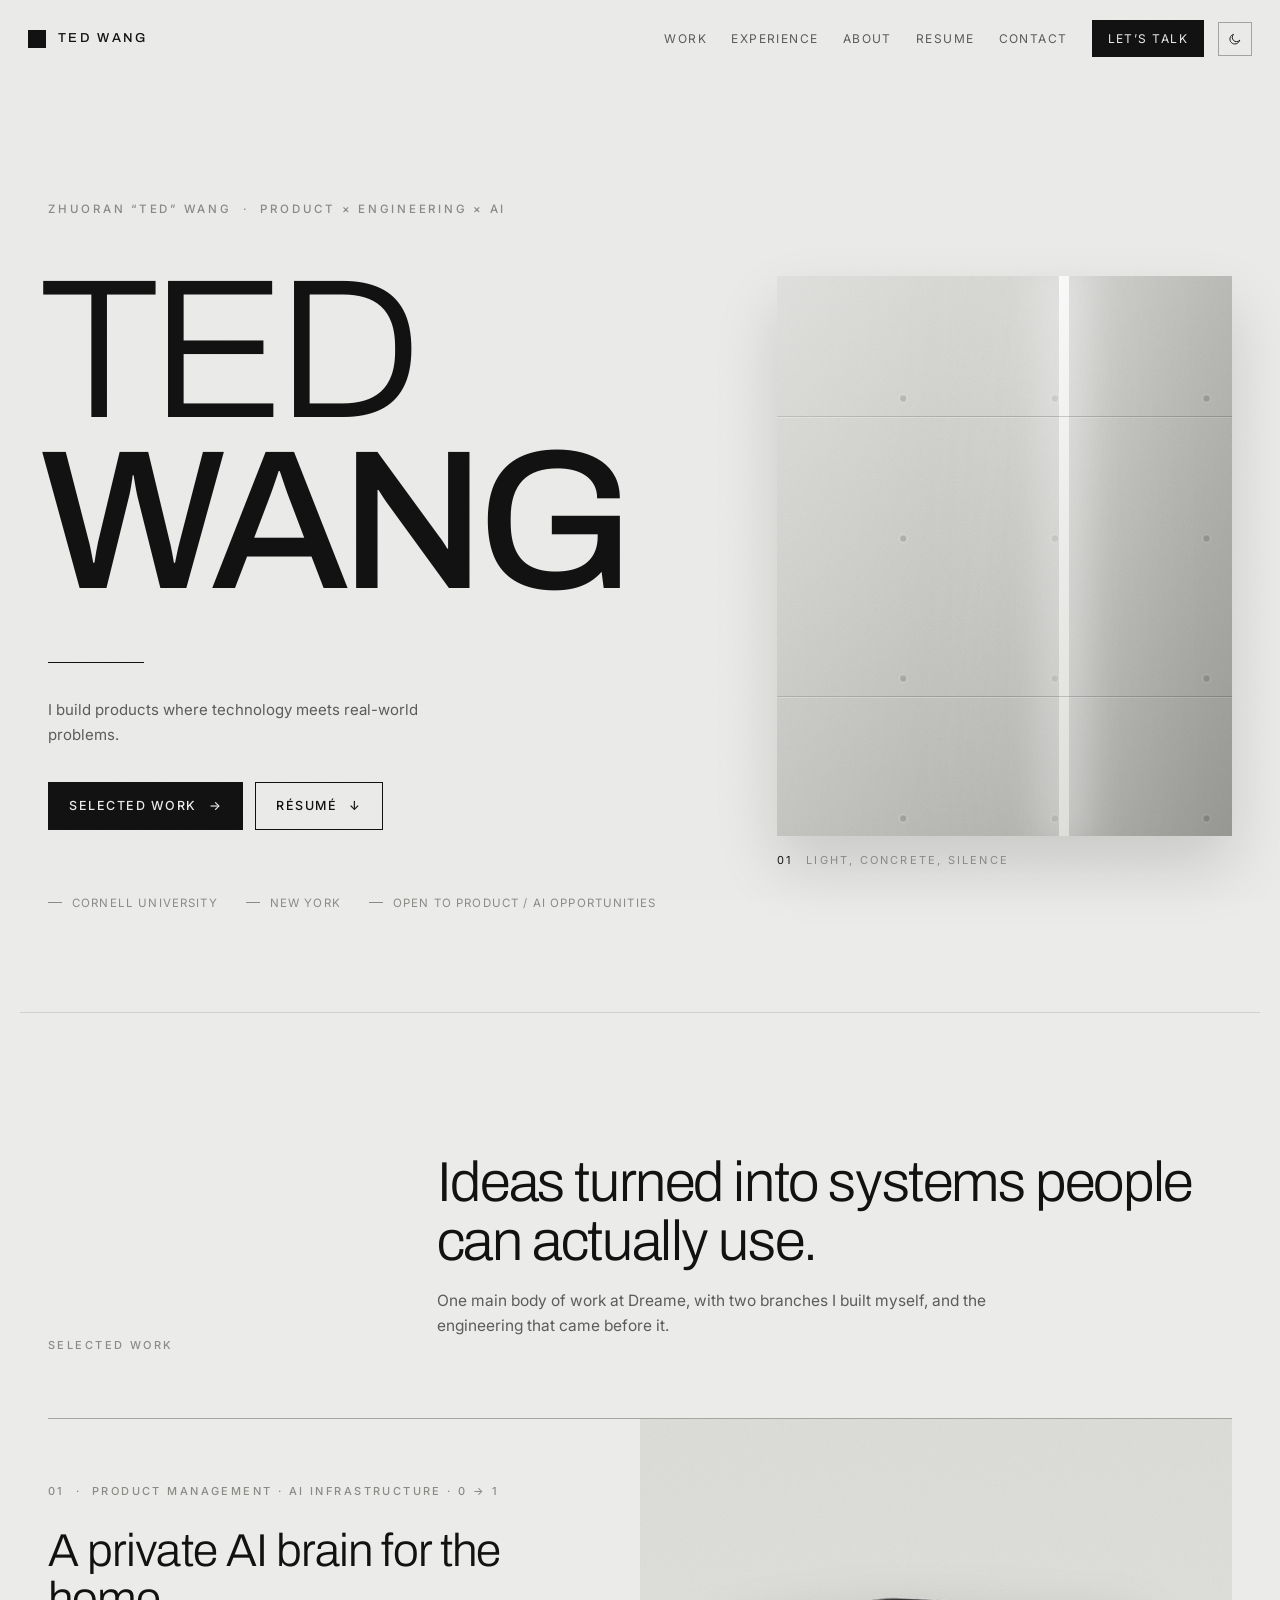
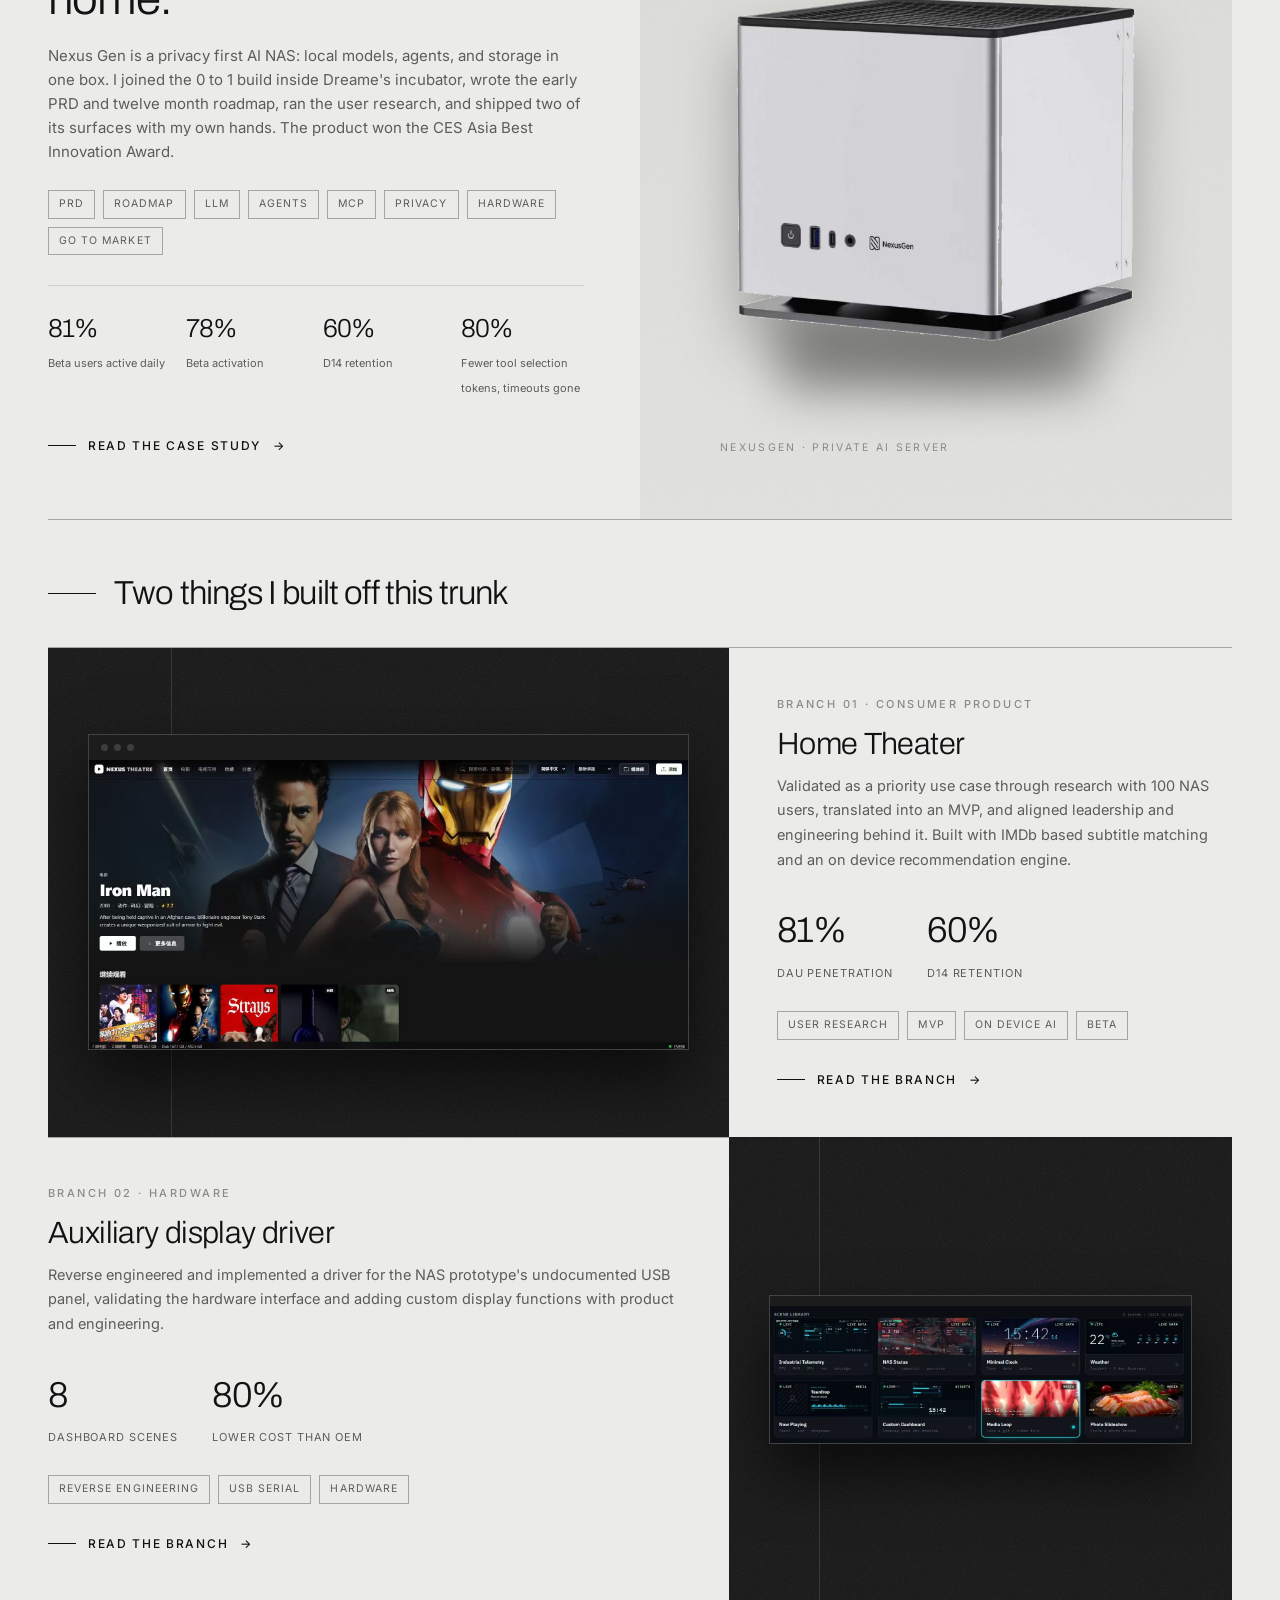
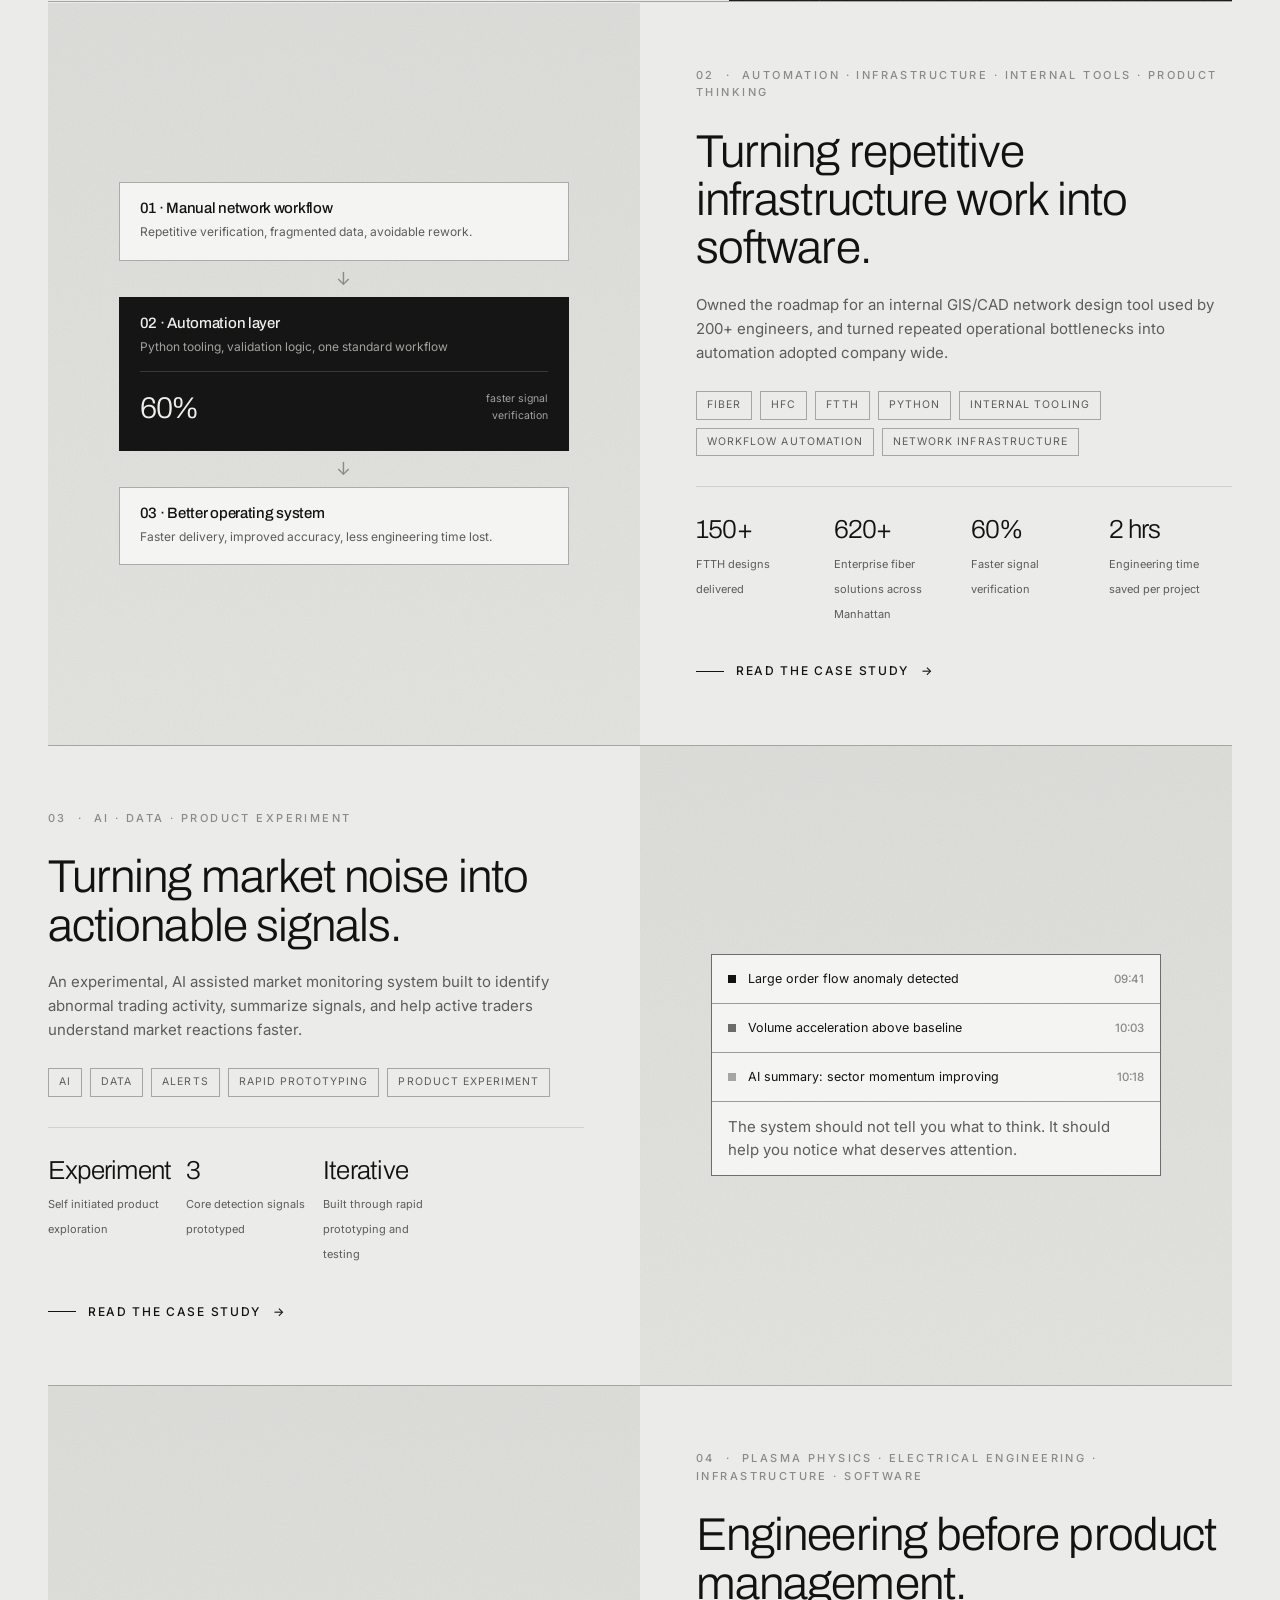
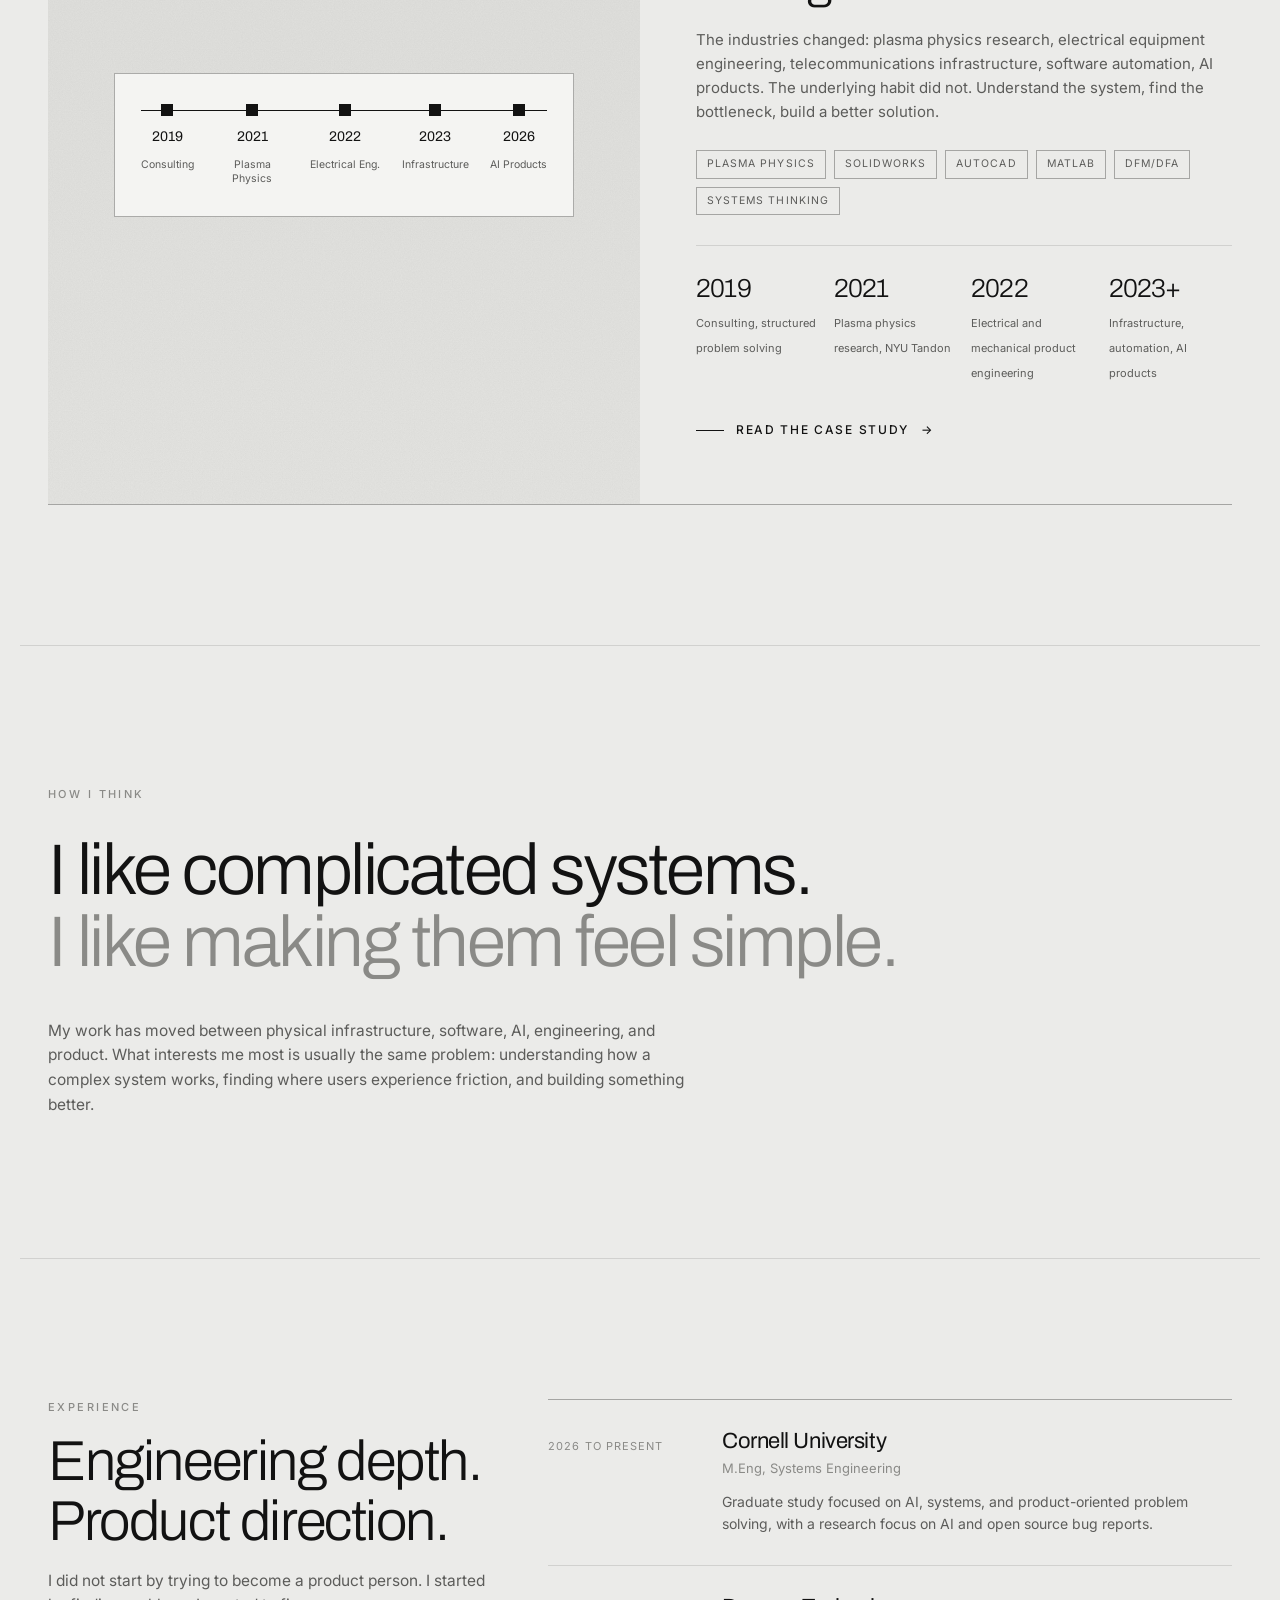
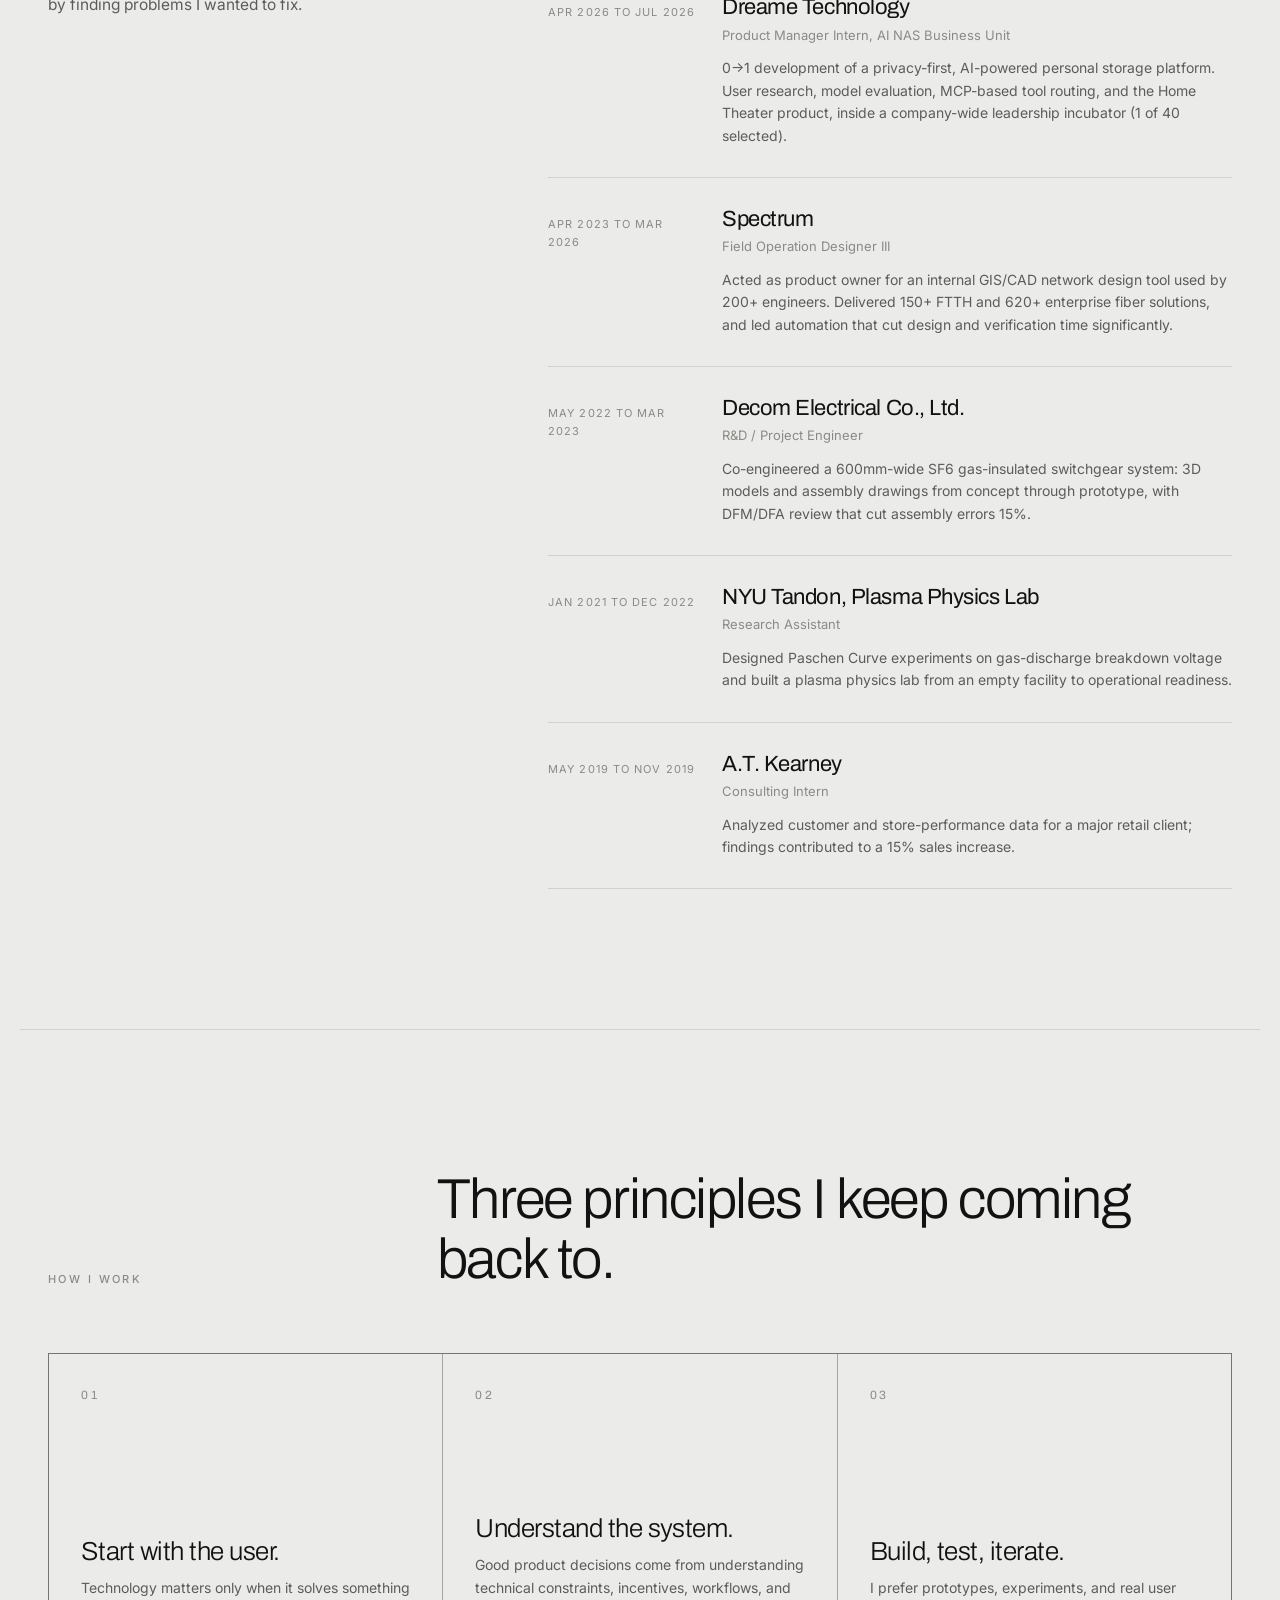
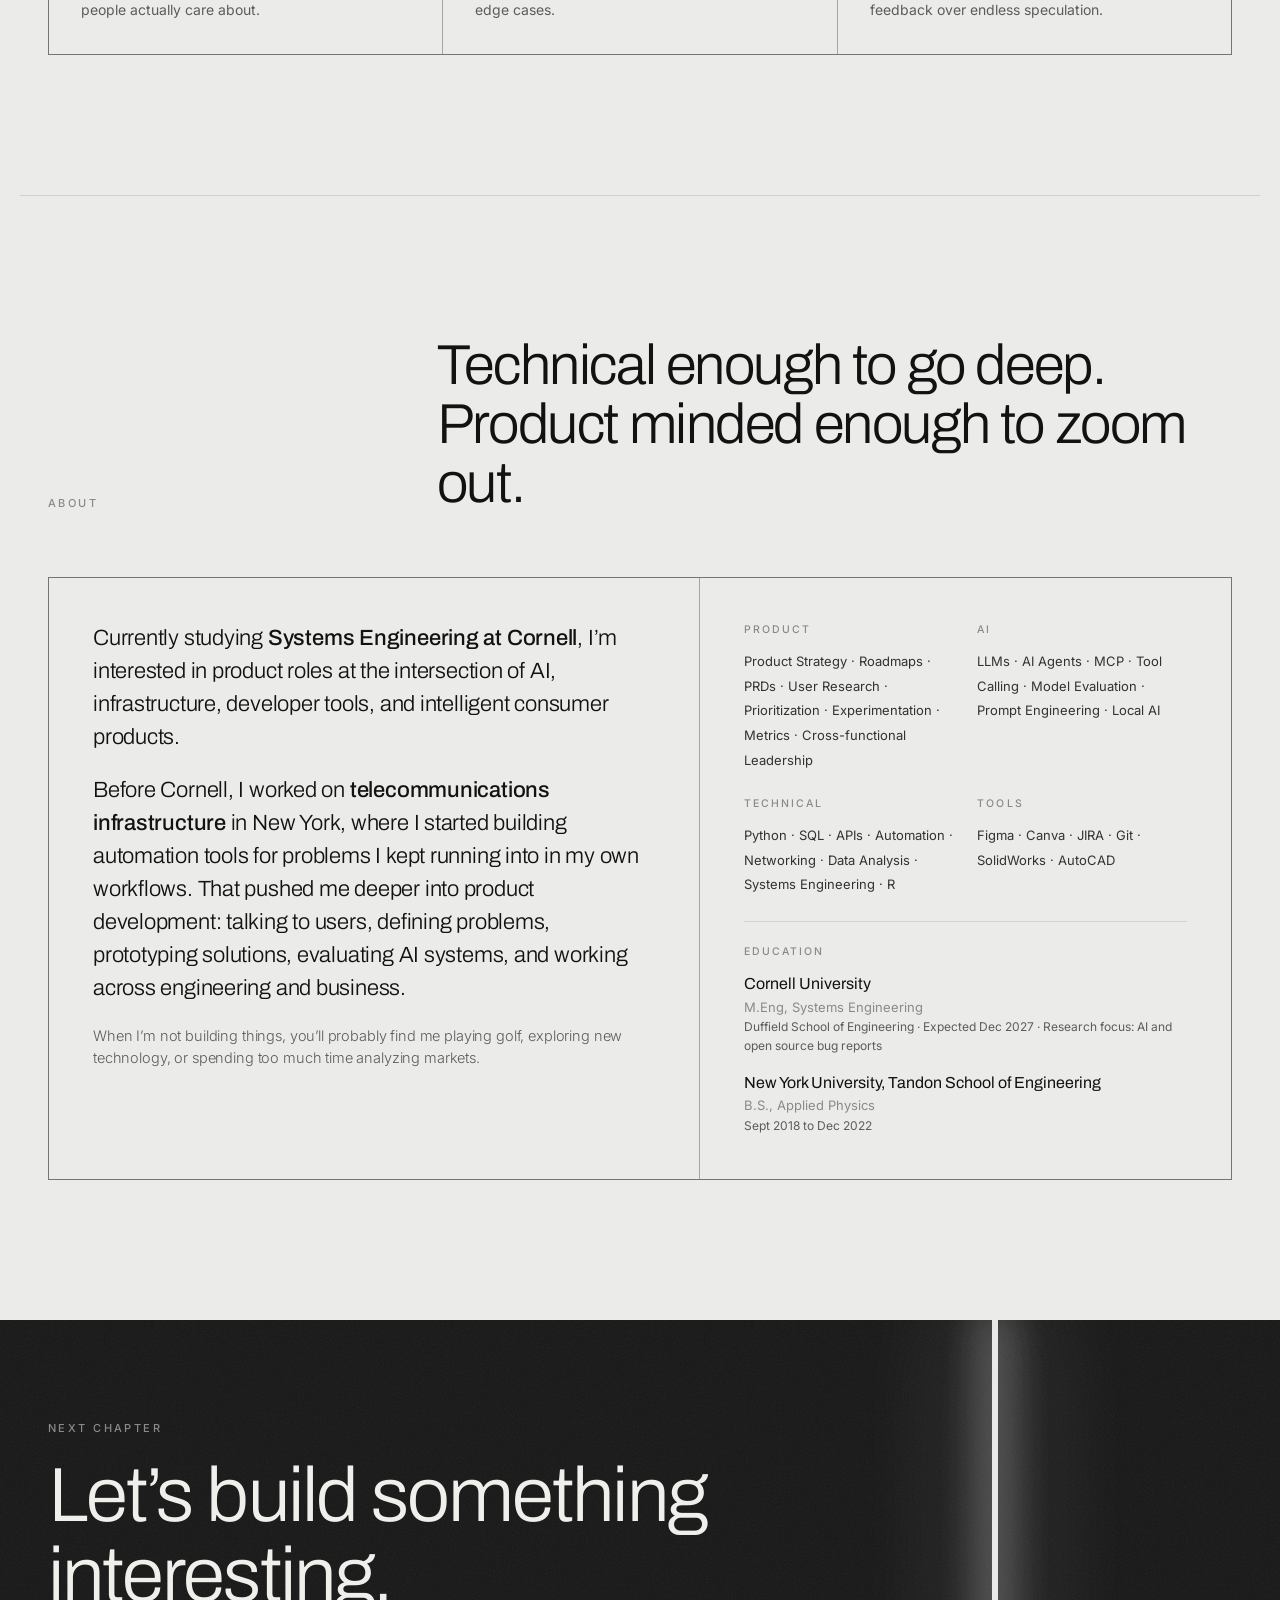
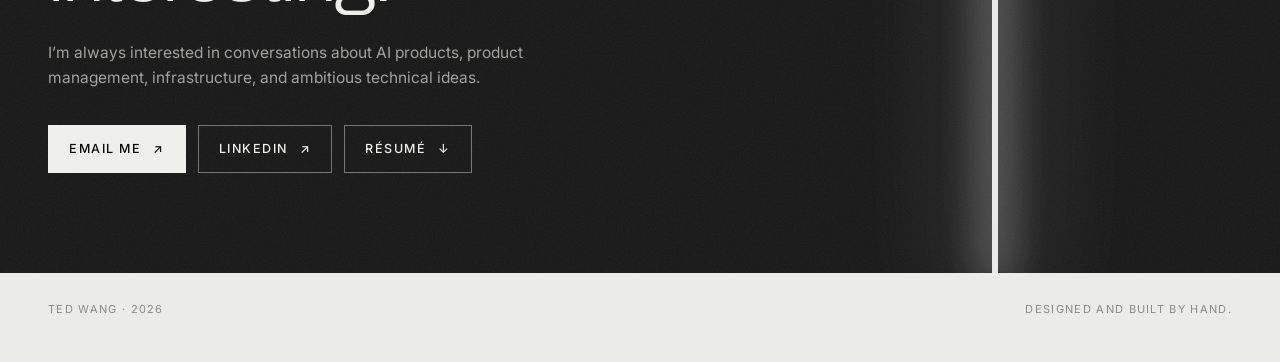
==== index.html @ efcbe1f1 "Update figma assets and NexusGen case study Co-Authored-By: Claude Sonnet 5 <noreply@anthropic.com>" ====
<!DOCTYPE html>
<html lang="en">
<head>
  <meta charset="UTF-8" />
  <meta name="viewport" content="width=device-width, initial-scale=1.0" />
  <title>Ted Wang · Product × Engineering × AI</title>
  <meta name="description" content="Ted Wang, product minded engineer and Cornell Systems Engineering graduate student working across AI products, infrastructure, and emerging technology." />
  <link rel="canonical" href="https://tedwang.dev/" />
  <link rel="icon" href="favicon.svg" type="image/svg+xml" />
  <meta name="theme-color" content="#ebebe9" />
  <meta property="og:type" content="website" />
  <meta property="og:title" content="Ted Wang · Product × Engineering × AI" />
  <meta property="og:description" content="Ted Wang, product minded engineer and Cornell Systems Engineering graduate student working across AI products, infrastructure, and emerging technology." />
  <meta property="og:url" content="https://tedwang.dev/" />
  <meta property="og:site_name" content="Ted Wang" />
  <meta property="og:image" content="https://tedwang.dev/og.png" />
  <meta name="twitter:card" content="summary_large_image" />
  <meta name="twitter:title" content="Ted Wang · Product × Engineering × AI" />
  <meta name="twitter:description" content="Ted Wang, product minded engineer and Cornell Systems Engineering graduate student working across AI products, infrastructure, and emerging technology." />
  <meta name="twitter:image" content="https://tedwang.dev/og.png" />
  <link rel="preconnect" href="https://fonts.googleapis.com" />
  <link rel="preconnect" href="https://fonts.gstatic.com" crossorigin />
  <link rel="stylesheet" href="https://fonts.googleapis.com/css2?family=Archivo:wght@300;400;500;600&family=Inter:wght@400;500;600&display=swap" />
  <link rel="stylesheet" href="assets/styles.css" />
  <script>
    (function () {
      try {
        var t = localStorage.getItem("theme");
        if (t === "dark" || t === "light") document.documentElement.setAttribute("data-theme", t);
      } catch (e) {}
    })();
  </script>
</head>
<body>
  <div class="grain"></div>
  
  <a class="skip-link" href="#main">Skip to content</a>
  <div class="nav-wrap">
    <nav id="nav">
      <a href="#top" class="brand"><span class="brand-mark"></span> Ted Wang</a>
      <div class="nav-links">
        <a href="#work">Work</a>
        <a href="#experience">Experience</a>
        <a href="#about">About</a>
        <a href="resume.pdf">Resume</a>
        <a href="#contact">Contact</a>
        <a href="#contact" class="nav-cta">Let&rsquo;s talk</a>
        
        <button class="theme-toggle" id="theme-toggle" type="button" aria-label="Toggle dark mode">
          <svg class="icon-moon" viewBox="0 0 24 24" fill="none" stroke="currentColor" stroke-width="1.6"><path d="M20 14.5A8.5 8.5 0 1 1 9.5 4a7 7 0 0 0 10.5 10.5Z" stroke-linecap="round" stroke-linejoin="round"/></svg>
          <svg class="icon-sun" viewBox="0 0 24 24" fill="none" stroke="currentColor" stroke-width="1.6"><circle cx="12" cy="12" r="4.2"/><path d="M12 2.5v2.2M12 19.3v2.2M4.2 4.2l1.6 1.6M18.2 18.2l1.6 1.6M2.5 12h2.2M19.3 12h2.2M4.2 19.8l1.6-1.6M18.2 5.8l1.6-1.6" stroke-linecap="round"/></svg>
        </button>
      </div>
    </nav>
  </div>
  <main id="main">

    <section class="hero" id="top">
      <div class="hero-inner reveal">
        <div class="hero-kicker">Zhuoran “Ted” Wang &nbsp;·&nbsp; Product × Engineering × AI</div>
        <h1 class="hero-name"><span>Ted</span><span>Wang</span></h1>
        <div class="hero-rule"></div>
        <p class="hero-tag">I build products where technology meets real-world problems.</p>
        <div class="hero-actions">
          <a class="btn primary" href="#work">Selected work <span class="arrow">→</span></a>
          <a class="btn" href="resume.pdf">Résumé <span class="arrow">↓</span></a>
        </div>
        <div class="hero-meta">
          <span>Cornell University</span>
          <span>New York</span>
          <span>Open to Product / AI opportunities</span>
        </div>
      </div>
      <div class="hero-art reveal" aria-hidden="true" data-parallax>
        <div class="wall" data-depth="0.25" data-rot="0">
          <div class="wall-ties"></div>
          <div class="wall-slit"></div>
          <div class="wall-seam s1"></div>
          <div class="wall-seam s2"></div>
        </div>
        <div class="hero-caption"><span>01</span> Light, concrete, silence</div>
      </div>
    </section>

    <section class="section" id="work">
      <div class="section-head reveal">
        <div class="section-kicker">Selected work</div>
        <div>
          <h2>Ideas turned into systems people can actually use.</h2>
          <p class="section-sub">One main body of work at Dreame, with two branches I built myself, and the engineering that came before it.</p>
        </div>
      </div>
      <div class="projects">

        <article class="project reveal trunk">
          <div class="project-copy">
            <div>
              <div class="project-num">01 &nbsp;·&nbsp; Product Management · AI Infrastructure · 0 → 1</div>
              <h3>A private AI brain for the home.</h3>
              <p>Nexus Gen is a privacy first AI NAS: local models, agents, and storage in one box. I joined the 0 to 1 build inside Dreame's incubator, wrote the early PRD and twelve month roadmap, ran the user research, and shipped two of its surfaces with my own hands. The product won the CES Asia Best Innovation Award.</p>
              <div class="tags"><span class="tag">PRD</span><span class="tag">Roadmap</span><span class="tag">LLM</span><span class="tag">Agents</span><span class="tag">MCP</span><span class="tag">Privacy</span><span class="tag">Hardware</span><span class="tag">Go to market</span></div>
              <div class="metrics-inline"><div class="m"><strong>81%</strong><span>Beta users active daily</span></div><div class="m"><strong>78%</strong><span>Beta activation</span></div><div class="m"><strong>60%</strong><span>D14 retention</span></div><div class="m"><strong>80%</strong><span>Fewer tool selection tokens, timeouts gone</span></div></div>
            </div>
            <a class="project-link" href="work/nexus-gen.html">Read the case study <span>→</span></a>
          </div>
          <div class="project-visual">
            
        <div class="product-stage">
          <div class="product-halo"></div>
          <img class="product-shot" src="assets/img/nexusgen-device.png" alt="The NexusGen private AI server: a brushed aluminium cube with a top vent, power button, USB ports, and the NexusGen mark" loading="lazy" />
          <div class="product-caption">NexusGen · private AI server</div>
        </div>
          </div>
        </article>

        <div class="showcase">
          <div class="sc-head reveal"><span class="sc-node"></span><h2>Two things I built off this trunk</h2></div>
          <div class="showcase-list">
          <a class="showcase-card reveal" href="work/home-theater.html" data-tilt>
            <div class="sc-media">
              <div class="sc-frame"><div class="frame-bar"><span></span><span></span><span></span></div>
                <div class="sc-img"><img src="assets/img/home-theater-hero.jpg" alt="" loading="lazy" /></div>
              </div>
              <div class="sc-sheen"></div>
            </div>
            <div class="sc-copy">
              <div class="branch-label">Branch 01 · Consumer product</div>
              <h3>Home Theater</h3>
              <p>Validated as a priority use case through research with 100 NAS users, translated into an MVP, and aligned leadership and engineering behind it. Built with IMDb based subtitle matching and an on device recommendation engine.</p>
              <div class="sc-stats"><div class="sc-stat"><strong>81%</strong><span>DAU penetration</span></div><div class="sc-stat"><strong>60%</strong><span>D14 retention</span></div></div>
              <div class="tags"><span class="tag">User research</span><span class="tag">MVP</span><span class="tag">On device AI</span><span class="tag">Beta</span></div>
              <span class="sc-go">Read the branch <i>→</i></span>
            </div>
          </a>

          <a class="showcase-card reveal flip" href="work/vitrine-display.html" data-tilt>
            <div class="sc-media">
              <div class="sc-frame"><div class="frame-bar panel"></div>
                <div class="sc-img"><img src="assets/img/vitrine-scene-library.jpg" alt="" loading="lazy" /></div>
              </div>
              <div class="sc-sheen"></div>
            </div>
            <div class="sc-copy">
              <div class="branch-label">Branch 02 · Hardware</div>
              <h3>Auxiliary display driver</h3>
              <p>Reverse engineered and implemented a driver for the NAS prototype's undocumented USB panel, validating the hardware interface and adding custom display functions with product and engineering.</p>
              <div class="sc-stats"><div class="sc-stat"><strong>8</strong><span>Dashboard scenes</span></div><div class="sc-stat"><strong>80%</strong><span>Lower cost than OEM</span></div></div>
              <div class="tags"><span class="tag">Reverse engineering</span><span class="tag">USB serial</span><span class="tag">Hardware</span></div>
              <span class="sc-go">Read the branch <i>→</i></span>
            </div>
          </a>
          </div>
        </div>

        <article class="project reveal reverse">
          <div class="project-copy">
            <div>
              <div class="project-num">02 &nbsp;·&nbsp; Automation · Infrastructure · Internal Tools · Product Thinking</div>
              <h3>Turning repetitive infrastructure work into software.</h3>
              <p>Owned the roadmap for an internal GIS/CAD network design tool used by 200+ engineers, and turned repeated operational bottlenecks into automation adopted company wide.</p>
              <div class="tags"><span class="tag">Fiber</span><span class="tag">HFC</span><span class="tag">FTTH</span><span class="tag">Python</span><span class="tag">Internal Tooling</span><span class="tag">Workflow Automation</span><span class="tag">Network Infrastructure</span></div>
              <div class="metrics-inline"><div class="m"><strong>150+</strong><span>FTTH designs delivered</span></div><div class="m"><strong>620+</strong><span>Enterprise fiber solutions across Manhattan</span></div><div class="m"><strong>60%</strong><span>Faster signal verification</span></div><div class="m"><strong>2 hrs</strong><span>Engineering time saved per project</span></div></div>
            </div>
            <a class="project-link" href="work/spectrum-network-automation.html">Read the case study <span>→</span></a>
          </div>
          <div class="project-visual">
            
        <div class="flow-ui" aria-hidden="true">
          <div class="flow-card"><h4>01 · Manual network workflow</h4><p>Repetitive verification, fragmented data, avoidable rework.</p></div>
          <div class="flow-arrow">↓</div>
          <div class="flow-card highlight">
            <h4>02 · Automation layer</h4>
            <p>Python tooling, validation logic, one standard workflow</p>
            <div class="flow-metric"><strong>60%</strong><span>faster signal verification</span></div>
          </div>
          <div class="flow-arrow">↓</div>
          <div class="flow-card"><h4>03 · Better operating system</h4><p>Faster delivery, improved accuracy, less engineering time lost.</p></div>
        </div>
          </div>
        </article>


        <article class="project reveal">
          <div class="project-copy">
            <div>
              <div class="project-num">03 &nbsp;·&nbsp; AI · Data · Product Experiment</div>
              <h3>Turning market noise into actionable signals.</h3>
              <p>An experimental, AI assisted market monitoring system built to identify abnormal trading activity, summarize signals, and help active traders understand market reactions faster.</p>
              <div class="tags"><span class="tag">AI</span><span class="tag">Data</span><span class="tag">Alerts</span><span class="tag">Rapid Prototyping</span><span class="tag">Product Experiment</span></div>
              <div class="metrics-inline"><div class="m"><strong>Experiment</strong><span>Self initiated product exploration</span></div><div class="m"><strong>3</strong><span>Core detection signals prototyped</span></div><div class="m"><strong>Iterative</strong><span>Built through rapid prototyping and testing</span></div></div>
            </div>
            <a class="project-link" href="work/ai-trading-signals.html">Read the case study <span>→</span></a>
          </div>
          <div class="project-visual">
            
        <div class="signal-ui" aria-hidden="true">
          <div class="sig-row"><i></i><span>Large order flow anomaly detected</span><b>09:41</b></div>
          <div class="sig-row"><i style="opacity:.6"></i><span>Volume acceleration above baseline</span><b>10:03</b></div>
          <div class="sig-row"><i style="opacity:.35"></i><span>AI summary: sector momentum improving</span><b>10:18</b></div>
          <p class="sig-note">The system should not tell you what to think. It should help you notice what deserves attention.</p>
        </div>
          </div>
        </article>


        <article class="project reveal reverse">
          <div class="project-copy">
            <div>
              <div class="project-num">04 &nbsp;·&nbsp; Plasma Physics · Electrical Engineering · Infrastructure · Software</div>
              <h3>Engineering before product management.</h3>
              <p>The industries changed: plasma physics research, electrical equipment engineering, telecommunications infrastructure, software automation, AI products. The underlying habit did not. Understand the system, find the bottleneck, build a better solution.</p>
              <div class="tags"><span class="tag">Plasma Physics</span><span class="tag">SOLIDWORKS</span><span class="tag">AutoCAD</span><span class="tag">MATLAB</span><span class="tag">DFM/DFA</span><span class="tag">Systems Thinking</span></div>
              <div class="metrics-inline"><div class="m"><strong>2019</strong><span>Consulting, structured problem solving</span></div><div class="m"><strong>2021</strong><span>Plasma physics research, NYU Tandon</span></div><div class="m"><strong>2022</strong><span>Electrical and mechanical product engineering</span></div><div class="m"><strong>2023+</strong><span>Infrastructure, automation, AI products</span></div></div>
            </div>
            <a class="project-link" href="work/engineering-foundations.html">Read the case study <span>→</span></a>
          </div>
          <div class="project-visual">
            
        <div class="timeline-visual" aria-hidden="true">
          <div class="track">
            
            <div class="era">
              <span class="dot"></span>
              <span class="yr">2019</span>
              <span class="lbl">Consulting</span>
            </div>
            <div class="era">
              <span class="dot"></span>
              <span class="yr">2021</span>
              <span class="lbl">Plasma Physics</span>
            </div>
            <div class="era">
              <span class="dot"></span>
              <span class="yr">2022</span>
              <span class="lbl">Electrical Eng.</span>
            </div>
            <div class="era">
              <span class="dot"></span>
              <span class="yr">2023</span>
              <span class="lbl">Infrastructure</span>
            </div>
            <div class="era">
              <span class="dot"></span>
              <span class="yr">2026</span>
              <span class="lbl">AI Products</span>
            </div>
          </div>
        </div>
          </div>
        </article>

      </div>
    </section>

    <section class="philosophy reveal">
      <div class="section-kicker">How I think</div>
      <blockquote>I like complicated systems.<br><span>I like making them feel simple.</span></blockquote>
      <p>My work has moved between physical infrastructure, software, AI, engineering, and product. What interests me most is usually the same problem: understanding how a complex system works, finding where users experience friction, and building something better.</p>
    </section>

    <section class="section" id="experience">
      <div class="experience-grid">
        <div class="sticky-title reveal">
          <div class="section-kicker">Experience</div>
          <h2>Engineering depth.<br>Product direction.</h2>
          <p class="section-sub">I did not start by trying to become a product person. I started by finding problems I wanted to fix.</p>
        </div>
        <div class="timeline">
          <div class="role reveal">
            <div class="year">2026 to Present</div>
            <div>
              <h4>Cornell University</h4>
              <div class="where">M.Eng, Systems Engineering</div>
              <p>Graduate study focused on AI, systems, and product-oriented problem solving, with a research focus on AI and open source bug reports.</p>
            </div>
          </div>
          <div class="role reveal">
            <div class="year">Apr 2026 to Jul 2026</div>
            <div>
              <h4>Dreame Technology</h4>
              <div class="where">Product Manager Intern, AI NAS Business Unit</div>
              <p>0→1 development of a privacy-first, AI-powered personal storage platform. User research, model evaluation, MCP-based tool routing, and the Home Theater product, inside a company-wide leadership incubator (1 of 40 selected).</p>
            </div>
          </div>
          <div class="role reveal">
            <div class="year">Apr 2023 to Mar 2026</div>
            <div>
              <h4>Spectrum</h4>
              <div class="where">Field Operation Designer III</div>
              <p>Acted as product owner for an internal GIS/CAD network design tool used by 200+ engineers. Delivered 150+ FTTH and 620+ enterprise fiber solutions, and led automation that cut design and verification time significantly.</p>
            </div>
          </div>
          <div class="role reveal">
            <div class="year">May 2022 to Mar 2023</div>
            <div>
              <h4>Decom Electrical Co., Ltd.</h4>
              <div class="where">R&D / Project Engineer</div>
              <p>Co-engineered a 600mm-wide SF6 gas-insulated switchgear system: 3D models and assembly drawings from concept through prototype, with DFM/DFA review that cut assembly errors 15%.</p>
            </div>
          </div>
          <div class="role reveal">
            <div class="year">Jan 2021 to Dec 2022</div>
            <div>
              <h4>NYU Tandon, Plasma Physics Lab</h4>
              <div class="where">Research Assistant</div>
              <p>Designed Paschen Curve experiments on gas-discharge breakdown voltage and built a plasma physics lab from an empty facility to operational readiness.</p>
            </div>
          </div>
          <div class="role reveal">
            <div class="year">May 2019 to Nov 2019</div>
            <div>
              <h4>A.T. Kearney</h4>
              <div class="where">Consulting Intern</div>
              <p>Analyzed customer and store-performance data for a major retail client; findings contributed to a 15% sales increase.</p>
            </div>
          </div>
        </div>
      </div>
    </section>

    <section class="section">
      <div class="section-head reveal">
        <div class="section-kicker">How I work</div>
        <div><h2>Three principles I keep coming back to.</h2></div>
      </div>
      <div class="principles">
        <div class="principle reveal">
          <div class="idx">01</div>
          <div>
            <h4>Start with the user.</h4>
            <p>Technology matters only when it solves something people actually care about.</p>
          </div>
        </div>
        <div class="principle reveal">
          <div class="idx">02</div>
          <div>
            <h4>Understand the system.</h4>
            <p>Good product decisions come from understanding technical constraints, incentives, workflows, and edge cases.</p>
          </div>
        </div>
        <div class="principle reveal">
          <div class="idx">03</div>
          <div>
            <h4>Build, test, iterate.</h4>
            <p>I prefer prototypes, experiments, and real user feedback over endless speculation.</p>
          </div>
        </div>
      </div>
    </section>

    <section class="section" id="about">
      <div class="section-head reveal">
        <div class="section-kicker">About</div>
        <div><h2>Technical enough to go deep.<br>Product minded enough to zoom out.</h2></div>
      </div>
      <div class="about-wrap">
        <div class="about-card reveal">
          <p>Currently studying <strong>Systems Engineering at Cornell</strong>, I&rsquo;m interested in product roles at the intersection of AI, infrastructure, developer tools, and intelligent consumer products.</p>
          <p>Before Cornell, I worked on <strong>telecommunications infrastructure</strong> in New York, where I started building automation tools for problems I kept running into in my own workflows. That pushed me deeper into product development: talking to users, defining problems, prototyping solutions, evaluating AI systems, and working across engineering and business.</p>
          <p class="fine">When I&rsquo;m not building things, you&rsquo;ll probably find me playing golf, exploring new technology, or spending too much time analyzing markets.</p>
        </div>
        <div class="skills-card reveal">
          <div class="skills-grid">
          <div class="skill-group">
            <h5>Product</h5>
            <p>Product Strategy · Roadmaps · PRDs · User Research · Prioritization · Experimentation · Metrics · Cross-functional Leadership</p>
          </div>
          <div class="skill-group">
            <h5>AI</h5>
            <p>LLMs · AI Agents · MCP · Tool Calling · Model Evaluation · Prompt Engineering · Local AI</p>
          </div>
          <div class="skill-group">
            <h5>Technical</h5>
            <p>Python · SQL · APIs · Automation · Networking · Data Analysis · Systems Engineering · R</p>
          </div>
          <div class="skill-group">
            <h5>Tools</h5>
            <p>Figma · Canva · JIRA · Git · SolidWorks · AutoCAD</p>
          </div>
          </div>
          <div class="edu-block">
            <h5 class="edu-title">Education</h5>
            
          <div class="edu-item">
            <div class="school">Cornell University</div>
            <div class="degree">M.Eng, Systems Engineering</div>
            <div class="note">Duffield School of Engineering · Expected Dec 2027 · Research focus: AI and open source bug reports</div>
          </div>
          <div class="edu-item">
            <div class="school">New York University, Tandon School of Engineering</div>
            <div class="degree">B.S., Applied Physics</div>
            <div class="note">Sept 2018 to Dec 2022</div>
          </div>
          </div>
        </div>
      </div>
    </section>

    <section class="contact reveal" id="contact">
      <div class="section-kicker">Next chapter</div>
      <h2>Let&rsquo;s build something interesting.</h2>
      <p>I&rsquo;m always interested in conversations about AI products, product management, infrastructure, and ambitious technical ideas.</p>
      <div class="hero-actions">
        <a class="btn primary" href="mailto:wangzhuoran.ted@gmail.com">Email me <span class="arrow">↗</span></a>
        <a class="btn" href="https://www.linkedin.com/in/zhuoranwang" target="_blank" rel="noreferrer">LinkedIn <span class="arrow">↗</span></a>
        <a class="btn" href="resume.pdf">Résumé <span class="arrow">↓</span></a>
      </div>
    </section>
  </main>
  
  <footer>
    <span>Ted Wang · 2026</span>
    <span>Designed and built by hand.</span>
  </footer>
  <script src="assets/main.js"></script>
</body>
</html>
---- assets/styles.css ----
/* ============================================================
   Ted Wang · Portfolio
   After Tadao Ando: concrete, light, shadow. Black, white, grey.
   Sharp corners, hairlines, long horizontals, silence.
   ============================================================ */

:root {
  --bg: #ebebe9;          /* light concrete */
  --bg-2: #dededb;        /* deeper concrete */
  --surface: #f4f4f2;
  --surface-2: #e4e4e1;
  --text: #121212;
  --muted: #5c5c5a;
  --muted-2: #8a8a87;
  --line: rgba(18,18,18,.12);
  --line-strong: rgba(18,18,18,.32);
  --ink: #121212;
  --ink-soft: rgba(18,18,18,.06);
  --dark-panel: #151515;
  --dark-panel-2: #1f1f1f;
  --chip-bg: transparent;
  --shadow-sm: 0 1px 0 rgba(0,0,0,.05), 0 10px 30px rgba(0,0,0,.06);
  --shadow: 0 30px 60px rgba(0,0,0,.14);
  --shadow-lg: 0 50px 100px rgba(0,0,0,.22);
  --max: 1240px;
  --display: Archivo, "Helvetica Neue", Helvetica, Arial, sans-serif;
  --sans: Inter, "Helvetica Neue", Helvetica, Arial, sans-serif;
  --concrete: url("data:image/svg+xml,%3Csvg xmlns='http://www.w3.org/2000/svg' width='300' height='300'%3E%3Cfilter id='n'%3E%3CfeTurbulence type='fractalNoise' baseFrequency='.9' numOctaves='4' stitchTiles='stitch'/%3E%3CfeColorMatrix values='0 0 0 0 0.5 0 0 0 0 0.5 0 0 0 0 0.5 0 0 0 .5 0'/%3E%3C/filter%3E%3Crect width='100%25' height='100%25' filter='url(%23n)'/%3E%3C/svg%3E");
  color-scheme: light;
}
@media (prefers-color-scheme: dark) {
  :root:not([data-theme="light"]) {
    --bg: #131313; --bg-2: #1b1b1b; --surface: #1a1a1a; --surface-2: #222;
    --text: #efefec; --muted: #a2a29e; --muted-2: #6f6f6c;
    --line: rgba(255,255,255,.1); --line-strong: rgba(255,255,255,.3);
    --ink: #efefec; --ink-soft: rgba(255,255,255,.06);
    --dark-panel: #0a0a0a; --dark-panel-2: #161616;
    --shadow-sm: 0 1px 0 rgba(0,0,0,.4), 0 10px 30px rgba(0,0,0,.4);
    --shadow: 0 30px 60px rgba(0,0,0,.55); --shadow-lg: 0 50px 100px rgba(0,0,0,.7);
    color-scheme: dark;
  }
}
:root[data-theme="dark"] {
  --bg: #131313; --bg-2: #1b1b1b; --surface: #1a1a1a; --surface-2: #222;
  --text: #efefec; --muted: #a2a29e; --muted-2: #6f6f6c;
  --line: rgba(255,255,255,.1); --line-strong: rgba(255,255,255,.3);
  --ink: #efefec; --ink-soft: rgba(255,255,255,.06);
  --dark-panel: #0a0a0a; --dark-panel-2: #161616;
  --shadow-sm: 0 1px 0 rgba(0,0,0,.4), 0 10px 30px rgba(0,0,0,.4);
  --shadow: 0 30px 60px rgba(0,0,0,.55); --shadow-lg: 0 50px 100px rgba(0,0,0,.7);
  color-scheme: dark;
}

* { box-sizing: border-box; }
html { scroll-behavior: smooth; -webkit-font-smoothing: antialiased; }
body { margin: 0; background: var(--bg); color: var(--text); font-family: var(--sans); font-size: 15.5px; line-height: 1.6; overflow-x: hidden; transition: background-color .35s, color .35s; }
a { color: inherit; text-decoration: none; }
button { font: inherit; cursor: pointer; }
ul { margin: 0; padding: 0; list-style: none; }
img { max-width: 100%; }
h1, h2, h3, h4 { margin: 0; font-family: var(--display); font-weight: 400; letter-spacing: -.02em; line-height: 1.05; }

.skip-link { position: fixed; top: -60px; left: 12px; z-index: 200; background: var(--text); color: var(--bg); padding: 10px 16px; font-size: 13px; transition: top .2s; }
.skip-link:focus { top: 12px; }
.grain { position: fixed; inset: 0; pointer-events: none; z-index: 999; opacity: .07; background-image: var(--concrete); mix-blend-mode: multiply; }
:root[data-theme="dark"] .grain { opacity: .12; mix-blend-mode: screen; }

/* ---------- Nav ---------- */
.nav-wrap { position: fixed; top: 0; left: 0; right: 0; z-index: 100; padding: 0 28px; transition: .3s; }
nav { max-width: var(--max); margin: 0 auto; display: flex; align-items: center; justify-content: space-between; padding: 20px 0; border-bottom: 1px solid transparent; transition: .3s; }
.nav-wrap.scrolled { background: color-mix(in srgb, var(--bg) 92%, transparent); backdrop-filter: blur(14px); }
.nav-wrap.scrolled nav { border-bottom-color: var(--line); padding: 14px 0; }
.brand { display: flex; align-items: center; gap: 12px; font-family: var(--display); font-weight: 500; font-size: 13px; letter-spacing: .18em; text-transform: uppercase; }
.brand-mark { width: 18px; height: 18px; background: var(--ink); }
.nav-links { display: flex; gap: 4px; align-items: center; }
.nav-links a { font-size: 12px; letter-spacing: .12em; text-transform: uppercase; color: var(--muted); padding: 8px 10px; transition: .2s; }
.nav-links a:hover { color: var(--text); }
.nav-cta { color: var(--bg) !important; background: var(--ink); margin-left: 10px; padding: 9px 16px !important; }
.theme-toggle { display: grid; place-items: center; width: 34px; height: 34px; border: 1px solid var(--line-strong); background: transparent; color: var(--text); margin-left: 10px; transition: .2s; }
.theme-toggle:hover { background: var(--ink); color: var(--bg); }
.theme-toggle svg { width: 14px; height: 14px; }
.icon-sun, .icon-moon { display: none; }
:root[data-theme="dark"] .icon-sun { display: block; }
:root:not([data-theme="dark"]) .icon-moon { display: block; }
@media (prefers-color-scheme: dark) {
  :root:not([data-theme="light"]):not([data-theme="dark"]) .icon-moon { display: none; }
  :root:not([data-theme="light"]):not([data-theme="dark"]) .icon-sun { display: block; }
}

/* ---------- Layout ---------- */
.section { max-width: var(--max); margin: 0 auto; padding: 140px 28px; border-top: 1px solid var(--line); }
.section-kicker { font-size: 11px; font-weight: 500; letter-spacing: .22em; text-transform: uppercase; color: var(--muted-2); }
h2 { font-size: clamp(34px, 4.4vw, 60px); font-weight: 300; letter-spacing: -.025em; }
.section-head { display: grid; grid-template-columns: .6fr 1.4fr; gap: 48px; align-items: end; margin-bottom: 64px; }
.section-sub { color: var(--muted); max-width: 560px; font-size: 15.5px; margin-top: 18px; }
.brush-rule { display: none; }

/* ---------- Hero ---------- */
.hero { max-width: var(--max); margin: 0 auto; padding: 200px 28px 100px; min-height: 100vh; display: grid; grid-template-columns: 1.1fr .9fr; align-items: center; gap: 60px; }
.hero-kicker { font-size: 11.5px; letter-spacing: .24em; text-transform: uppercase; color: var(--muted-2); margin-bottom: 48px; font-weight: 500; }
.hero-name { font-family: var(--display); font-weight: 300; font-size: clamp(92px, 15.5vw, 212px); line-height: .86; letter-spacing: -.045em; display: flex; flex-direction: column; margin-left: -.04em; text-transform: uppercase; }
.hero-name span:nth-child(2) { font-weight: 500; }
.hero-rule { width: 96px; height: 1px; background: var(--ink); margin: 54px 0 34px; }
.hero-tag { font-size: 15px; color: var(--muted); max-width: 380px; margin: 0; line-height: 1.7; }
.hero-actions { display: flex; gap: 12px; margin-top: 34px; flex-wrap: wrap; }
.btn { display: inline-flex; align-items: center; gap: 12px; border: 1px solid var(--ink); background: transparent; padding: 13px 20px; font-size: 12.5px; letter-spacing: .12em; text-transform: uppercase; font-weight: 500; transition: .25s cubic-bezier(.2,.7,.2,1); }
.btn.primary { background: var(--ink); color: var(--bg); }
.btn:hover { background: var(--ink); color: var(--bg); }
.btn.primary:hover { background: transparent; color: var(--text); }
.btn .arrow { transition: transform .25s; display: inline-block; }
.btn:hover .arrow { transform: translateX(4px); }
.hero-meta { display: flex; gap: 10px 28px; flex-wrap: wrap; margin-top: 64px; font-size: 11.5px; letter-spacing: .1em; text-transform: uppercase; color: var(--muted-2); }
.hero-meta span { display: inline-flex; align-items: center; gap: 10px; }
.hero-meta span::before { content: ""; width: 14px; height: 1px; background: var(--muted-2); }

/* hero art: concrete wall, light slit, the cube */
.hero-art { position: relative; height: 560px; }
.wall { position: absolute; inset: 0 0 0 10%; background: linear-gradient(180deg, #d9d9d6, #c9c9c5 60%, #bdbdb9); overflow: hidden; box-shadow: var(--shadow); will-change: transform; }
:root[data-theme="dark"] .wall { background: linear-gradient(180deg, #2a2a2a, #1f1f1f 60%, #181818); }
.wall::before { content: ""; position: absolute; inset: 0; background-image: var(--concrete); opacity: .35; mix-blend-mode: multiply; }
:root[data-theme="dark"] .wall::before { mix-blend-mode: screen; opacity: .18; }
.wall::after { content: ""; position: absolute; inset: 0; background: linear-gradient(100deg, rgba(255,255,255,.28), transparent 45%, rgba(0,0,0,.18)); }
.wall-ties { position: absolute; inset: 0; background-image: radial-gradient(circle, rgba(0,0,0,.28) 0 3px, rgba(255,255,255,.22) 3.5px 4.5px, transparent 5px); background-size: 33.333% 25%; background-position: 16.6% 12.5%; opacity: .55; }
:root[data-theme="dark"] .wall-ties { background-image: radial-gradient(circle, rgba(0,0,0,.6) 0 3px, rgba(255,255,255,.12) 3.5px 4.5px, transparent 5px); }
.wall-seam { position: absolute; left: 0; right: 0; height: 1px; background: rgba(0,0,0,.18); box-shadow: 0 1px 0 rgba(255,255,255,.25); }
.wall-seam.s1 { top: 25%; } .wall-seam.s2 { top: 75%; }
.wall-slit { position: absolute; top: 0; bottom: 0; left: 62%; width: 10px; background: linear-gradient(180deg, #ffffff, #f2f2ee); box-shadow: 0 0 40px 14px rgba(255,255,255,.55), 0 0 120px 40px rgba(255,255,255,.28); animation: slit 8s ease-in-out infinite; }
:root[data-theme="dark"] .wall-slit { box-shadow: 0 0 40px 14px rgba(255,255,255,.35), 0 0 120px 40px rgba(255,255,255,.15); }
@keyframes slit { 0%,100% { opacity: .85; } 50% { opacity: 1; } }
.cube { position: absolute; left: -2%; bottom: 8%; width: 66%; will-change: transform; animation: settle 9s ease-in-out infinite; }
.cube img { position: relative; z-index: 2; display: block; width: 100%; height: auto; filter: drop-shadow(0 30px 30px rgba(0,0,0,.35)); }
.cube-shadow { position: absolute; left: 14%; right: -30%; bottom: 6%; height: 18%; background: rgba(0,0,0,.28); transform: skewX(-38deg); filter: blur(14px); z-index: 1; }
@keyframes settle { 0%,100% { translate: 0 0; } 50% { translate: 0 -6px; } }
.hero-caption { position: absolute; left: 10%; bottom: -34px; font-size: 11px; letter-spacing: .2em; text-transform: uppercase; color: var(--muted-2); display: flex; gap: 14px; }
.hero-caption span { color: var(--text); }

/* ---------- Projects ---------- */
.projects { display: grid; gap: 0; border-top: 1px solid var(--line-strong); }
.project { border-bottom: 1px solid var(--line-strong); background: transparent; display: grid; grid-template-columns: 1fr 1fr; min-height: 560px; transition: .35s; }
.project.reverse .project-visual { order: -1; }
.project-copy { padding: 64px 56px 64px 0; display: flex; flex-direction: column; justify-content: space-between; }
.project.reverse .project-copy { padding: 64px 0 64px 56px; }
.project-num { font-size: 11px; color: var(--muted-2); letter-spacing: .22em; text-transform: uppercase; font-weight: 500; }
.project h3 { font-size: clamp(32px, 3.6vw, 50px); font-weight: 300; margin: 26px 0 20px; max-width: 560px; }
.project p { color: var(--muted); max-width: 540px; font-size: 15px; margin: 0; }
.tags { display: flex; flex-wrap: wrap; gap: 8px; margin-top: 26px; }
.tag { padding: 5px 10px; border: 1px solid var(--line-strong); background: var(--chip-bg); font-size: 10.5px; letter-spacing: .1em; text-transform: uppercase; color: var(--muted); }
.metrics-inline { display: grid; grid-template-columns: repeat(4,1fr); gap: 14px; margin-top: 30px; padding-top: 22px; border-top: 1px solid var(--line); }
.metrics-inline .m strong { display: block; font-family: var(--display); font-weight: 300; font-size: 26px; letter-spacing: -.03em; white-space: nowrap; }
.metrics-inline .m span { font-size: 11px; color: var(--muted); line-height: 1.35; }
.project-link { margin-top: 36px; font-size: 12px; letter-spacing: .14em; text-transform: uppercase; font-weight: 500; display: inline-flex; gap: 12px; align-items: center; }
.project-link::before { content: ""; width: 28px; height: 1px; background: var(--ink); transition: width .3s; }
.project:hover .project-link::before { width: 48px; }
.project-visual { padding: 40px; display: grid; place-items: center; position: relative; overflow: hidden; background: linear-gradient(180deg, var(--bg-2), var(--surface-2)); }
.project-visual::before { content: ""; position: absolute; inset: 0; background-image: var(--concrete); opacity: .25; mix-blend-mode: multiply; pointer-events: none; }
:root[data-theme="dark"] .project-visual::before { mix-blend-mode: screen; opacity: .12; }
.project-visual.dark { background: var(--dark-panel); }

/* product stage */
.product-stage { position: relative; width: 100%; height: 100%; min-height: 440px; display: grid; place-items: center; }
.product-halo { position: absolute; left: 20%; right: 20%; bottom: 14%; height: 12%; background: rgba(0,0,0,.35); filter: blur(24px); }
.product-shot { position: relative; width: min(84%, 520px); height: auto; filter: drop-shadow(0 30px 30px rgba(0,0,0,.28)); transition: transform .8s cubic-bezier(.2,.7,.2,1); }
.project:hover .product-shot { transform: translateY(-6px); }
.product-caption { position: absolute; bottom: 22px; left: 40px; font-size: 10.5px; letter-spacing: .22em; text-transform: uppercase; color: var(--muted-2); }
.cs-visual .product-stage { min-height: 540px; }
.cs-visual .product-shot { width: min(66%, 600px); }

/* branch showcase */
.branch-label { font-size: 11px; letter-spacing: .22em; text-transform: uppercase; color: var(--muted-2); font-weight: 500; }
.showcase { margin: 0; }
.sc-head { display: flex; align-items: center; gap: 18px; padding: 56px 0 36px; }
.sc-node { width: 48px; height: 1px; background: var(--ink); flex-shrink: 0; }
.sc-head h2 { font-size: clamp(24px, 2.6vw, 34px); }
.showcase-list { display: grid; gap: 0; border-top: 1px solid var(--line-strong); }
.showcase-card { display: grid; grid-template-columns: 1.15fr .85fr; overflow: hidden; border-bottom: 1px solid var(--line-strong); background: transparent; transition: background .4s, transform .5s cubic-bezier(.2,.7,.2,1); transform-style: preserve-3d; will-change: transform; }
.showcase-card:hover { background: var(--ink-soft); }
.showcase-card.flip .sc-media { order: 2; }
.sc-media { position: relative; padding: 40px; background: var(--dark-panel); display: flex; align-items: center; overflow: hidden; min-height: 320px; }
.sc-media::before { content: ""; position: absolute; inset: 0; background-image: var(--concrete); opacity: .2; mix-blend-mode: screen; }
.sc-media::after { content: ""; position: absolute; top: 0; bottom: 0; left: 18%; width: 1px; background: rgba(255,255,255,.12); }
.sc-frame { position: relative; z-index: 1; width: 100%; overflow: hidden; border: 1px solid rgba(255,255,255,.16); box-shadow: 0 30px 60px rgba(0,0,0,.6); transition: transform .6s cubic-bezier(.2,.7,.2,1); }
.showcase-card:hover .sc-frame { transform: translateY(-8px); }
.frame-bar { display: flex; align-items: center; gap: 6px; padding: 9px 12px; background: #1c1c1c; }
.frame-bar span { width: 7px; height: 7px; border-radius: 50%; background: #3d3d3d; }
.frame-bar.panel { padding: 5px; }
.sc-img { overflow: hidden; background: #000; }
.sc-img img { display: block; width: 100%; height: auto; transform: scale(1.01); transition: transform .7s cubic-bezier(.2,.7,.2,1); }
.showcase-card:hover .sc-img img { transform: scale(1.04); }
.sc-sheen { position: absolute; inset: 0; z-index: 2; pointer-events: none; opacity: 0; transition: opacity .4s; background: radial-gradient(520px circle at var(--mx,50%) var(--my,50%), rgba(255,255,255,.12), transparent 45%); }
.showcase-card:hover .sc-sheen { opacity: 1; }
.sc-copy { padding: 48px 0 48px 48px; display: flex; flex-direction: column; }
.showcase-card.flip .sc-copy { padding: 48px 48px 48px 0; }
.sc-copy h3 { font-size: clamp(26px, 2.4vw, 34px); font-weight: 300; margin: 14px 0 14px; }
.sc-copy > p { color: var(--muted); font-size: 14.5px; line-height: 1.7; margin: 0; }
.sc-stats { display: flex; gap: 34px; margin: 30px 0 4px; }
.sc-stat strong { display: block; font-family: var(--display); font-weight: 300; font-size: 36px; letter-spacing: -.04em; }
.sc-stat span { font-size: 11px; letter-spacing: .08em; text-transform: uppercase; color: var(--muted); }
.sc-copy .tags { margin-top: 22px; }
.sc-go { margin-top: auto; padding-top: 30px; font-size: 12px; letter-spacing: .14em; text-transform: uppercase; font-weight: 500; display: inline-flex; align-items: center; gap: 12px; }
.sc-go i { font-style: normal; transition: transform .3s; }
.showcase-card:hover .sc-go i { transform: translateX(6px); }
.sc-go::before { content: ""; width: 28px; height: 1px; background: var(--ink); transition: width .3s; }
.showcase-card:hover .sc-go::before { width: 48px; }

/* other visuals */
.media-frame { width: 92%; overflow: hidden; box-shadow: 0 30px 60px rgba(0,0,0,.5); position: relative; z-index: 1; }
.media-frame img { display: block; width: 100%; height: auto; }
.cs-visual .media-frame { width: 100%; max-width: 800px; }
.stack-visual { width: 84%; max-width: 620px; display: grid; gap: 1px; background: var(--line-strong); border: 1px solid var(--line-strong); position: relative; z-index: 1; }
.stack-visual .layer { background: var(--surface); padding: 18px 22px; display: flex; justify-content: space-between; align-items: baseline; gap: 16px; }
.stack-visual .layer span { font-family: var(--display); font-weight: 400; font-size: 18px; }
.stack-visual .layer em { font-size: 11.5px; color: var(--muted); font-style: normal; text-align: right; }
.stack-foot { background: var(--surface); padding: 10px; text-align: center; color: var(--muted-2); font-size: 11px; letter-spacing: .12em; text-transform: uppercase; }
.flow-ui { width: 88%; display: grid; gap: 12px; position: relative; z-index: 1; }
.flow-card { background: var(--surface); border: 1px solid var(--line-strong); padding: 18px 20px; }
.flow-card h4 { font-size: 15px; font-weight: 500; margin-bottom: 6px; }
.flow-card p { margin: 0; font-size: 12px; color: var(--muted); }
.flow-arrow { text-align: center; color: var(--muted-2); font-size: 18px; height: 12px; line-height: 12px; }
.flow-card.highlight { background: var(--dark-panel); color: #efefec; border-color: var(--dark-panel); }
.flow-card.highlight p { color: #a2a29e; }
.flow-metric { display: flex; justify-content: space-between; align-items: center; margin-top: 14px; border-top: 1px solid rgba(255,255,255,.15); padding-top: 12px; }
.flow-metric strong { font-family: var(--display); font-weight: 300; font-size: 30px; letter-spacing: -.04em; }
.flow-metric span { font-size: 10.5px; color: #a2a29e; max-width: 110px; text-align: right; }
.signal-ui { width: 88%; display: grid; gap: 1px; background: var(--line-strong); border: 1px solid var(--line-strong); position: relative; z-index: 1; }
.sig-row { display: grid; grid-template-columns: auto 1fr auto; gap: 12px; align-items: center; padding: 14px 16px; background: var(--surface); font-size: 12.5px; }
.sig-row i { width: 8px; height: 8px; background: var(--ink); }
.sig-row b { font-weight: 500; color: var(--muted-2); font-size: 11.5px; }
.sig-note { margin: 0; padding: 14px 16px; background: var(--surface); color: var(--muted); font-size: 12.5px; line-height: 1.5; }
.timeline-visual { width: 90%; border: 1px solid var(--line-strong); background: var(--surface); padding: 30px 26px; position: relative; z-index: 1; }
.timeline-visual .track { position: relative; display: flex; justify-content: space-between; }
.timeline-visual .track::before { content: ""; position: absolute; left: 0; right: 0; top: 6px; height: 1px; background: var(--ink); }
.timeline-visual .era { display: flex; flex-direction: column; align-items: center; gap: 10px; text-align: center; position: relative; z-index: 1; }
.timeline-visual .dot { width: 12px; height: 12px; background: var(--ink); }
.timeline-visual .yr { font-family: var(--display); font-size: 14px; }
.timeline-visual .lbl { font-size: 10.5px; color: var(--muted); max-width: 74px; line-height: 1.3; }

/* ---------- Philosophy ---------- */
.philosophy { max-width: var(--max); margin: 0 auto; padding: 140px 28px; text-align: left; border-top: 1px solid var(--line); }
.philosophy .section-kicker { margin: 0 0 32px; }
.philosophy blockquote { max-width: 1000px; margin: 0; font-family: var(--display); font-size: clamp(36px, 5.6vw, 84px); line-height: 1; font-weight: 300; letter-spacing: -.035em; }
.philosophy blockquote span { color: var(--muted-2); }
.philosophy p { max-width: 640px; margin: 40px 0 0; color: var(--muted); }

/* ---------- Experience ---------- */
.experience-grid { display: grid; grid-template-columns: .8fr 1.2fr; gap: 44px; }
.sticky-title { position: sticky; top: 120px; align-self: start; }
.sticky-title h2 { margin-top: 16px; }
.timeline { border-top: 1px solid var(--line-strong); }
.role { display: grid; grid-template-columns: 150px 1fr; gap: 24px; padding: 30px 0; border-bottom: 1px solid var(--line); }
.year { color: var(--muted-2); font-size: 11px; letter-spacing: .1em; text-transform: uppercase; padding-top: 8px; }
.role h4 { font-size: 22px; font-weight: 400; }
.role .where { color: var(--muted-2); font-size: 13px; margin-top: 5px; }
.role p { margin: 12px 0 0; color: var(--muted); font-size: 14px; }

/* ---------- Principles ---------- */
.principles { display: grid; grid-template-columns: repeat(3,1fr); gap: 1px; background: var(--line-strong); border: 1px solid var(--line-strong); }
.principle { min-height: 300px; padding: 32px; background: var(--bg); display: flex; flex-direction: column; justify-content: space-between; transition: background .3s; }
.principle:hover { background: var(--surface); }
.principle .idx { font-family: var(--display); font-size: 12px; letter-spacing: .22em; color: var(--muted-2); }
.principle h4 { font-size: 26px; font-weight: 300; margin-bottom: 12px; }
.principle p { color: var(--muted); font-size: 14px; margin: 0; }

/* ---------- About ---------- */
.about-wrap { display: grid; grid-template-columns: 1.1fr .9fr; gap: 1px; background: var(--line-strong); border: 1px solid var(--line-strong); }
.about-card, .skills-card { padding: 44px; background: var(--bg); }
.about-card p { font-family: var(--display); font-weight: 300; font-size: 22px; line-height: 1.5; margin: 0 0 20px; letter-spacing: -.01em; }
.about-card p strong { font-weight: 500; }
.about-card .fine { font-family: var(--sans); font-size: 14.5px; color: var(--muted); }
.skills-grid { display: grid; grid-template-columns: 1fr 1fr; gap: 24px; }
.skill-group h5, .edu-title { margin: 0 0 10px; font-size: 10.5px; text-transform: uppercase; letter-spacing: .2em; color: var(--muted-2); font-weight: 500; }
.skill-group p { margin: 0; font-size: 13px; line-height: 1.9; opacity: .85; }
.edu-block { margin-top: 24px; border-top: 1px solid var(--line); padding-top: 22px; }
.edu-item + .edu-item { margin-top: 14px; }
.edu-item .school { font-family: var(--display); font-size: 16px; }
.edu-item .degree { font-size: 13px; color: var(--muted-2); }
.edu-item .note { font-size: 12px; color: var(--muted); }

/* ---------- Contact ---------- */
.contact { margin: 0 auto; max-width: 100%; background: var(--dark-panel); color: #efefec; min-height: 520px; display: flex; flex-direction: column; align-items: flex-start; justify-content: center; text-align: left; padding: 100px max(28px, calc((100vw - var(--max)) / 2 + 28px)); position: relative; overflow: hidden; }
.contact::before { content: ""; position: absolute; inset: 0; background-image: var(--concrete); opacity: .18; mix-blend-mode: screen; }
.contact::after { content: ""; position: absolute; top: 0; bottom: 0; right: 22%; width: 6px; background: #fff; box-shadow: 0 0 40px 12px rgba(255,255,255,.35), 0 0 120px 40px rgba(255,255,255,.12); opacity: .9; }
.contact .section-kicker { color: #8a8a87; position: relative; }
.contact h2 { max-width: 820px; margin-top: 18px; font-size: clamp(40px, 6vw, 88px); position: relative; }
.contact p { color: #a2a29e; max-width: 560px; margin: 24px 0 0; position: relative; }
.contact .hero-actions { position: relative; }
.contact .btn { border-color: rgba(255,255,255,.4); color: #efefec; }
.contact .btn:hover { background: #efefec; color: #0a0a0a; }
.contact .btn.primary { background: #efefec; color: #0a0a0a; border-color: #efefec; }
.contact .btn.primary:hover { background: transparent; color: #efefec; }
footer { max-width: var(--max); margin: 0 auto; padding: 28px 28px 44px; display: flex; justify-content: space-between; color: var(--muted-2); font-size: 11px; letter-spacing: .12em; text-transform: uppercase; flex-wrap: wrap; gap: 8px; }

/* ---------- Case study pages ---------- */
.cs-header { max-width: var(--max); margin: 0 auto; padding: 180px 28px 40px; }
.cs-back { display: inline-flex; align-items: center; font-size: 11.5px; letter-spacing: .14em; text-transform: uppercase; color: var(--muted); margin-bottom: 40px; border-bottom: 1px solid var(--line-strong); padding-bottom: 4px; }
.cs-back:hover { color: var(--text); border-color: var(--ink); }
.cs-header .section-kicker { margin-bottom: 20px; }
.cs-header h1 { font-size: clamp(40px, 6.4vw, 88px); max-width: 960px; font-weight: 300; letter-spacing: -.035em; }
.cs-header .lede { max-width: 700px; margin-top: 26px; font-size: 17px; line-height: 1.7; color: var(--muted); }
.cs-header .tags { margin-top: 28px; }
.cs-visual-wrap { max-width: var(--max); margin: 0 auto; padding: 0 28px; }
.cs-visual { border: 1px solid var(--line-strong); background: linear-gradient(180deg, var(--bg-2), var(--surface-2)); min-height: 360px; display: flex; align-items: center; justify-content: center; padding: 40px; overflow: hidden; position: relative; }
.cs-visual::before { content: ""; position: absolute; inset: 0; background-image: var(--concrete); opacity: .25; mix-blend-mode: multiply; pointer-events: none; }
:root[data-theme="dark"] .cs-visual::before { mix-blend-mode: screen; opacity: .12; }
.cs-visual.dark { background: var(--dark-panel); border-color: var(--dark-panel); }
.cs-body { max-width: var(--max); margin: 0 auto; padding: 0 28px; }
.cs-block { display: grid; grid-template-columns: 220px 1fr; gap: 44px; border-top: 1px solid var(--line); padding: 60px 0; }
.cs-block .eyebrow2 { font-size: 11px; font-weight: 500; letter-spacing: .22em; text-transform: uppercase; color: var(--muted-2); padding-top: 8px; }
.cs-block h2 { font-size: clamp(26px, 2.6vw, 36px); margin-bottom: 18px; }
.cs-block .prose { max-width: 680px; }
.cs-block .prose p { font-size: 16px; line-height: 1.75; color: var(--muted); margin: 0 0 14px; }
.cs-block .lead { max-width: 720px; color: var(--muted); font-size: 16px; line-height: 1.7; margin: 0 0 30px; }
.cs-block ul.bullets { max-width: 720px; display: grid; gap: 13px; }
.cs-block ul.bullets li { display: flex; gap: 14px; font-size: 15px; line-height: 1.65; opacity: .9; }
.cs-block ul.bullets li::before { content: ""; margin-top: 12px; width: 14px; height: 1px; background: var(--ink); flex-shrink: 0; }
.decision-steps { max-width: 720px; display: grid; gap: 34px; }
.decision-step .step-head { display: flex; gap: 14px; align-items: baseline; margin-bottom: 10px; }
.decision-step .step-idx { font-family: var(--display); font-size: 12px; letter-spacing: .2em; color: var(--muted-2); }
.decision-step h3 { font-size: 22px; font-weight: 400; }
.decision-step p { font-size: 15px; line-height: 1.7; color: var(--muted); margin: 0 0 10px; }
.cs-metrics { display: grid; grid-template-columns: repeat(4,1fr); gap: 1px; background: var(--line-strong); border: 1px solid var(--line-strong); }
.cs-metric { padding: 24px; background: var(--bg); }
.cs-metric strong { display: block; font-family: var(--display); font-weight: 300; font-size: 32px; letter-spacing: -.04em; }
.cs-metric span { font-size: 12px; color: var(--muted); line-height: 1.35; }
.cs-next { max-width: var(--max); margin: 0 auto; padding: 40px 28px 110px; }
.cs-next a { display: flex; align-items: center; justify-content: space-between; border: 1px solid var(--line-strong); padding: 36px; transition: .25s; }
.cs-next a:hover { background: var(--ink); color: var(--bg); }
.cs-next .lbl { font-size: 11px; letter-spacing: .22em; text-transform: uppercase; color: var(--muted-2); }
.cs-next a:hover .lbl { color: inherit; opacity: .6; }
.cs-next .title { font-family: var(--display); font-weight: 300; font-size: 28px; margin-top: 8px; letter-spacing: -.02em; }
.cs-next .go { font-size: 24px; transition: transform .2s; }
.cs-next a:hover .go { transform: translateX(4px); }
.cs-figure { margin: 0; max-width: 880px; border: 1px solid var(--line-strong); background: var(--surface); overflow: hidden; box-shadow: var(--shadow); }
.cs-figure img { display: block; width: 100%; height: auto; }
.cs-figure figcaption { padding: 16px 22px; font-size: 12.5px; color: var(--muted); border-top: 1px solid var(--line); }
.callout-text { max-width: 720px; font-size: 16px; line-height: 1.7; margin: 0; border-left: 2px solid var(--ink); padding: 6px 0 6px 22px; }
.pipeline { display: grid; gap: 12px; max-width: 720px; }
.pipeline li { display: flex; gap: 16px; align-items: flex-start; font-size: 15px; line-height: 1.6; }
.pl-idx { flex-shrink: 0; width: 26px; height: 26px; border: 1px solid var(--ink); font-family: var(--display); font-size: 11px; display: grid; place-items: center; margin-top: 1px; }

/* thesis */
.thesis-grid { display: grid; grid-template-columns: repeat(3,1fr); gap: 1px; background: var(--line-strong); border: 1px solid var(--line-strong); margin-bottom: 32px; }
.thesis-col { background: var(--bg); padding: 26px; display: flex; flex-direction: column; }
.thesis-pain .strike { font-family: var(--display); font-size: 21px; text-decoration: line-through; text-decoration-thickness: 1px; color: var(--muted-2); letter-spacing: -.02em; }
.thesis-pain p, .thesis-answer p { font-size: 13.5px; color: var(--muted); margin: 8px 0 0; }
.thesis-arrow { margin: 16px 0; width: 1px; height: 22px; background: var(--ink); font-size: 0; }
.thesis-answer span { font-family: var(--display); font-size: 21px; font-weight: 500; letter-spacing: -.02em; }
.positioning { max-width: 760px; font-family: var(--display); font-weight: 300; font-size: 22px; line-height: 1.45; margin: 0; letter-spacing: -.015em; }

/* prd */
.vision { font-family: var(--display); font-weight: 300; font-size: clamp(20px, 2.3vw, 28px); line-height: 1.4; max-width: 800px; margin: 0 0 44px; padding-left: 24px; border-left: 2px solid var(--ink); letter-spacing: -.015em; }
.prd-sub { font-size: 11px; letter-spacing: .22em; text-transform: uppercase; color: var(--muted-2); font-weight: 500; margin: 48px 0 18px; }
.prd-p { max-width: 720px; color: var(--muted); font-size: 15px; line-height: 1.7; margin: 0; }
.personas { display: grid; grid-template-columns: repeat(3,1fr); gap: 1px; background: var(--line-strong); border: 1px solid var(--line-strong); }
.persona { padding: 22px; background: var(--bg); }
.persona h4 { font-size: 17px; font-weight: 500; }
.persona .who { font-size: 12.5px; color: var(--muted-2); margin: 6px 0 10px; }
.persona p { font-size: 13.5px; color: var(--muted); margin: 0; }
.chips { display: flex; flex-wrap: wrap; gap: 8px; }
.chip { padding: 6px 11px; border: 1px solid var(--line-strong); font-size: 11px; letter-spacing: .06em; color: var(--muted); }
.roadmap { display: grid; grid-template-columns: repeat(4,1fr); gap: 1px; background: var(--line-strong); border: 1px solid var(--line-strong); }
.phase { padding: 24px; background: var(--bg); }
.phase-head { display: flex; align-items: baseline; gap: 10px; }
.phase-id { font-family: var(--display); font-size: 30px; font-weight: 300; letter-spacing: -.04em; }
.phase-window { font-size: 10.5px; color: var(--muted-2); letter-spacing: .14em; text-transform: uppercase; }
.phase-goal { font-size: 14px; margin: 12px 0 16px; line-height: 1.4; }
.phase ul { display: grid; gap: 6px; }
.phase li { font-size: 12.5px; color: var(--muted); padding-left: 16px; position: relative; }
.phase li::before { content: ""; position: absolute; left: 0; top: 10px; width: 8px; height: 1px; background: var(--ink); }
.prd-layers { display: grid; gap: 1px; max-width: 820px; background: var(--line-strong); border: 1px solid var(--line-strong); }
.prd-layer { display: grid; grid-template-columns: 150px 1fr; gap: 16px; padding: 14px 18px; background: var(--bg); align-items: baseline; }
.prd-layer span { font-family: var(--display); font-weight: 500; font-size: 15px; }
.prd-layer em { font-style: normal; font-size: 13px; color: var(--muted); }

/* figma */
.figma-grid { display: grid; grid-template-columns: 1fr 1fr; gap: 1px; background: var(--line-strong); border: 1px solid var(--line-strong); }
.figma-card { background: var(--bg); overflow: hidden; display: flex; flex-direction: column; transition: background .3s; }
.figma-card:hover { background: var(--surface); }
.figma-media { position: relative; aspect-ratio: 16 / 9; background: #222; overflow: hidden; }
.figma-media img { display: block; width: 100%; height: 100%; object-fit: cover; filter: grayscale(1) contrast(1.05); transition: filter .5s; }
.figma-card:hover .figma-media img { filter: none; }
.figma-media iframe { display: block; width: 100%; height: 100%; border: 0; }
.figma-play { position: absolute; right: 14px; bottom: 14px; background: #121212; color: #fff; border: 1px solid rgba(255,255,255,.3); padding: 9px 13px; font-size: 11px; letter-spacing: .1em; text-transform: uppercase; transition: .2s; }
.figma-play:hover { background: #fff; color: #121212; }
.figma-copy { padding: 22px 24px 24px; }
.figma-maps { font-size: 10.5px; letter-spacing: .2em; text-transform: uppercase; color: var(--muted-2); }
.figma-copy h4 { font-size: 21px; font-weight: 400; margin: 8px 0 12px; }
.flows { display: grid; gap: 5px; margin-bottom: 16px; }
.flows li { font-size: 13px; color: var(--muted); padding-left: 16px; position: relative; }
.flows li::before { content: ""; position: absolute; left: 0; top: 10px; width: 8px; height: 1px; background: var(--ink); }
.figma-links { display: flex; gap: 20px; font-size: 11.5px; letter-spacing: .1em; text-transform: uppercase; }
.figma-links a { border-bottom: 1px solid var(--line-strong); padding-bottom: 3px; }
.figma-links a:hover { border-color: var(--ink); }

/* ---------- Motion ---------- */
.reveal { opacity: 0; transform: translateY(16px); transition: opacity .9s ease, transform .9s cubic-bezier(.2,.7,.2,1); }
.reveal.visible { opacity: 1; transform: none; }
@media (prefers-reduced-motion: reduce) {
  html { scroll-behavior: auto; }
  .reveal { opacity: 1; transform: none; transition: none; }
  .wall-slit, .cube { animation: none; }
}

/* ---------- Responsive ---------- */
@media (max-width: 980px) {
  .nav-links a:not(.nav-cta) { display: none; }
  .hero { grid-template-columns: 1fr; padding-top: 140px; gap: 40px; }
  .hero-art { order: -1; height: 380px; }
  .hero-caption { bottom: -28px; }
  .section-head, .experience-grid, .cs-block { grid-template-columns: 1fr; gap: 20px; }
  .about-wrap { grid-template-columns: 1fr; }
  .sticky-title { position: static; }
  .project { grid-template-columns: 1fr; }
  .project.reverse .project-visual { order: 0; }
  .project-copy, .project.reverse .project-copy { padding: 44px 0; }
  .product-stage { min-height: 360px; }
  .metrics-inline, .cs-metrics { grid-template-columns: 1fr 1fr; }
  .principles, .thesis-grid, .personas, .figma-grid { grid-template-columns: 1fr; }
  .showcase-card, .showcase-card.flip .sc-media { grid-template-columns: 1fr; }
  .showcase-card.flip .sc-media { order: 0; }
  .sc-copy, .showcase-card.flip .sc-copy { padding: 36px 0; }
  .sc-media { min-height: 260px; padding: 28px; }
  .roadmap { grid-template-columns: 1fr 1fr; }
  .contact { padding: 80px 28px; }
}
@media (max-width: 620px) {
  .section, .cs-header, .cs-visual-wrap, .cs-body, .cs-next, .philosophy { padding-left: 18px; padding-right: 18px; }
  .nav-wrap { padding: 0 18px; }
  .hero { padding-left: 18px; padding-right: 18px; padding-top: 120px; }
  .hero-name { font-size: 22vw; }
  .hero-art { height: 300px; }
  .project-visual { min-height: 320px; padding: 20px; }
  .role { grid-template-columns: 1fr; gap: 6px; }
  .skills-grid { grid-template-columns: 1fr; }
  .sc-stats { gap: 22px; }
  .roadmap { grid-template-columns: 1fr; }
  .prd-layer { grid-template-columns: 1fr; gap: 4px; }
  .decision-step .step-head { flex-direction: column; gap: 4px; }
  .contact { padding: 70px 18px; }
}

/* system dark (no explicit toggle) mirrors the explicit dark rules */
@media (prefers-color-scheme: dark) {
  :root:not([data-theme="light"]) .grain { opacity: .12; mix-blend-mode: screen; }
  :root:not([data-theme="light"]) .wall { background: linear-gradient(180deg, #2a2a2a, #1f1f1f 60%, #181818); }
  :root:not([data-theme="light"]) .wall::before { mix-blend-mode: screen; opacity: .18; }
  :root:not([data-theme="light"]) .wall-ties { background-image: radial-gradient(circle, rgba(0,0,0,.6) 0 3px, rgba(255,255,255,.12) 3.5px 4.5px, transparent 5px); }
  :root:not([data-theme="light"]) .wall-slit { box-shadow: 0 0 40px 14px rgba(255,255,255,.35), 0 0 120px 40px rgba(255,255,255,.15); }
  :root:not([data-theme="light"]) .project-visual::before, :root:not([data-theme="light"]) .cs-visual::before { mix-blend-mode: screen; opacity: .12; }
}
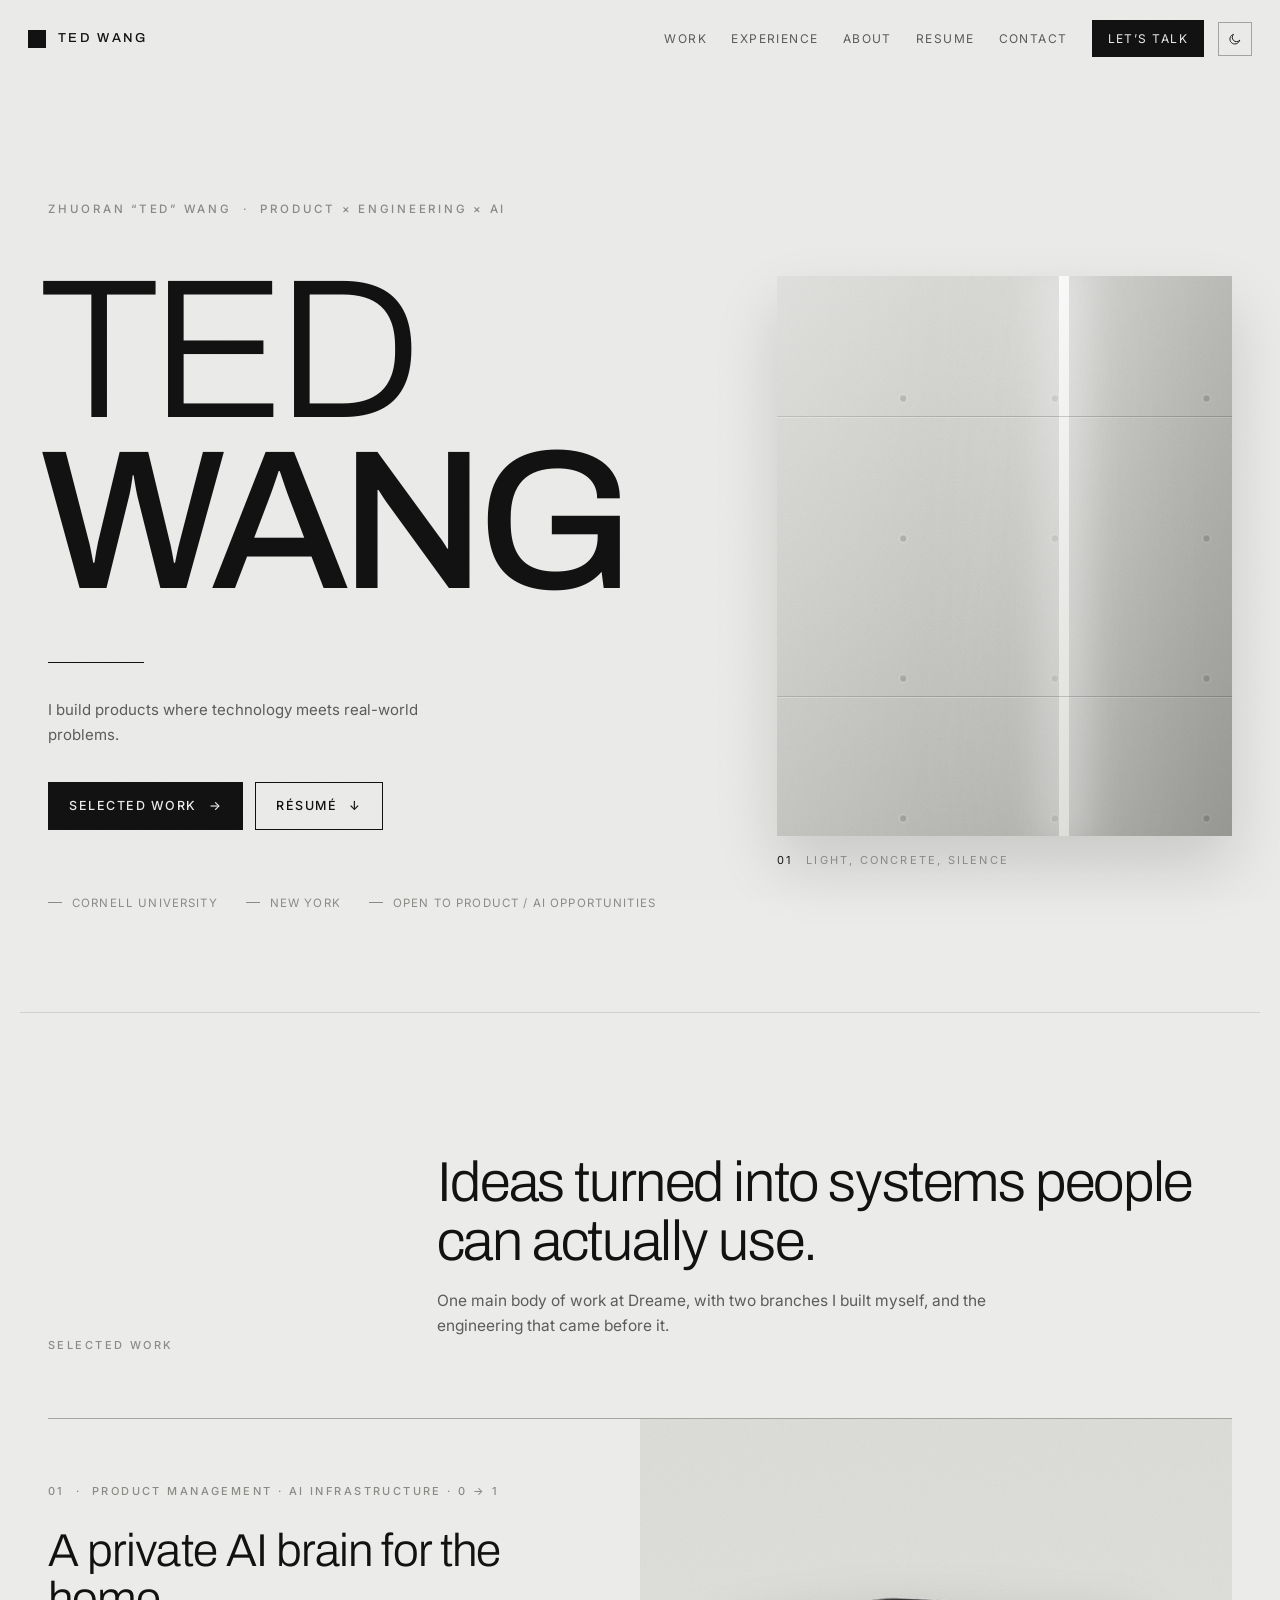
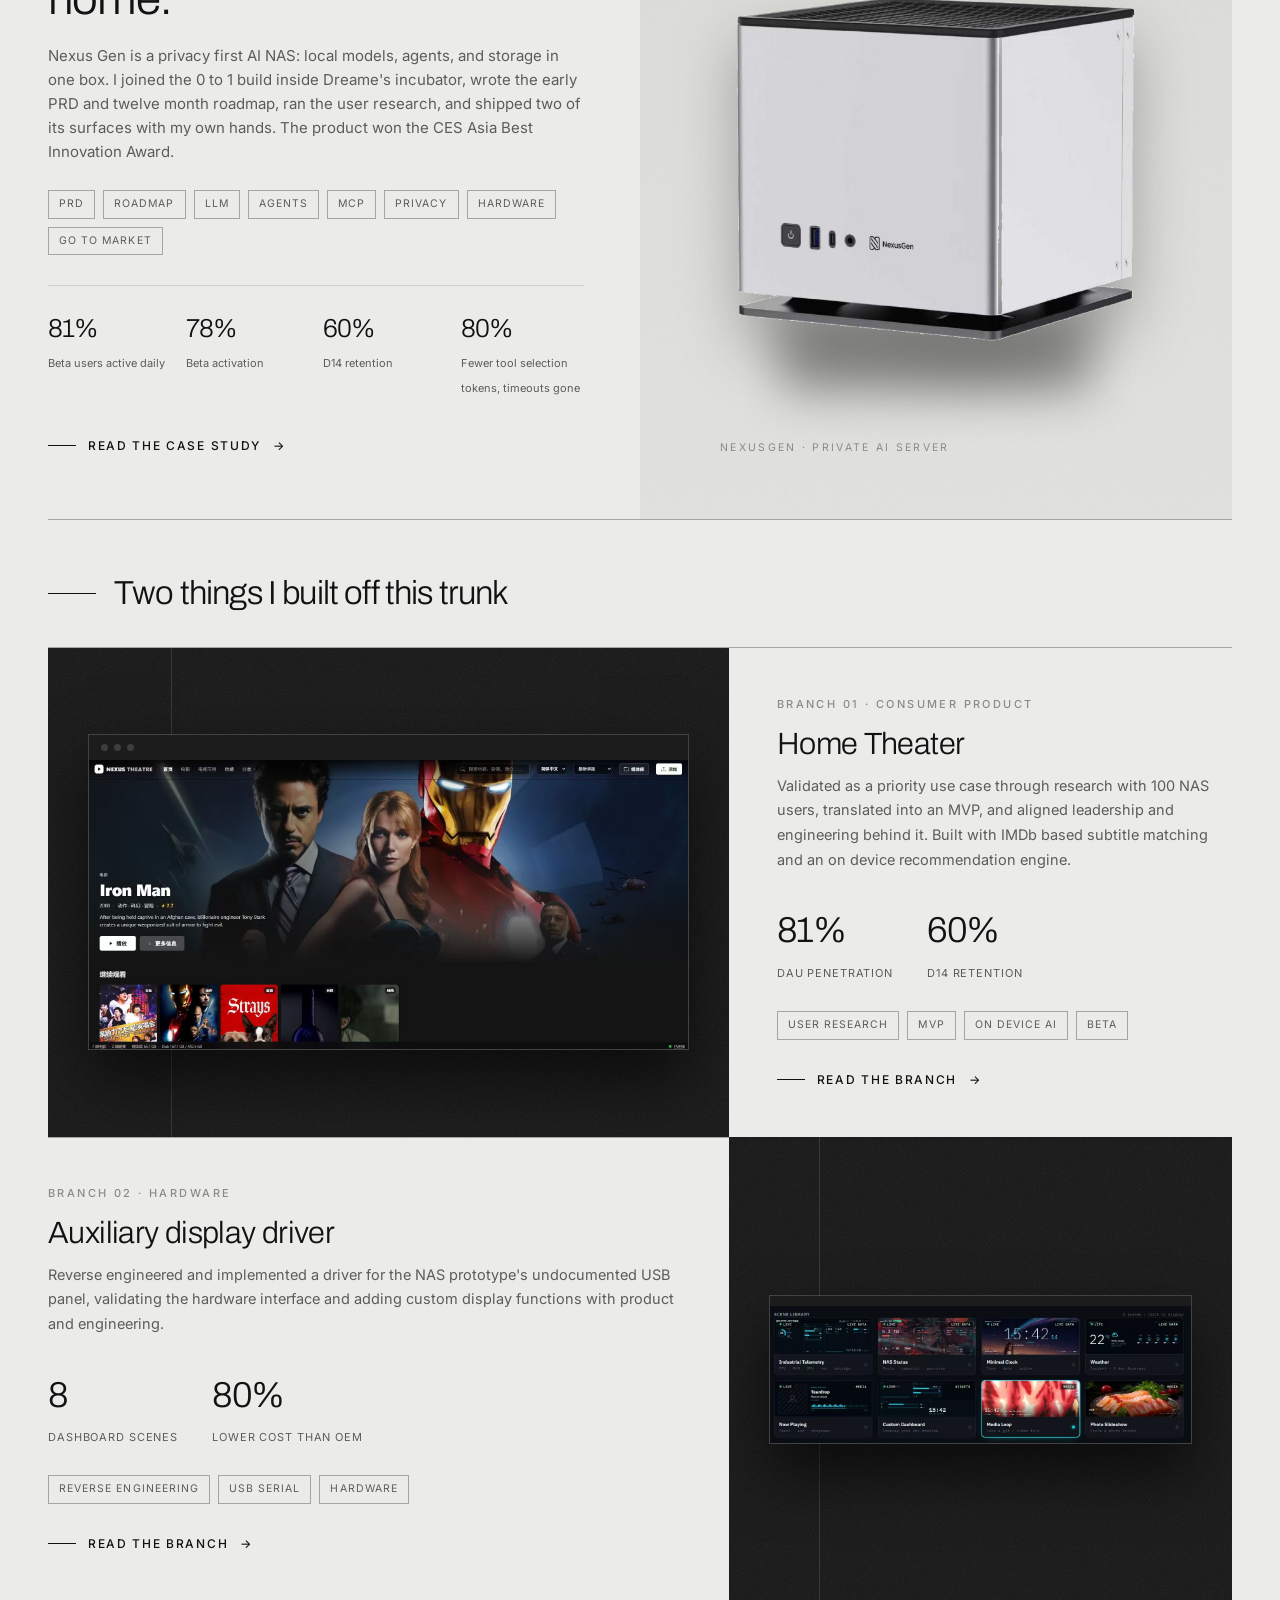
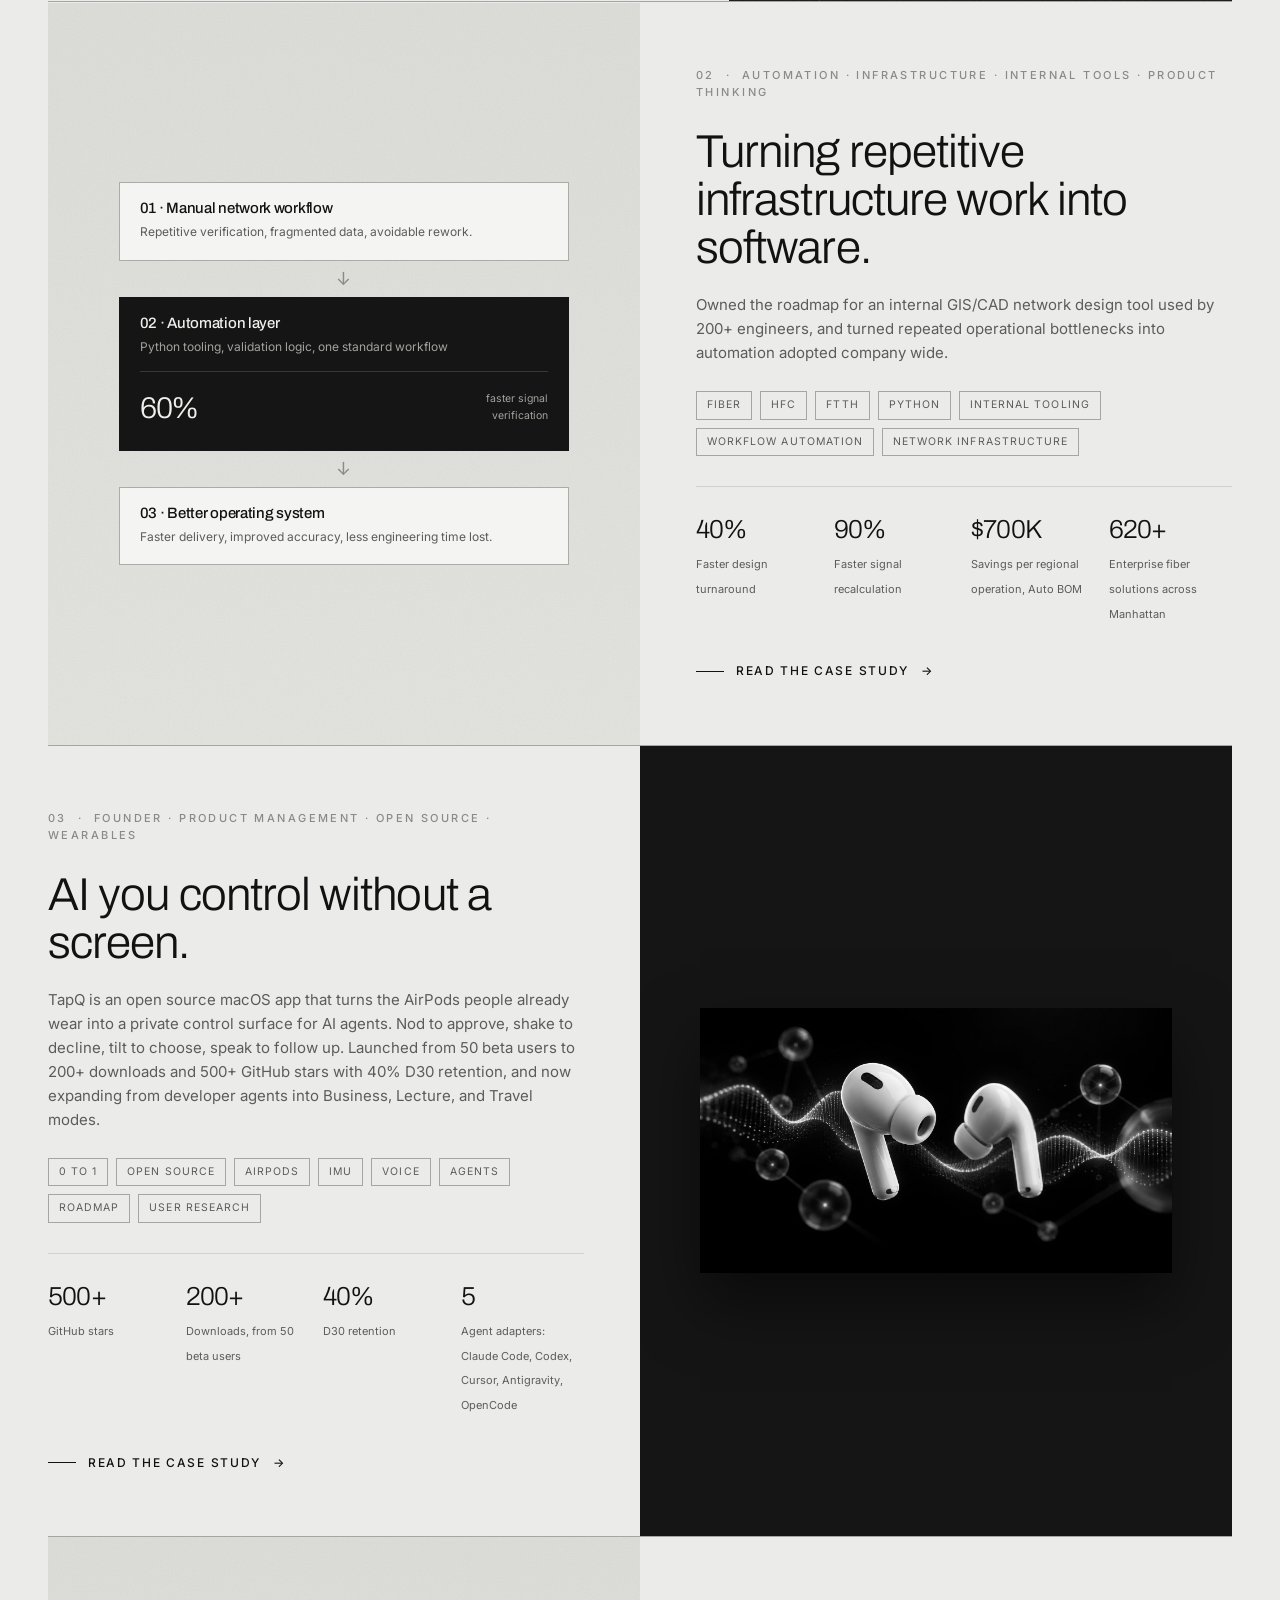
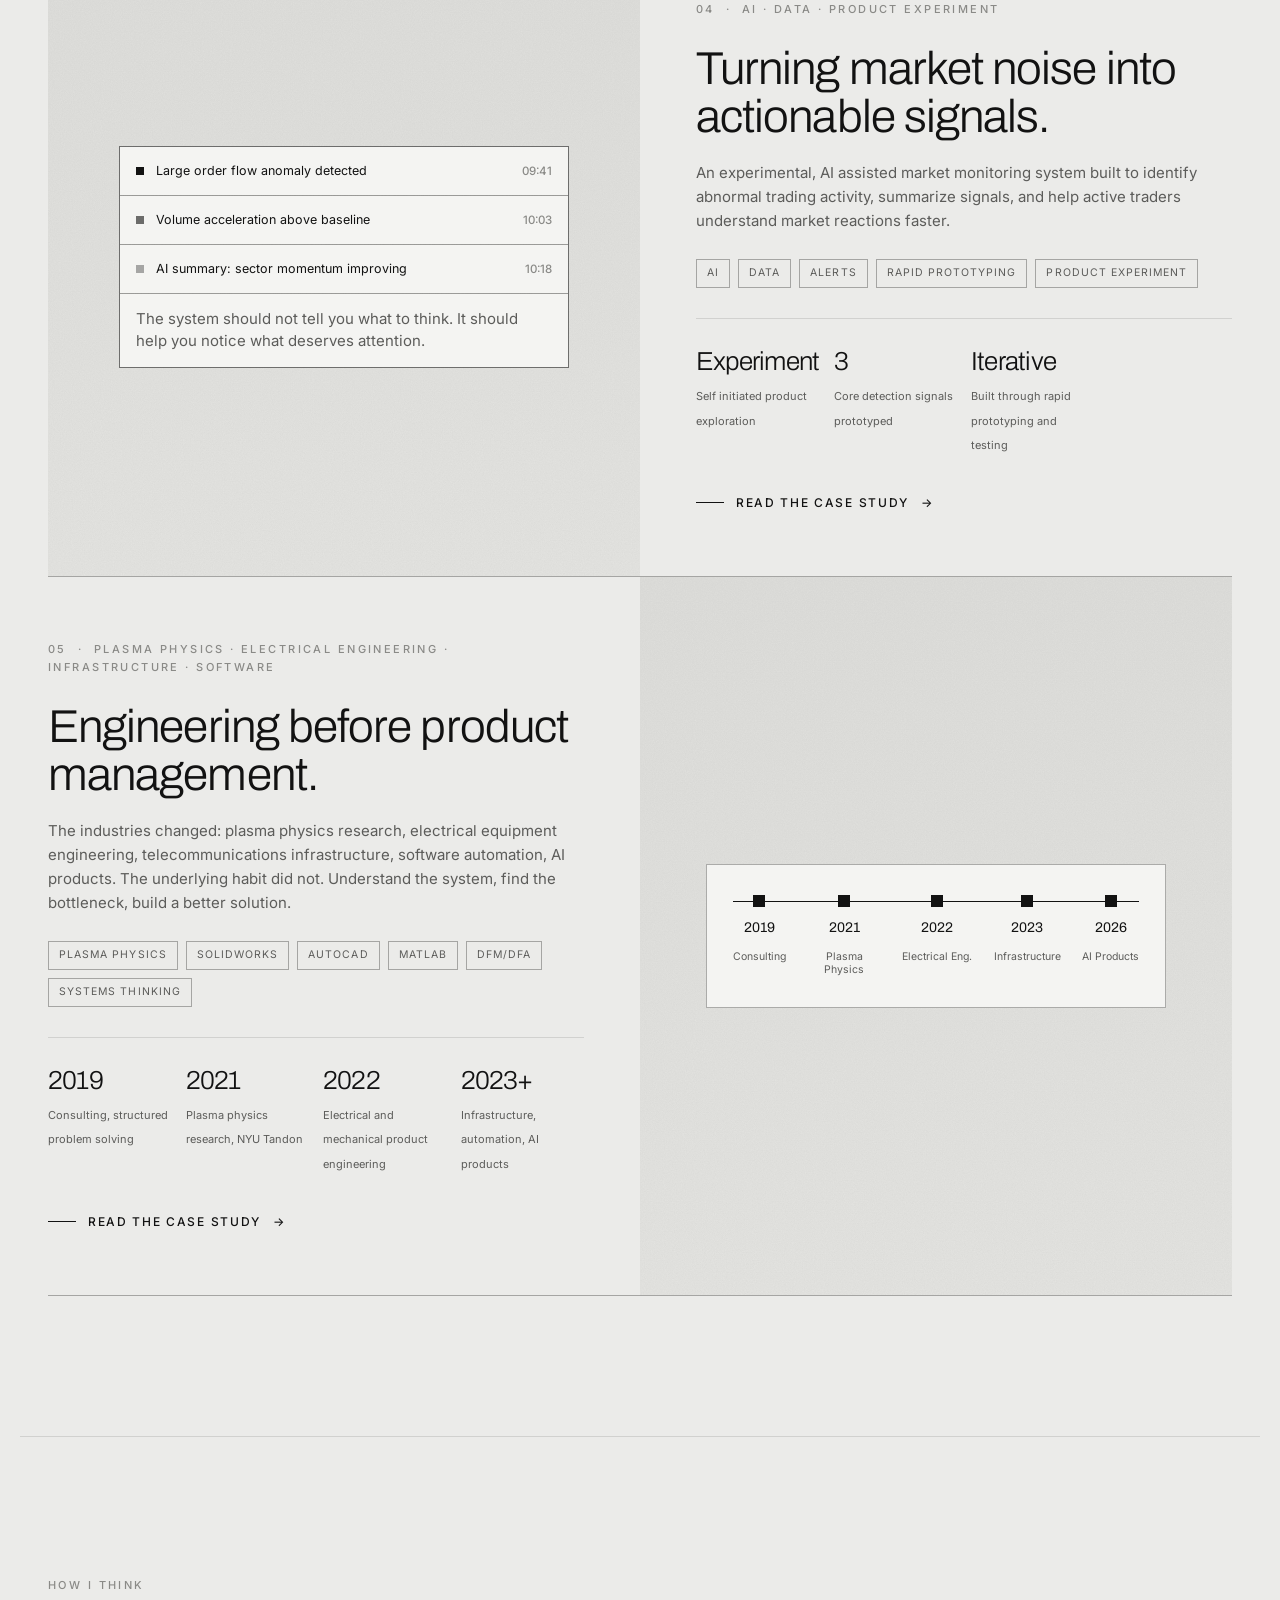
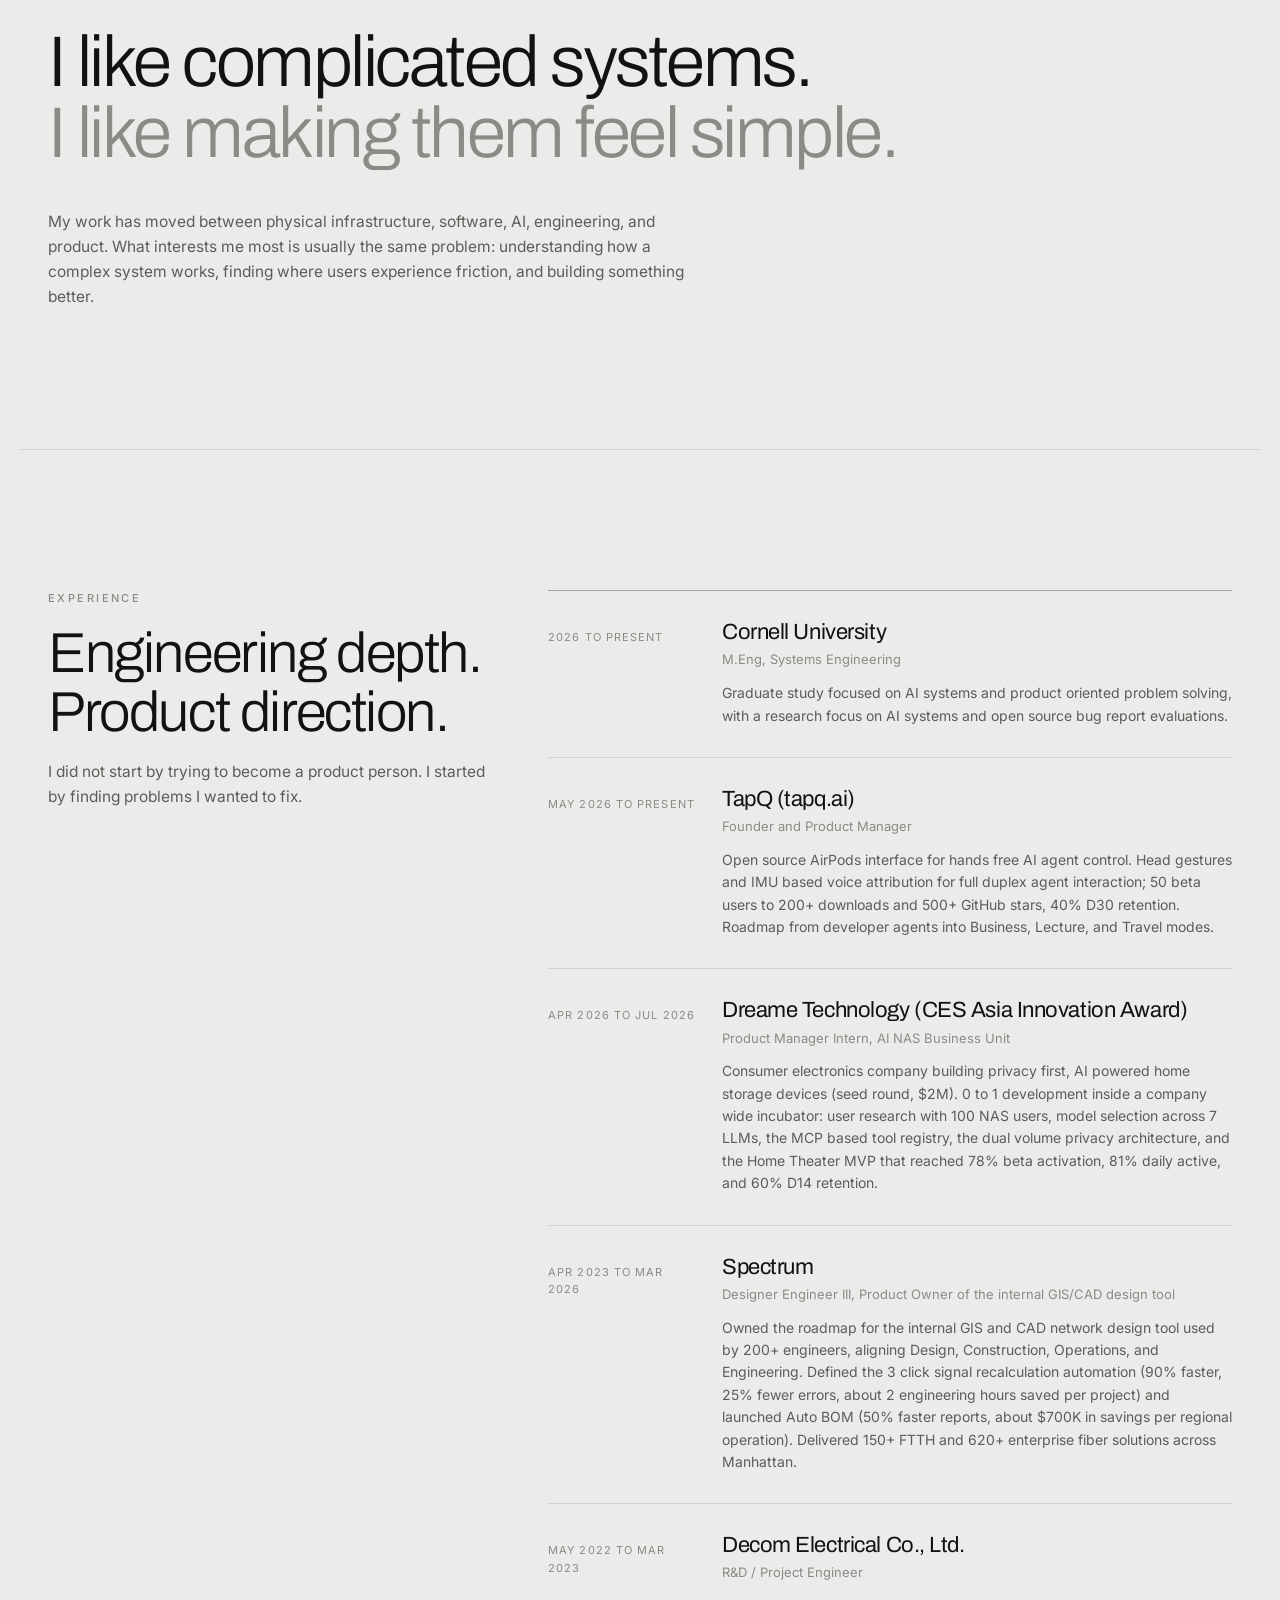
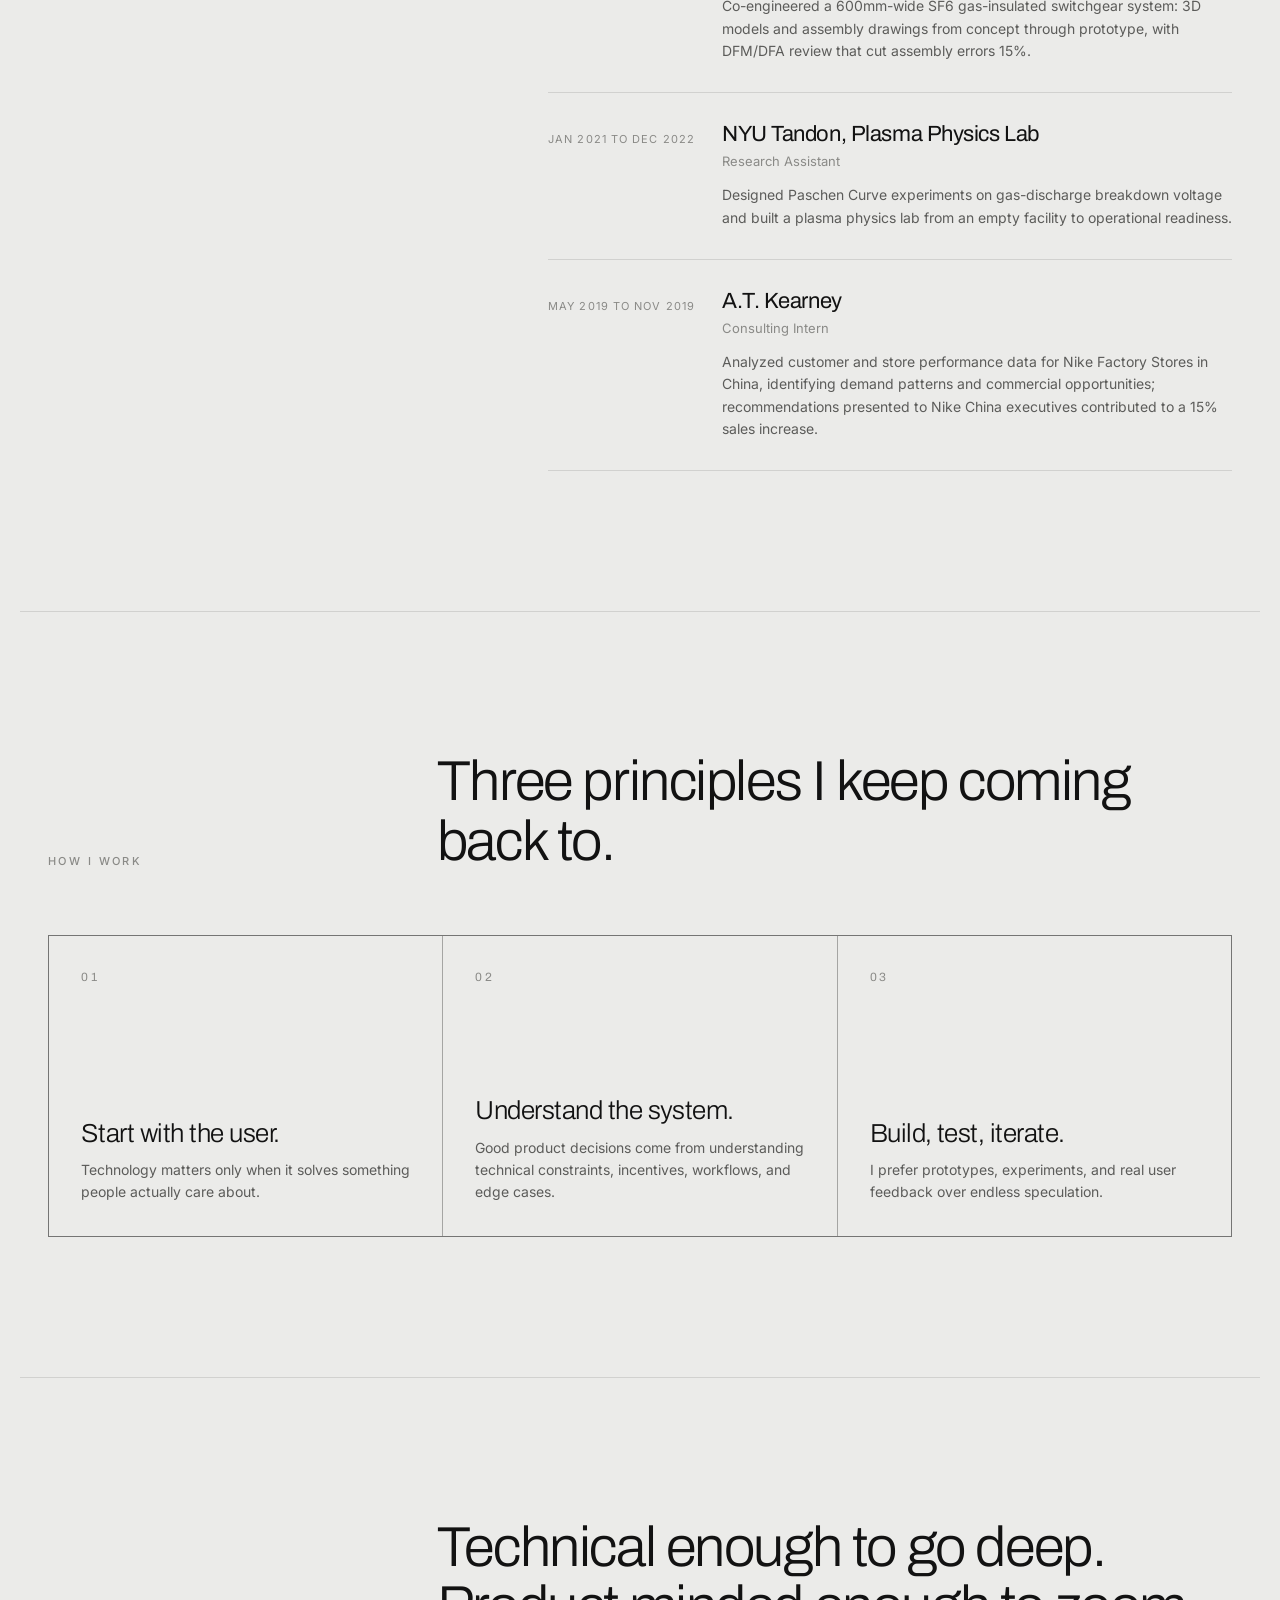
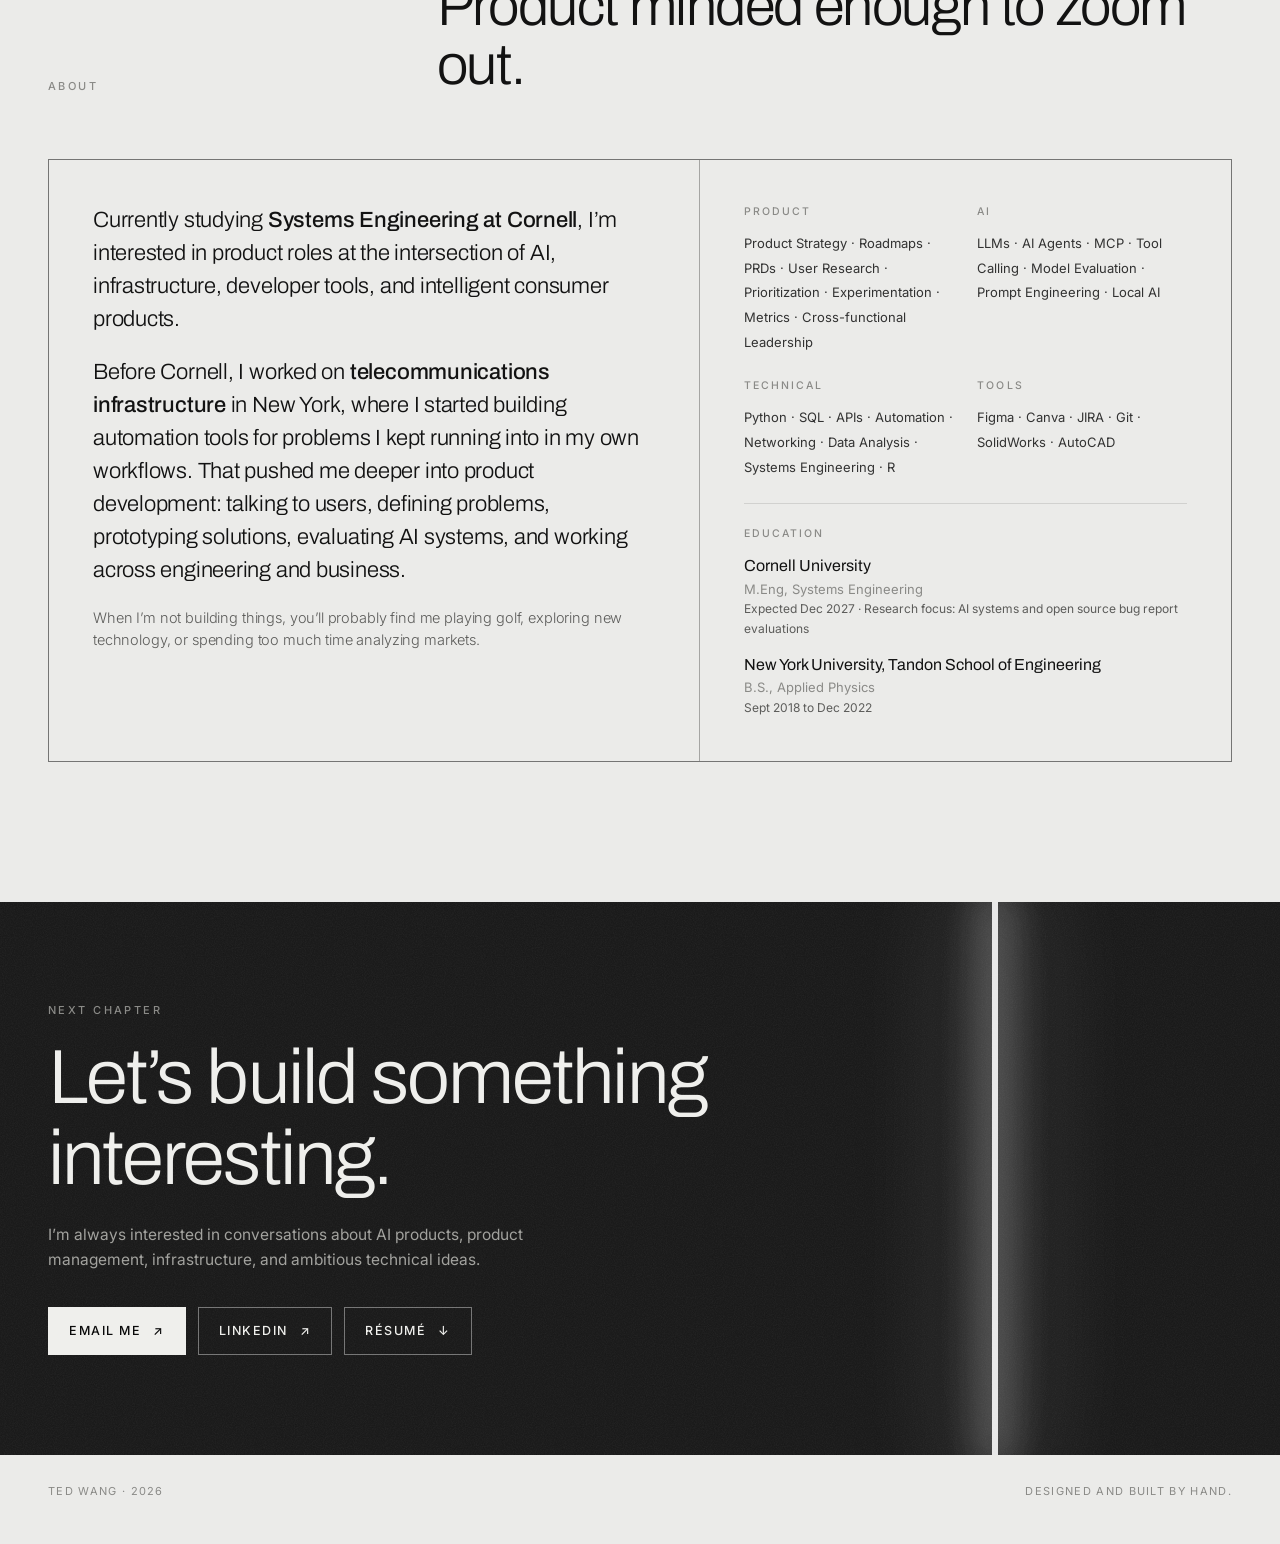
==== commit c1db0fc2: "Add TapQ case study and update site content Co-Authored-By: Claude Sonnet 5 <noreply@anthropic.com>" ====
--- a/index.html
+++ b/index.html
@@ -159,7 +159,7 @@
               <h3>Turning repetitive infrastructure work into software.</h3>
               <p>Owned the roadmap for an internal GIS/CAD network design tool used by 200+ engineers, and turned repeated operational bottlenecks into automation adopted company wide.</p>
               <div class="tags"><span class="tag">Fiber</span><span class="tag">HFC</span><span class="tag">FTTH</span><span class="tag">Python</span><span class="tag">Internal Tooling</span><span class="tag">Workflow Automation</span><span class="tag">Network Infrastructure</span></div>
-              <div class="metrics-inline"><div class="m"><strong>150+</strong><span>FTTH designs delivered</span></div><div class="m"><strong>620+</strong><span>Enterprise fiber solutions across Manhattan</span></div><div class="m"><strong>60%</strong><span>Faster signal verification</span></div><div class="m"><strong>2 hrs</strong><span>Engineering time saved per project</span></div></div>
+              <div class="metrics-inline"><div class="m"><strong>40%</strong><span>Faster design turnaround</span></div><div class="m"><strong>90%</strong><span>Faster signal recalculation</span></div><div class="m"><strong>$700K</strong><span>Savings per regional operation, Auto BOM</span></div><div class="m"><strong>620+</strong><span>Enterprise fiber solutions across Manhattan</span></div></div>
             </div>
             <a class="project-link" href="work/spectrum-network-automation.html">Read the case study <span>→</span></a>
           </div>
@@ -183,7 +183,27 @@
         <article class="project reveal">
           <div class="project-copy">
             <div>
-              <div class="project-num">03 &nbsp;·&nbsp; AI · Data · Product Experiment</div>
+              <div class="project-num">03 &nbsp;·&nbsp; Founder · Product Management · Open Source · Wearables</div>
+              <h3>AI you control without a screen.</h3>
+              <p>TapQ is an open source macOS app that turns the AirPods people already wear into a private control surface for AI agents. Nod to approve, shake to decline, tilt to choose, speak to follow up. Launched from 50 beta users to 200+ downloads and 500+ GitHub stars with 40% D30 retention, and now expanding from developer agents into Business, Lecture, and Travel modes.</p>
+              <div class="tags"><span class="tag">0 to 1</span><span class="tag">Open source</span><span class="tag">AirPods</span><span class="tag">IMU</span><span class="tag">Voice</span><span class="tag">Agents</span><span class="tag">Roadmap</span><span class="tag">User research</span></div>
+              <div class="metrics-inline"><div class="m"><strong>500+</strong><span>GitHub stars</span></div><div class="m"><strong>200+</strong><span>Downloads, from 50 beta users</span></div><div class="m"><strong>40%</strong><span>D30 retention</span></div><div class="m"><strong>5</strong><span>Agent adapters: Claude Code, Codex, Cursor, Antigravity, OpenCode</span></div></div>
+            </div>
+            <a class="project-link" href="work/tapq.html">Read the case study <span>→</span></a>
+          </div>
+          <div class="project-visual dark">
+            
+        <div class="media-frame">
+          <img src="assets/img/tapq-hero.jpg" alt="Two AirPods floating in front of a dark background with a sound wave behind them" loading="lazy" />
+        </div>
+          </div>
+        </article>
+
+
+        <article class="project reveal reverse">
+          <div class="project-copy">
+            <div>
+              <div class="project-num">04 &nbsp;·&nbsp; AI · Data · Product Experiment</div>
               <h3>Turning market noise into actionable signals.</h3>
               <p>An experimental, AI assisted market monitoring system built to identify abnormal trading activity, summarize signals, and help active traders understand market reactions faster.</p>
               <div class="tags"><span class="tag">AI</span><span class="tag">Data</span><span class="tag">Alerts</span><span class="tag">Rapid Prototyping</span><span class="tag">Product Experiment</span></div>
@@ -203,10 +223,10 @@
         </article>
 
 
-        <article class="project reveal reverse">
+        <article class="project reveal">
           <div class="project-copy">
             <div>
-              <div class="project-num">04 &nbsp;·&nbsp; Plasma Physics · Electrical Engineering · Infrastructure · Software</div>
+              <div class="project-num">05 &nbsp;·&nbsp; Plasma Physics · Electrical Engineering · Infrastructure · Software</div>
               <h3>Engineering before product management.</h3>
               <p>The industries changed: plasma physics research, electrical equipment engineering, telecommunications infrastructure, software automation, AI products. The underlying habit did not. Understand the system, find the bottleneck, build a better solution.</p>
               <div class="tags"><span class="tag">Plasma Physics</span><span class="tag">SOLIDWORKS</span><span class="tag">AutoCAD</span><span class="tag">MATLAB</span><span class="tag">DFM/DFA</span><span class="tag">Systems Thinking</span></div>
@@ -271,23 +291,31 @@
             <div>
               <h4>Cornell University</h4>
               <div class="where">M.Eng, Systems Engineering</div>
-              <p>Graduate study focused on AI, systems, and product-oriented problem solving, with a research focus on AI and open source bug reports.</p>
+              <p>Graduate study focused on AI systems and product oriented problem solving, with a research focus on AI systems and open source bug report evaluations.</p>
+            </div>
+          </div>
+          <div class="role reveal">
+            <div class="year">May 2026 to Present</div>
+            <div>
+              <h4>TapQ (tapq.ai)</h4>
+              <div class="where">Founder and Product Manager</div>
+              <p>Open source AirPods interface for hands free AI agent control. Head gestures and IMU based voice attribution for full duplex agent interaction; 50 beta users to 200+ downloads and 500+ GitHub stars, 40% D30 retention. Roadmap from developer agents into Business, Lecture, and Travel modes.</p>
             </div>
           </div>
           <div class="role reveal">
             <div class="year">Apr 2026 to Jul 2026</div>
             <div>
-              <h4>Dreame Technology</h4>
+              <h4>Dreame Technology (CES Asia Innovation Award)</h4>
               <div class="where">Product Manager Intern, AI NAS Business Unit</div>
-              <p>0→1 development of a privacy-first, AI-powered personal storage platform. User research, model evaluation, MCP-based tool routing, and the Home Theater product, inside a company-wide leadership incubator (1 of 40 selected).</p>
+              <p>Consumer electronics company building privacy first, AI powered home storage devices (seed round, $2M). 0 to 1 development inside a company wide incubator: user research with 100 NAS users, model selection across 7 LLMs, the MCP based tool registry, the dual volume privacy architecture, and the Home Theater MVP that reached 78% beta activation, 81% daily active, and 60% D14 retention.</p>
             </div>
           </div>
           <div class="role reveal">
             <div class="year">Apr 2023 to Mar 2026</div>
             <div>
               <h4>Spectrum</h4>
-              <div class="where">Field Operation Designer III</div>
-              <p>Acted as product owner for an internal GIS/CAD network design tool used by 200+ engineers. Delivered 150+ FTTH and 620+ enterprise fiber solutions, and led automation that cut design and verification time significantly.</p>
+              <div class="where">Designer Engineer III, Product Owner of the internal GIS/CAD design tool</div>
+              <p>Owned the roadmap for the internal GIS and CAD network design tool used by 200+ engineers, aligning Design, Construction, Operations, and Engineering. Defined the 3 click signal recalculation automation (90% faster, 25% fewer errors, about 2 engineering hours saved per project) and launched Auto BOM (50% faster reports, about $700K in savings per regional operation). Delivered 150+ FTTH and 620+ enterprise fiber solutions across Manhattan.</p>
             </div>
           </div>
           <div class="role reveal">
@@ -311,7 +339,7 @@
             <div>
               <h4>A.T. Kearney</h4>
               <div class="where">Consulting Intern</div>
-              <p>Analyzed customer and store-performance data for a major retail client; findings contributed to a 15% sales increase.</p>
+              <p>Analyzed customer and store performance data for Nike Factory Stores in China, identifying demand patterns and commercial opportunities; recommendations presented to Nike China executives contributed to a 15% sales increase.</p>
             </div>
           </div>
         </div>
@@ -384,7 +412,7 @@
           <div class="edu-item">
             <div class="school">Cornell University</div>
             <div class="degree">M.Eng, Systems Engineering</div>
-            <div class="note">Duffield School of Engineering · Expected Dec 2027 · Research focus: AI and open source bug reports</div>
+            <div class="note">Expected Dec 2027 · Research focus: AI systems and open source bug report evaluations</div>
           </div>
           <div class="edu-item">
             <div class="school">New York University, Tandon School of Engineering</div>
@@ -402,7 +430,7 @@
       <p>I&rsquo;m always interested in conversations about AI products, product management, infrastructure, and ambitious technical ideas.</p>
       <div class="hero-actions">
         <a class="btn primary" href="mailto:wangzhuoran.ted@gmail.com">Email me <span class="arrow">↗</span></a>
-        <a class="btn" href="https://www.linkedin.com/in/zhuoranwang" target="_blank" rel="noreferrer">LinkedIn <span class="arrow">↗</span></a>
+        <a class="btn" href="https://www.linkedin.com/in/ted-wang-zhuoran" target="_blank" rel="noreferrer">LinkedIn <span class="arrow">↗</span></a>
         <a class="btn" href="resume.pdf">Résumé <span class="arrow">↓</span></a>
       </div>
     </section>
--- a/assets/styles.css
+++ b/assets/styles.css
@@ -297,6 +297,7 @@
 .cs-header h1 { font-size: clamp(40px, 6.4vw, 88px); max-width: 960px; font-weight: 300; letter-spacing: -.035em; }
 .cs-header .lede { max-width: 700px; margin-top: 26px; font-size: 17px; line-height: 1.7; color: var(--muted); }
 .cs-header .tags { margin-top: 28px; }
+.cs-links { display: flex; gap: 12px; margin-top: 28px; flex-wrap: wrap; }
 .cs-visual-wrap { max-width: var(--max); margin: 0 auto; padding: 0 28px; }
 .cs-visual { border: 1px solid var(--line-strong); background: linear-gradient(180deg, var(--bg-2), var(--surface-2)); min-height: 360px; display: flex; align-items: center; justify-content: center; padding: 40px; overflow: hidden; position: relative; }
 .cs-visual::before { content: ""; position: absolute; inset: 0; background-image: var(--concrete); opacity: .25; mix-blend-mode: multiply; pointer-events: none; }
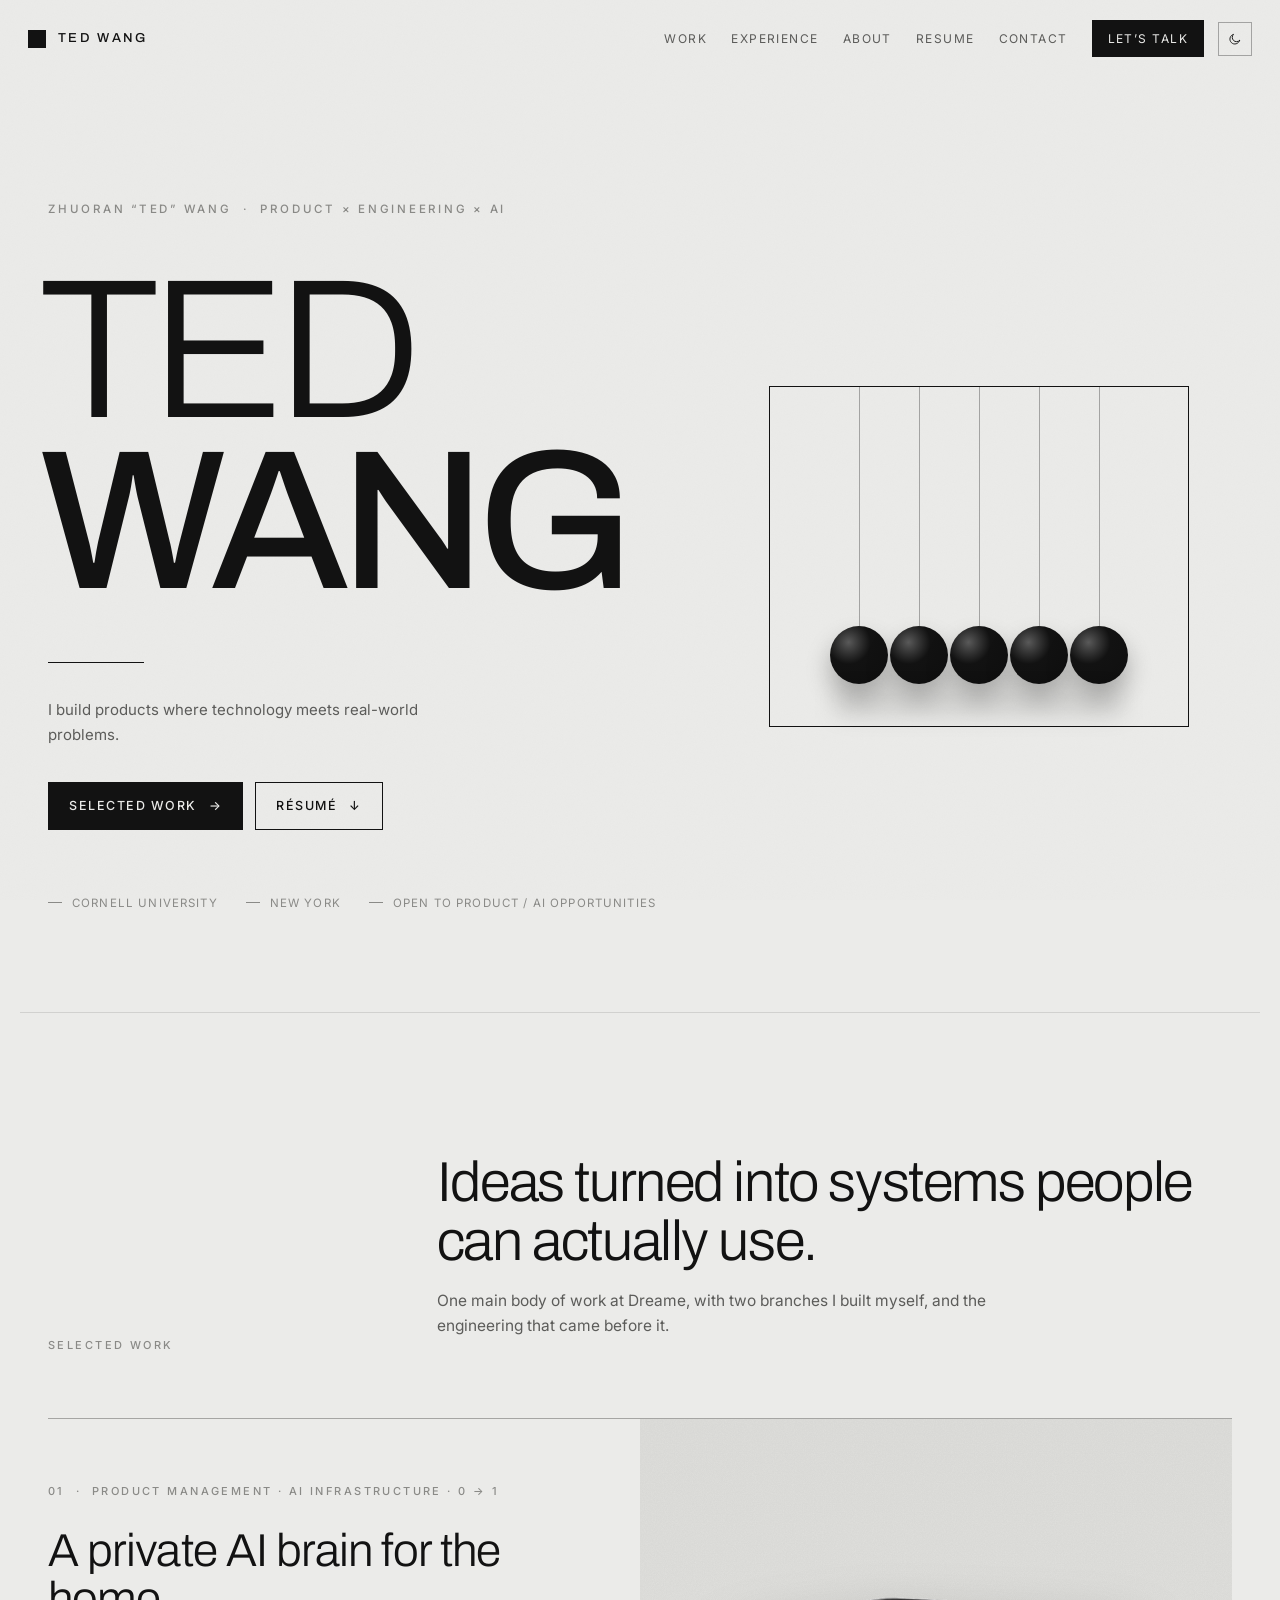
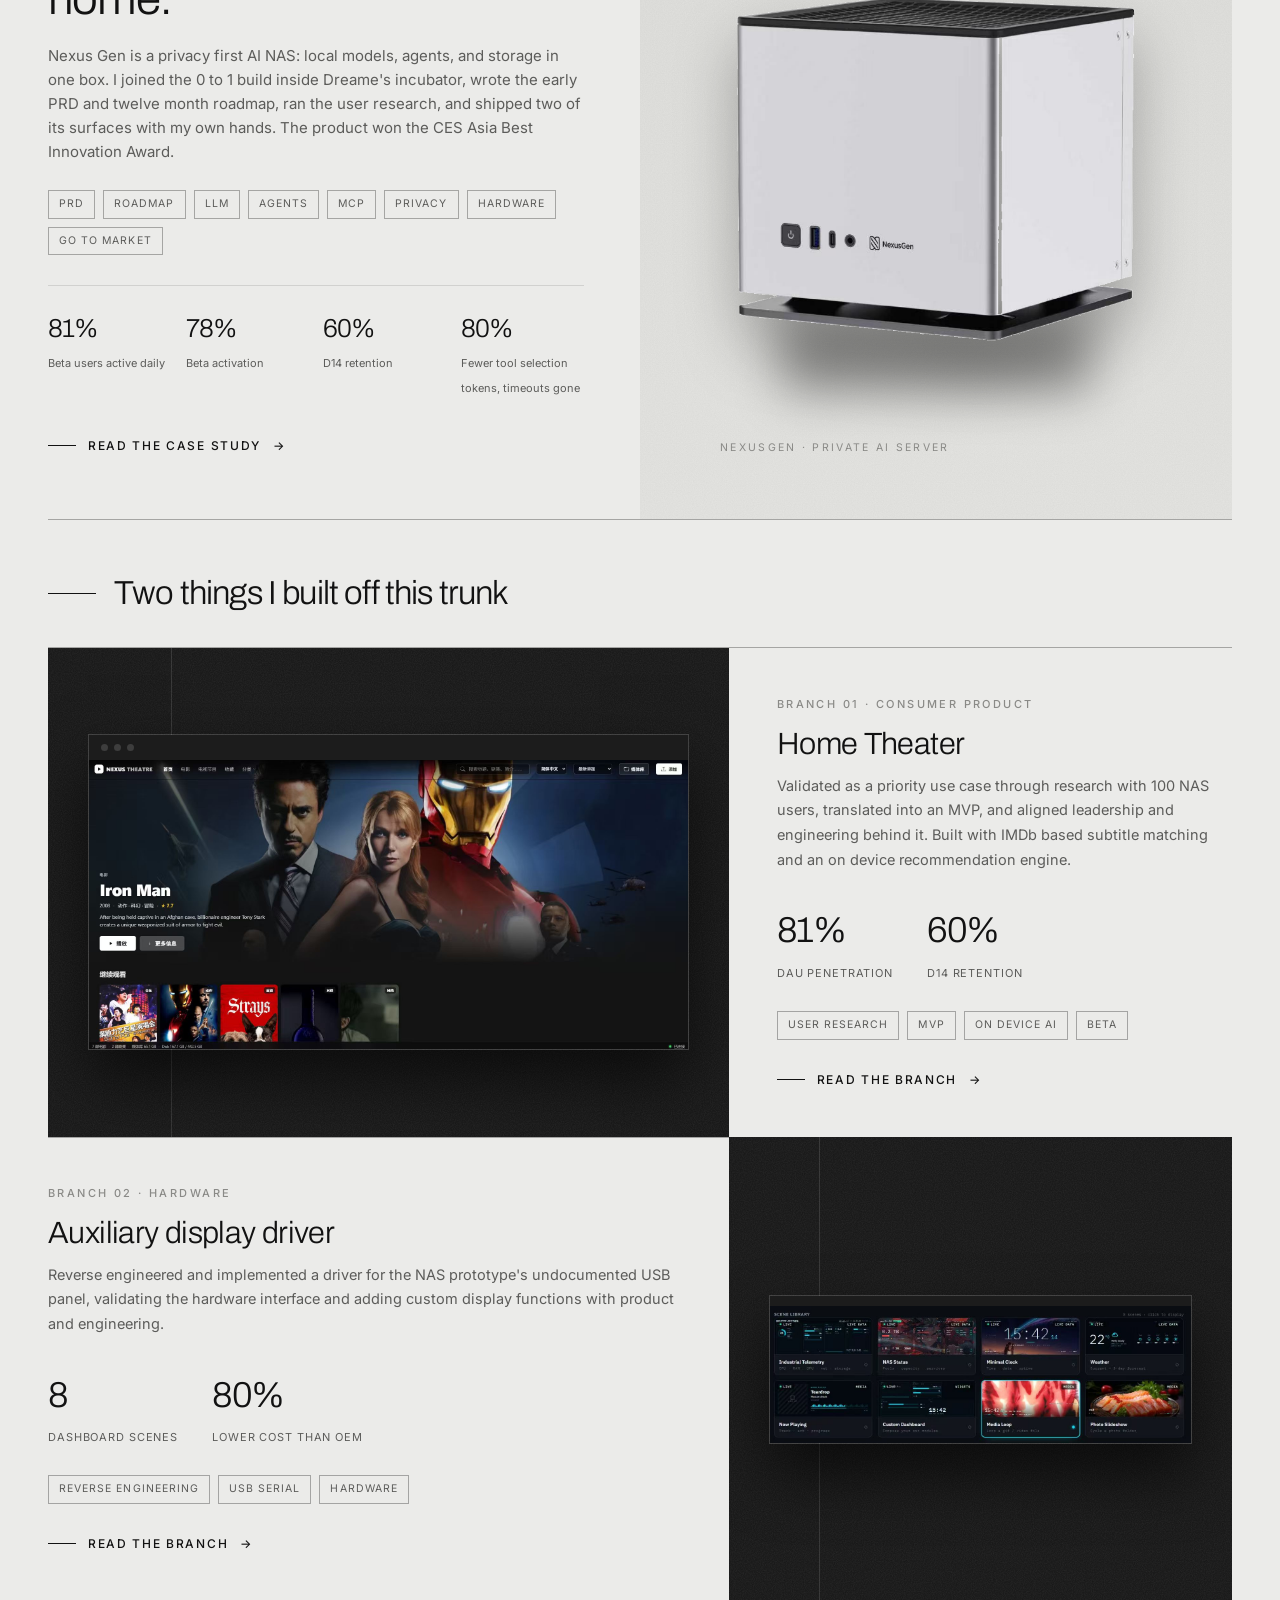
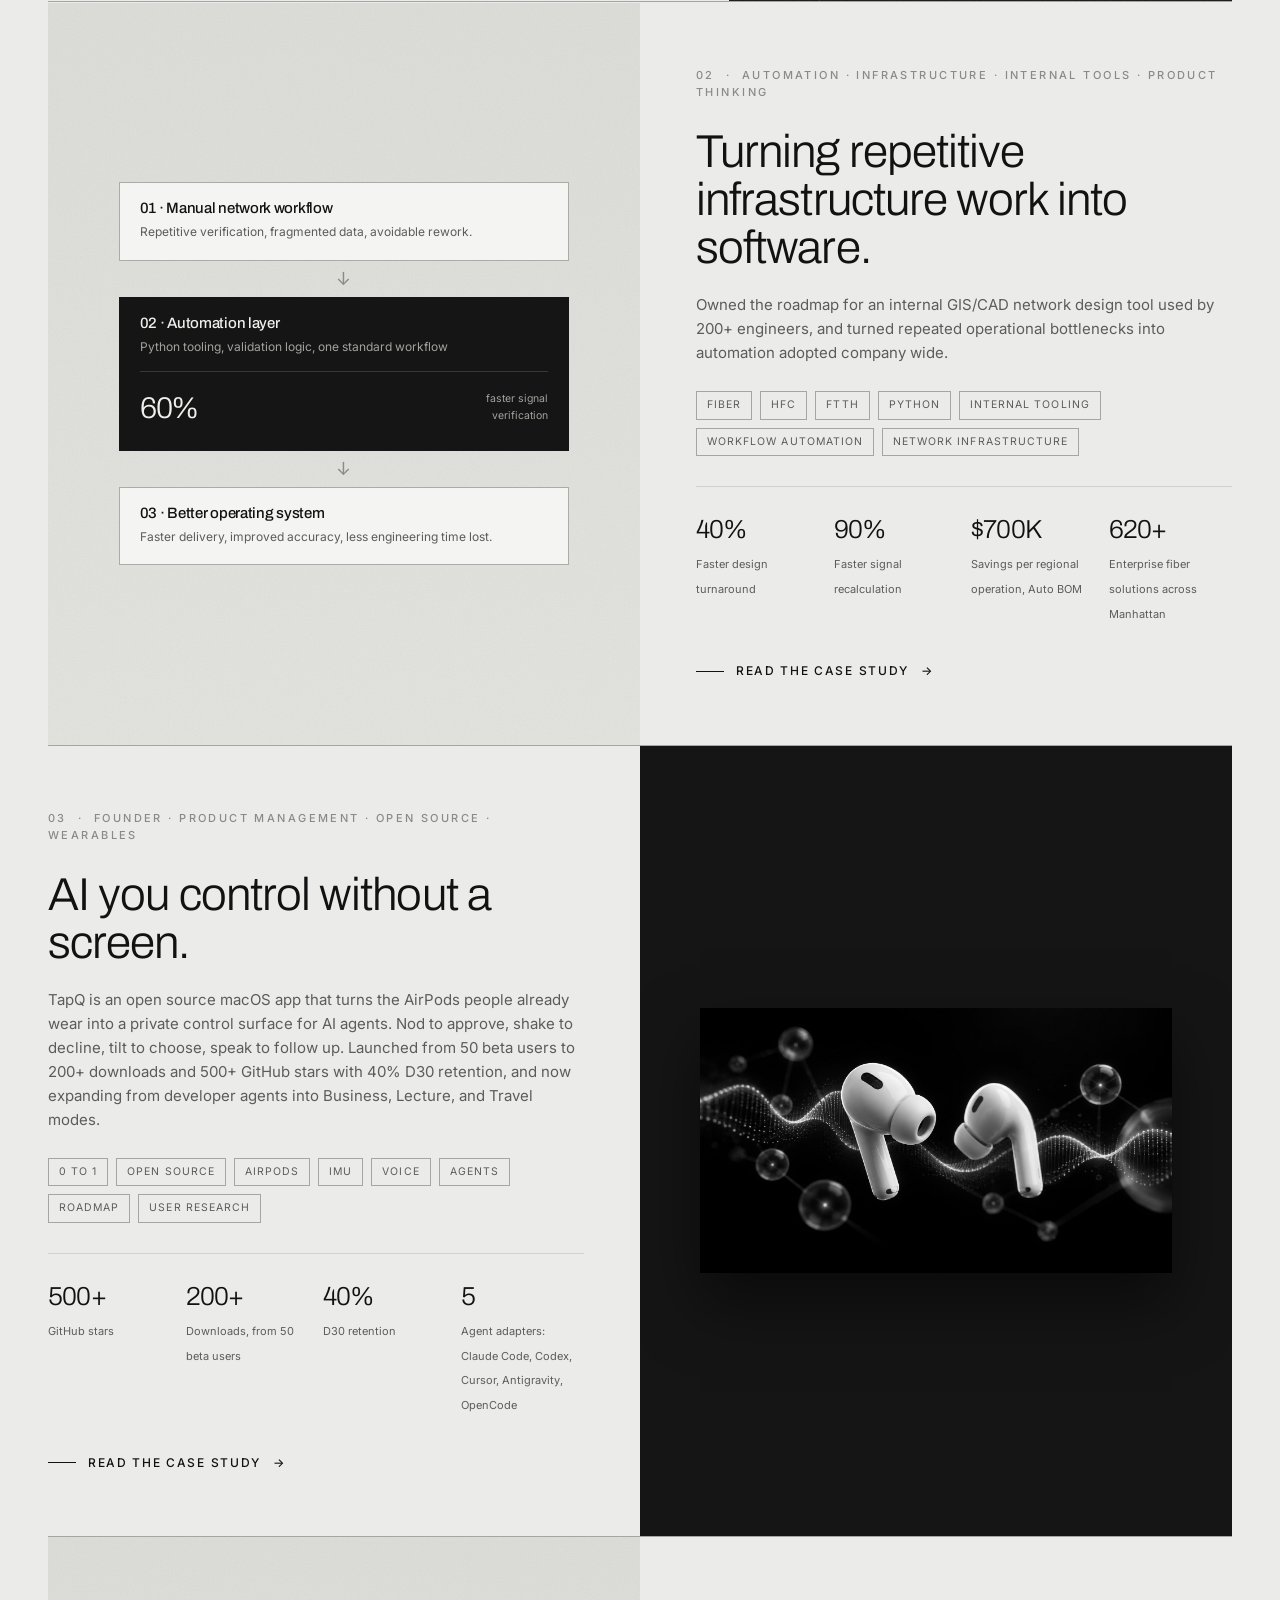
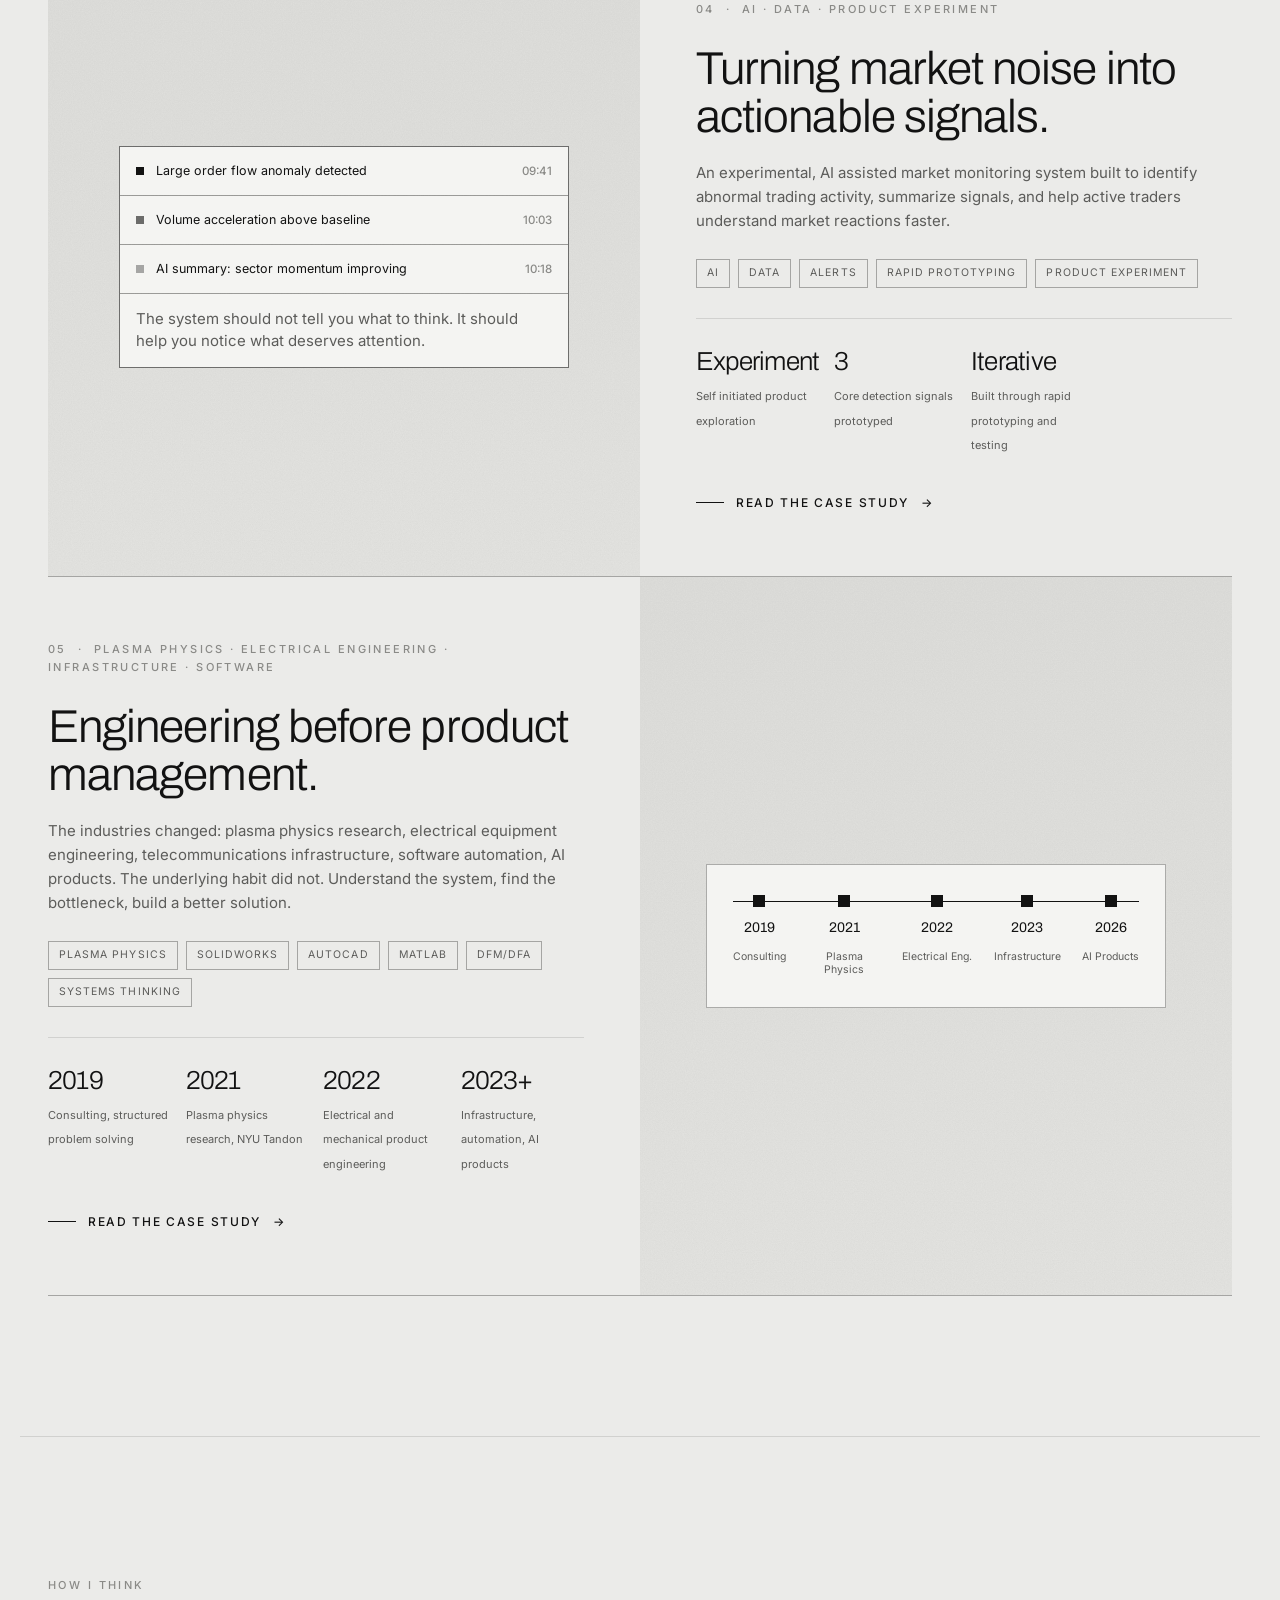
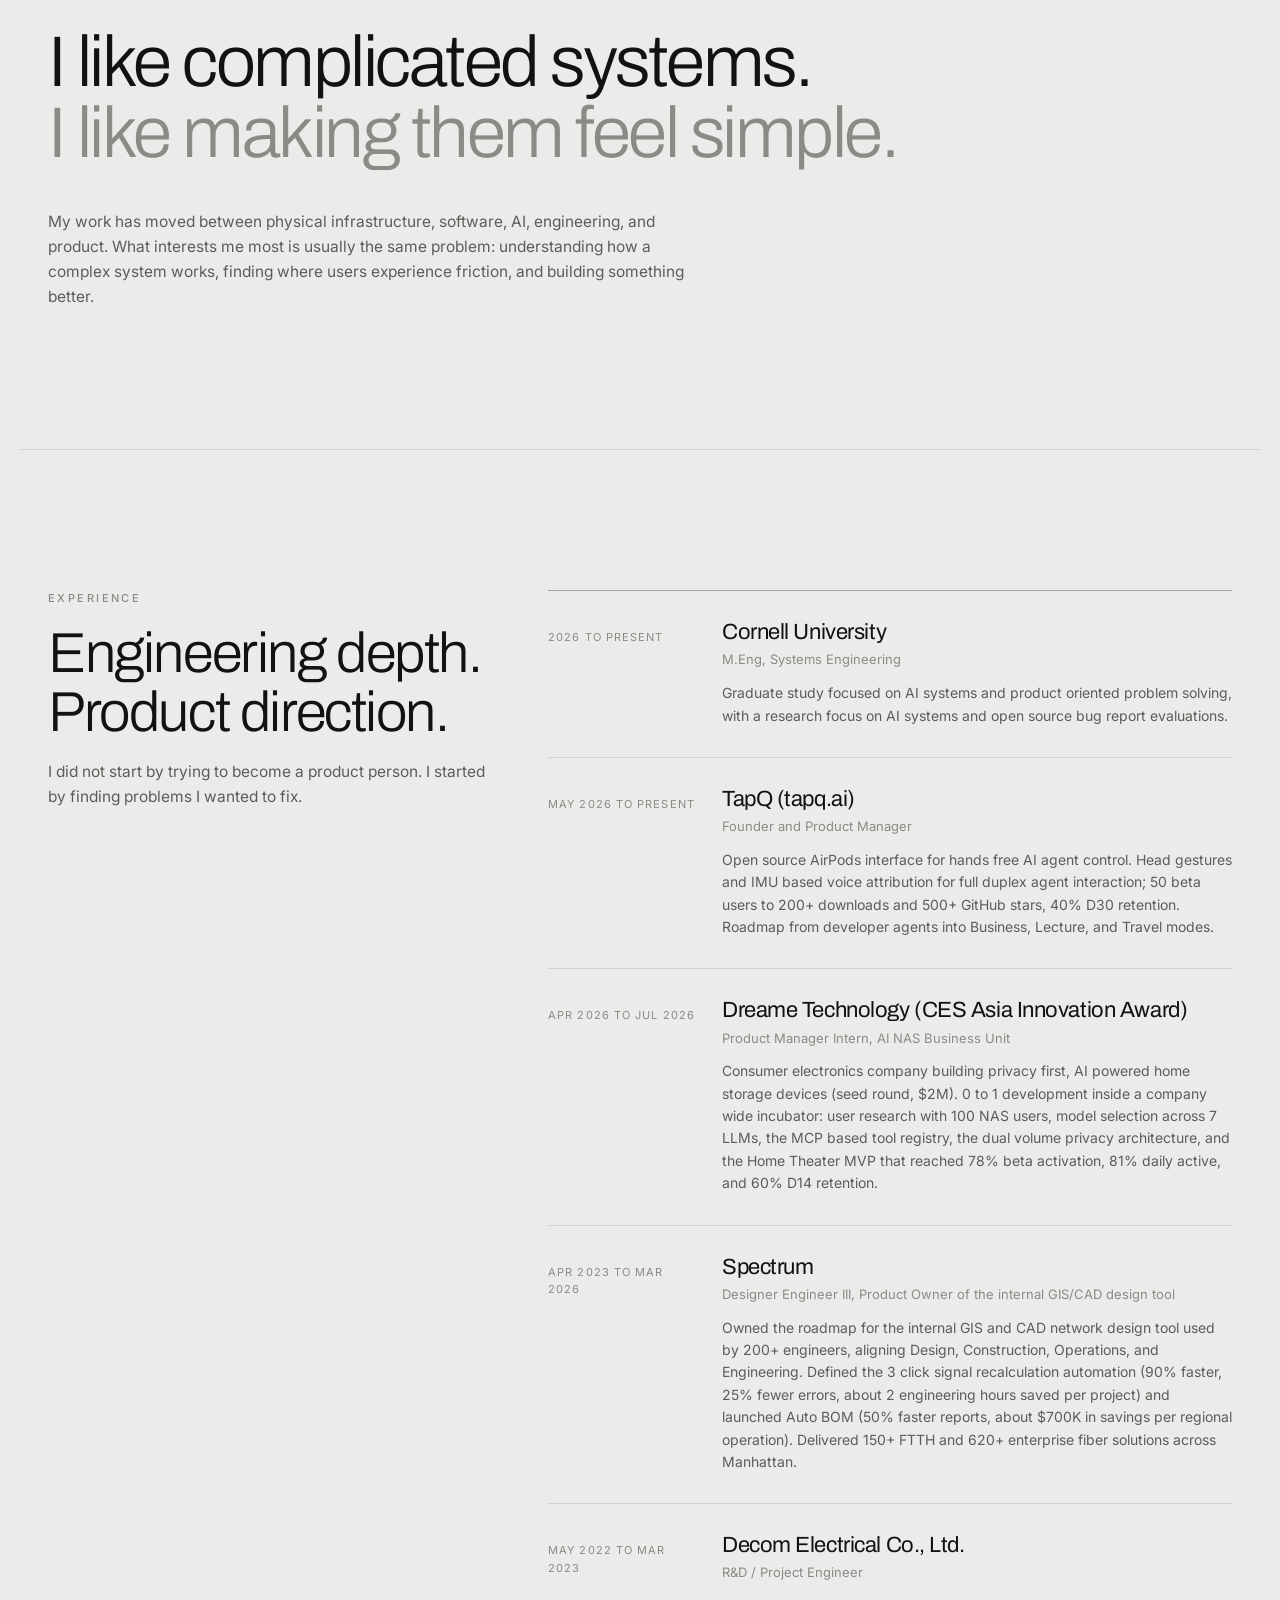
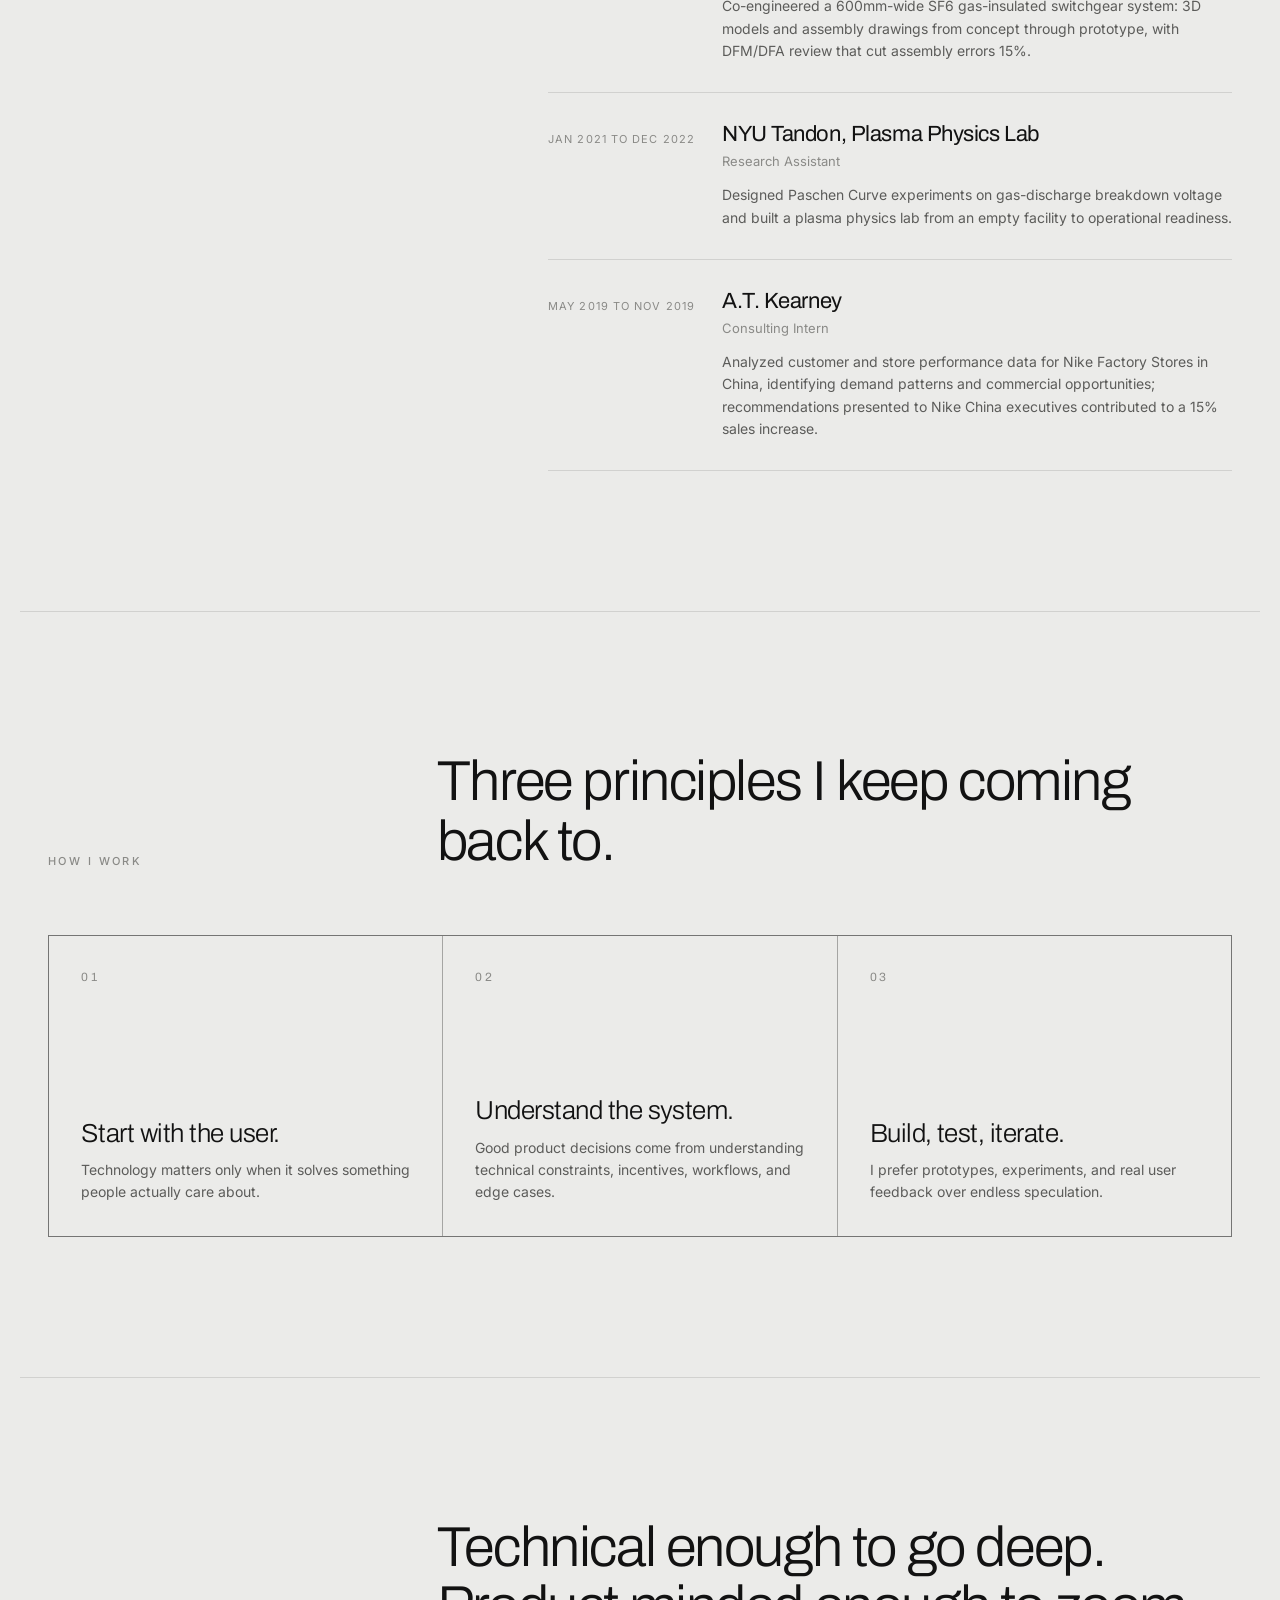
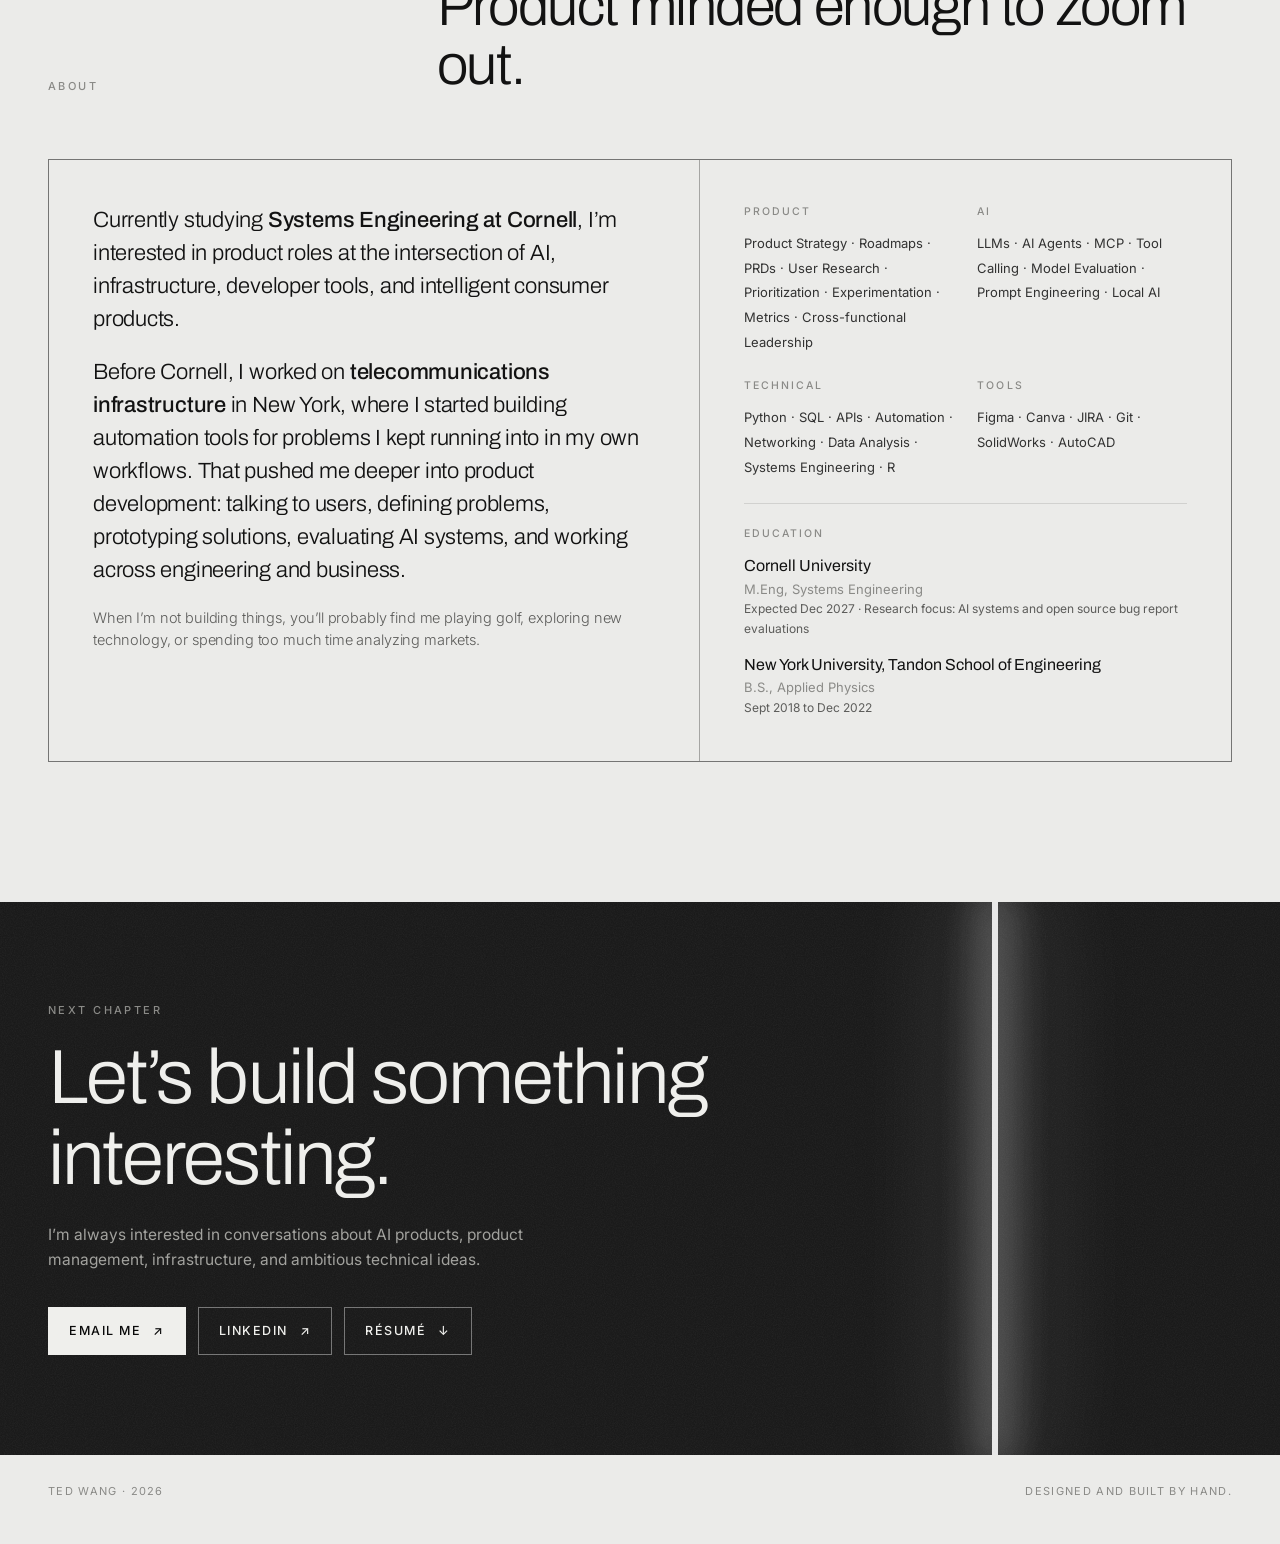
==== commit f3348059: "Update styles and generator Co-Authored-By: Claude Sonnet 5 <noreply@anthropic.com>" ====
--- a/index.html
+++ b/index.html
@@ -71,14 +71,18 @@
           <span>Open to Product / AI opportunities</span>
         </div>
       </div>
-      <div class="hero-art reveal" aria-hidden="true" data-parallax>
-        <div class="wall" data-depth="0.25" data-rot="0">
-          <div class="wall-ties"></div>
-          <div class="wall-slit"></div>
-          <div class="wall-seam s1"></div>
-          <div class="wall-seam s2"></div>
-        </div>
-        <div class="hero-caption"><span>01</span> Light, concrete, silence</div>
+      <div class="hero-art reveal" aria-hidden="true">
+        <div class="cradle">
+          <div class="cradle-frame"></div>
+          <div class="cradle-row">
+            <div class="pend p1"><i></i><b></b></div>
+            <div class="pend p2"><i></i><b></b></div>
+            <div class="pend p3"><i></i><b></b></div>
+            <div class="pend p4"><i></i><b></b></div>
+            <div class="pend p5"><i></i><b></b></div>
+          </div>
+          <div class="cradle-floor"></div>
+        </div>
       </div>
     </section>
 
--- a/assets/styles.css
+++ b/assets/styles.css
@@ -113,26 +113,24 @@
 .hero-meta span { display: inline-flex; align-items: center; gap: 10px; }
 .hero-meta span::before { content: ""; width: 14px; height: 1px; background: var(--muted-2); }
 
-/* hero art: concrete wall, light slit, the cube */
-.hero-art { position: relative; height: 560px; }
-.wall { position: absolute; inset: 0 0 0 10%; background: linear-gradient(180deg, #d9d9d6, #c9c9c5 60%, #bdbdb9); overflow: hidden; box-shadow: var(--shadow); will-change: transform; }
-:root[data-theme="dark"] .wall { background: linear-gradient(180deg, #2a2a2a, #1f1f1f 60%, #181818); }
-.wall::before { content: ""; position: absolute; inset: 0; background-image: var(--concrete); opacity: .35; mix-blend-mode: multiply; }
-:root[data-theme="dark"] .wall::before { mix-blend-mode: screen; opacity: .18; }
-.wall::after { content: ""; position: absolute; inset: 0; background: linear-gradient(100deg, rgba(255,255,255,.28), transparent 45%, rgba(0,0,0,.18)); }
-.wall-ties { position: absolute; inset: 0; background-image: radial-gradient(circle, rgba(0,0,0,.28) 0 3px, rgba(255,255,255,.22) 3.5px 4.5px, transparent 5px); background-size: 33.333% 25%; background-position: 16.6% 12.5%; opacity: .55; }
-:root[data-theme="dark"] .wall-ties { background-image: radial-gradient(circle, rgba(0,0,0,.6) 0 3px, rgba(255,255,255,.12) 3.5px 4.5px, transparent 5px); }
-.wall-seam { position: absolute; left: 0; right: 0; height: 1px; background: rgba(0,0,0,.18); box-shadow: 0 1px 0 rgba(255,255,255,.25); }
-.wall-seam.s1 { top: 25%; } .wall-seam.s2 { top: 75%; }
-.wall-slit { position: absolute; top: 0; bottom: 0; left: 62%; width: 10px; background: linear-gradient(180deg, #ffffff, #f2f2ee); box-shadow: 0 0 40px 14px rgba(255,255,255,.55), 0 0 120px 40px rgba(255,255,255,.28); animation: slit 8s ease-in-out infinite; }
-:root[data-theme="dark"] .wall-slit { box-shadow: 0 0 40px 14px rgba(255,255,255,.35), 0 0 120px 40px rgba(255,255,255,.15); }
-@keyframes slit { 0%,100% { opacity: .85; } 50% { opacity: 1; } }
-.cube { position: absolute; left: -2%; bottom: 8%; width: 66%; will-change: transform; animation: settle 9s ease-in-out infinite; }
-.cube img { position: relative; z-index: 2; display: block; width: 100%; height: auto; filter: drop-shadow(0 30px 30px rgba(0,0,0,.35)); }
-.cube-shadow { position: absolute; left: 14%; right: -30%; bottom: 6%; height: 18%; background: rgba(0,0,0,.28); transform: skewX(-38deg); filter: blur(14px); z-index: 1; }
-@keyframes settle { 0%,100% { translate: 0 0; } 50% { translate: 0 -6px; } }
-.hero-caption { position: absolute; left: 10%; bottom: -34px; font-size: 11px; letter-spacing: .2em; text-transform: uppercase; color: var(--muted-2); display: flex; gap: 14px; }
-.hero-caption span { color: var(--text); }
+/* hero art: a minimal Newton's cradle */
+.hero-art { position: relative; height: 560px; display: grid; place-items: center; }
+.cradle { position: relative; width: min(420px, 100%); height: 420px; }
+.cradle-frame { position: absolute; left: 0; right: 0; top: 40px; height: 1px; background: var(--ink); }
+.cradle-frame::before, .cradle-frame::after { content: ""; position: absolute; top: 0; width: 1px; height: 340px; background: var(--ink); }
+.cradle-frame::before { left: 0; } .cradle-frame::after { right: 0; }
+.cradle-row { position: absolute; left: 50%; top: 40px; width: 300px; height: 320px; transform: translateX(-50%); }
+.pend { position: absolute; top: 0; width: 60px; height: 300px; transform-origin: 50% 0; display: flex; flex-direction: column; align-items: center; }
+.p1 { left: 0; } .p2 { left: 60px; } .p3 { left: 120px; } .p4 { left: 180px; } .p5 { left: 240px; }
+.pend i { display: block; width: 1px; height: 240px; background: var(--line-strong); }
+.pend b { display: block; width: 58px; height: 58px; border-radius: 50%; background: radial-gradient(circle at 32% 28%, color-mix(in srgb, var(--ink) 70%, #fff) 0, var(--ink) 38%, color-mix(in srgb, var(--ink) 82%, #000) 100%); box-shadow: 0 14px 24px rgba(0,0,0,.28); }
+:root[data-theme="dark"] .pend b { box-shadow: 0 14px 24px rgba(0,0,0,.6); }
+.cradle-floor { position: absolute; left: 0; right: 0; top: 380px; height: 1px; background: var(--ink); }
+.cradle-floor::after { content: ""; position: absolute; left: 16%; right: 16%; top: -30px; height: 16px; background: rgba(0,0,0,.16); filter: blur(12px); }
+.p1 { animation: swingL 2.4s cubic-bezier(.45,0,.55,1) infinite; }
+.p5 { animation: swingR 2.4s cubic-bezier(.45,0,.55,1) infinite; }
+@keyframes swingL { 0% { transform: rotate(0deg); } 25% { transform: rotate(34deg); } 50% { transform: rotate(0deg); } 100% { transform: rotate(0deg); } }
+@keyframes swingR { 0% { transform: rotate(0deg); } 50% { transform: rotate(0deg); } 75% { transform: rotate(-34deg); } 100% { transform: rotate(0deg); } }
 
 /* ---------- Projects ---------- */
 .projects { display: grid; gap: 0; border-top: 1px solid var(--line-strong); }
@@ -398,7 +396,7 @@
 @media (prefers-reduced-motion: reduce) {
   html { scroll-behavior: auto; }
   .reveal { opacity: 1; transform: none; transition: none; }
-  .wall-slit, .cube { animation: none; }
+  .p1, .p5 { animation: none; }
 }
 
 /* ---------- Responsive ---------- */
@@ -406,7 +404,7 @@
   .nav-links a:not(.nav-cta) { display: none; }
   .hero { grid-template-columns: 1fr; padding-top: 140px; gap: 40px; }
   .hero-art { order: -1; height: 380px; }
-  .hero-caption { bottom: -28px; }
+  .cradle { transform: scale(.8); transform-origin: center; }
   .section-head, .experience-grid, .cs-block { grid-template-columns: 1fr; gap: 20px; }
   .about-wrap { grid-template-columns: 1fr; }
   .sticky-title { position: static; }
@@ -429,6 +427,7 @@
   .hero { padding-left: 18px; padding-right: 18px; padding-top: 120px; }
   .hero-name { font-size: 22vw; }
   .hero-art { height: 300px; }
+  .cradle { transform: scale(.62); }
   .project-visual { min-height: 320px; padding: 20px; }
   .role { grid-template-columns: 1fr; gap: 6px; }
   .skills-grid { grid-template-columns: 1fr; }
@@ -442,9 +441,5 @@
 /* system dark (no explicit toggle) mirrors the explicit dark rules */
 @media (prefers-color-scheme: dark) {
   :root:not([data-theme="light"]) .grain { opacity: .12; mix-blend-mode: screen; }
-  :root:not([data-theme="light"]) .wall { background: linear-gradient(180deg, #2a2a2a, #1f1f1f 60%, #181818); }
-  :root:not([data-theme="light"]) .wall::before { mix-blend-mode: screen; opacity: .18; }
-  :root:not([data-theme="light"]) .wall-ties { background-image: radial-gradient(circle, rgba(0,0,0,.6) 0 3px, rgba(255,255,255,.12) 3.5px 4.5px, transparent 5px); }
-  :root:not([data-theme="light"]) .wall-slit { box-shadow: 0 0 40px 14px rgba(255,255,255,.35), 0 0 120px 40px rgba(255,255,255,.15); }
   :root:not([data-theme="light"]) .project-visual::before, :root:not([data-theme="light"]) .cs-visual::before { mix-blend-mode: screen; opacity: .12; }
 }
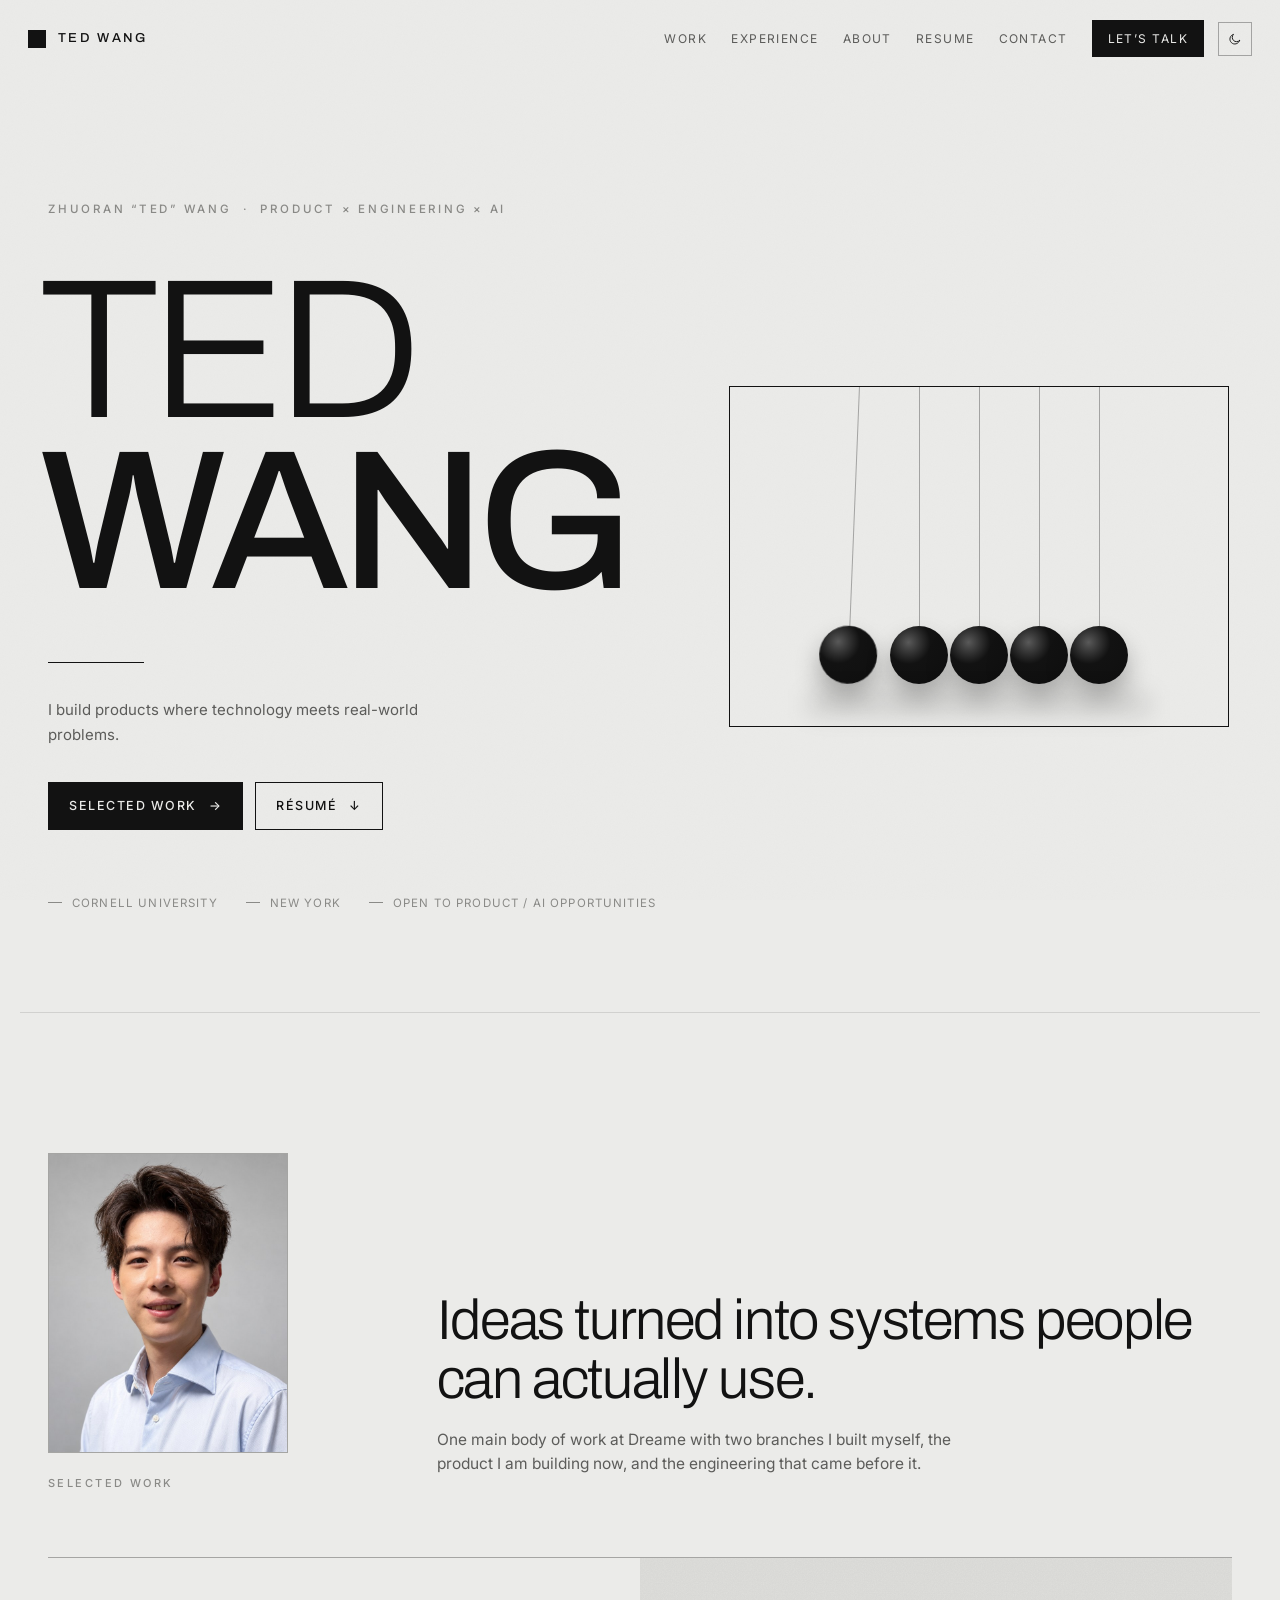
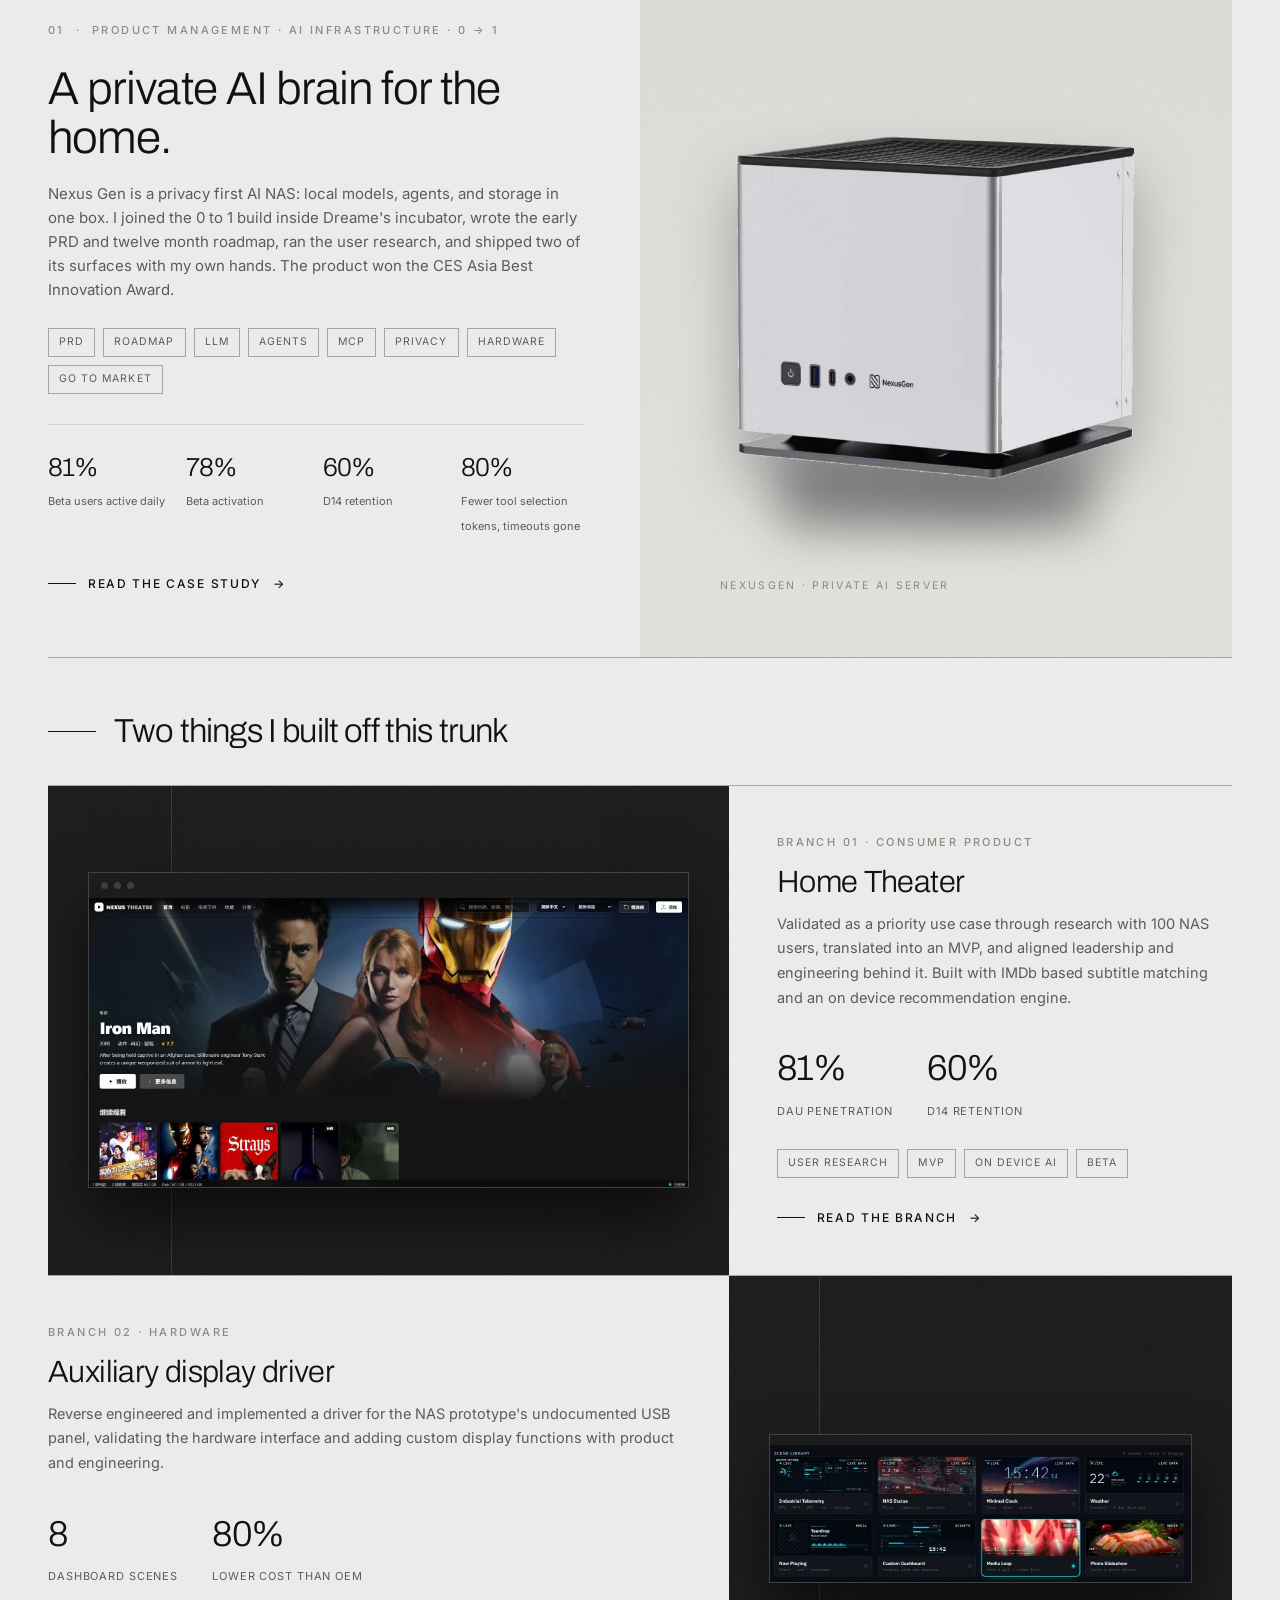
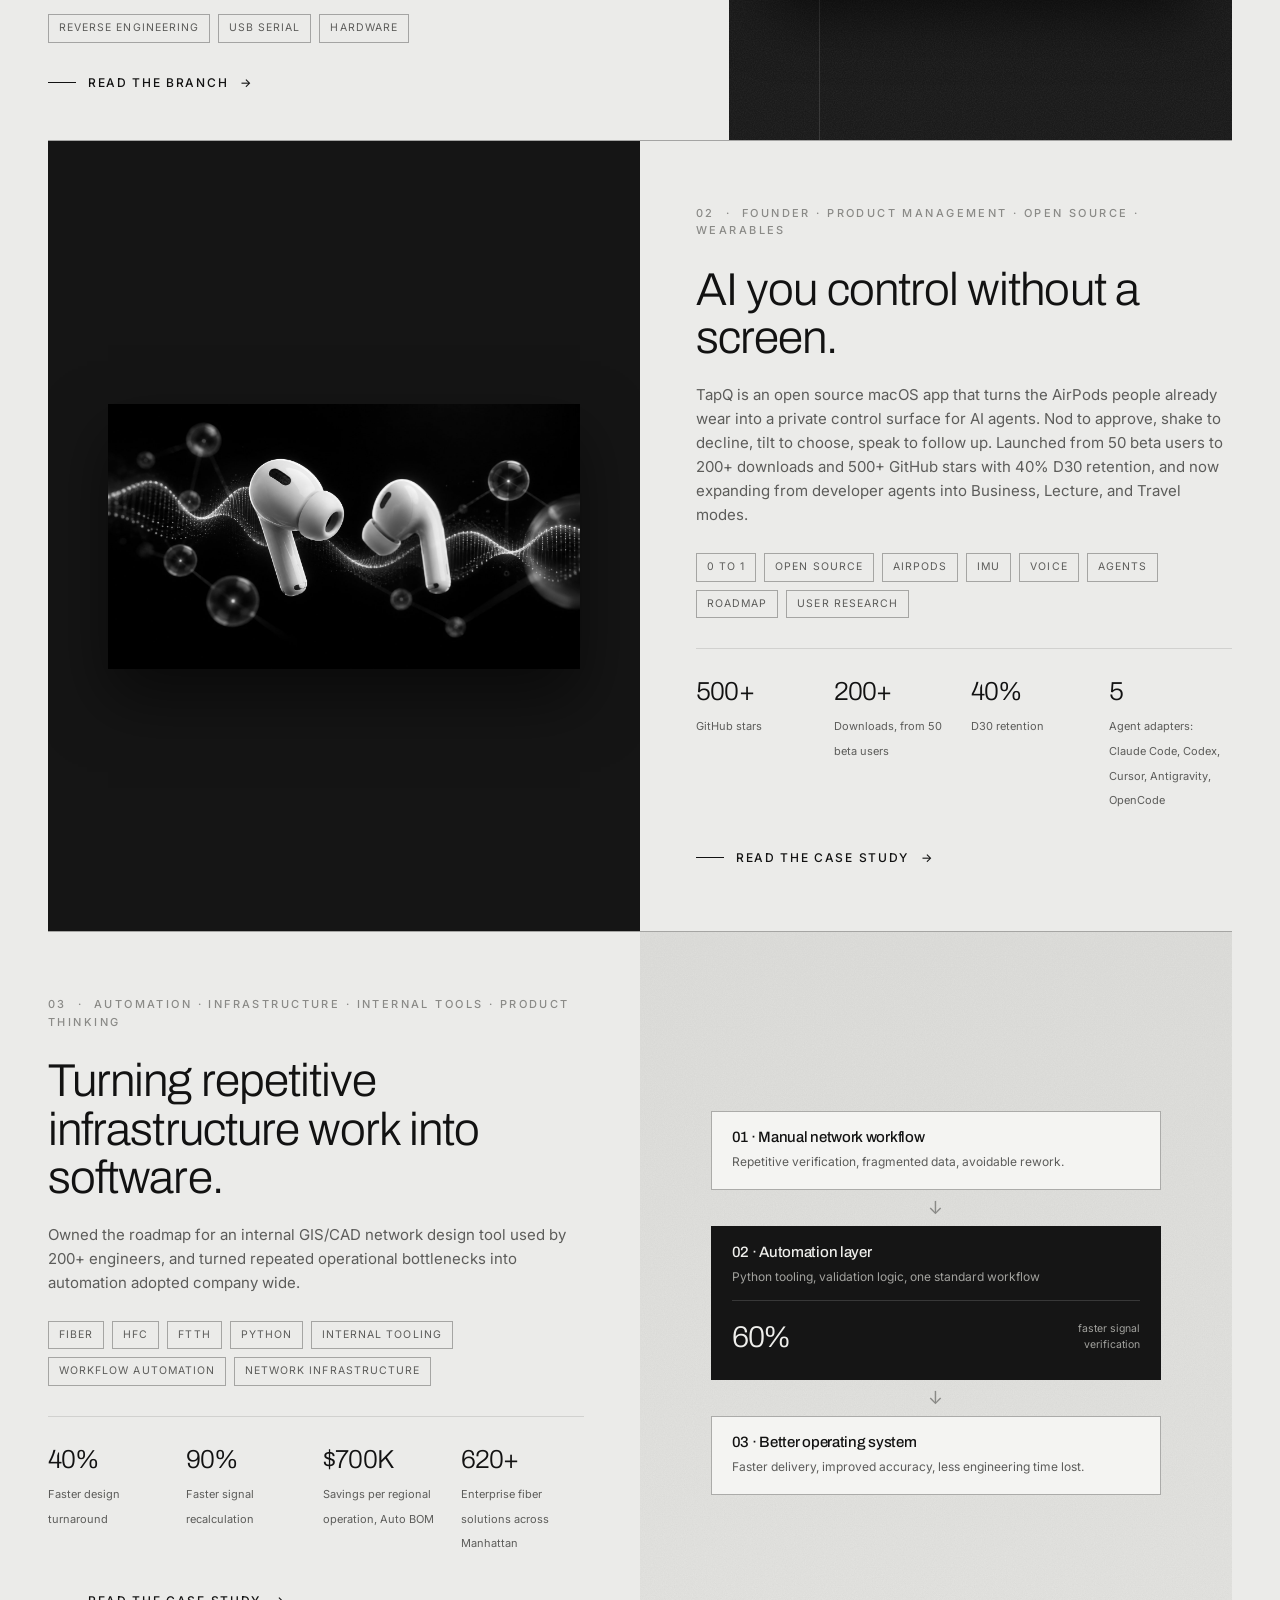
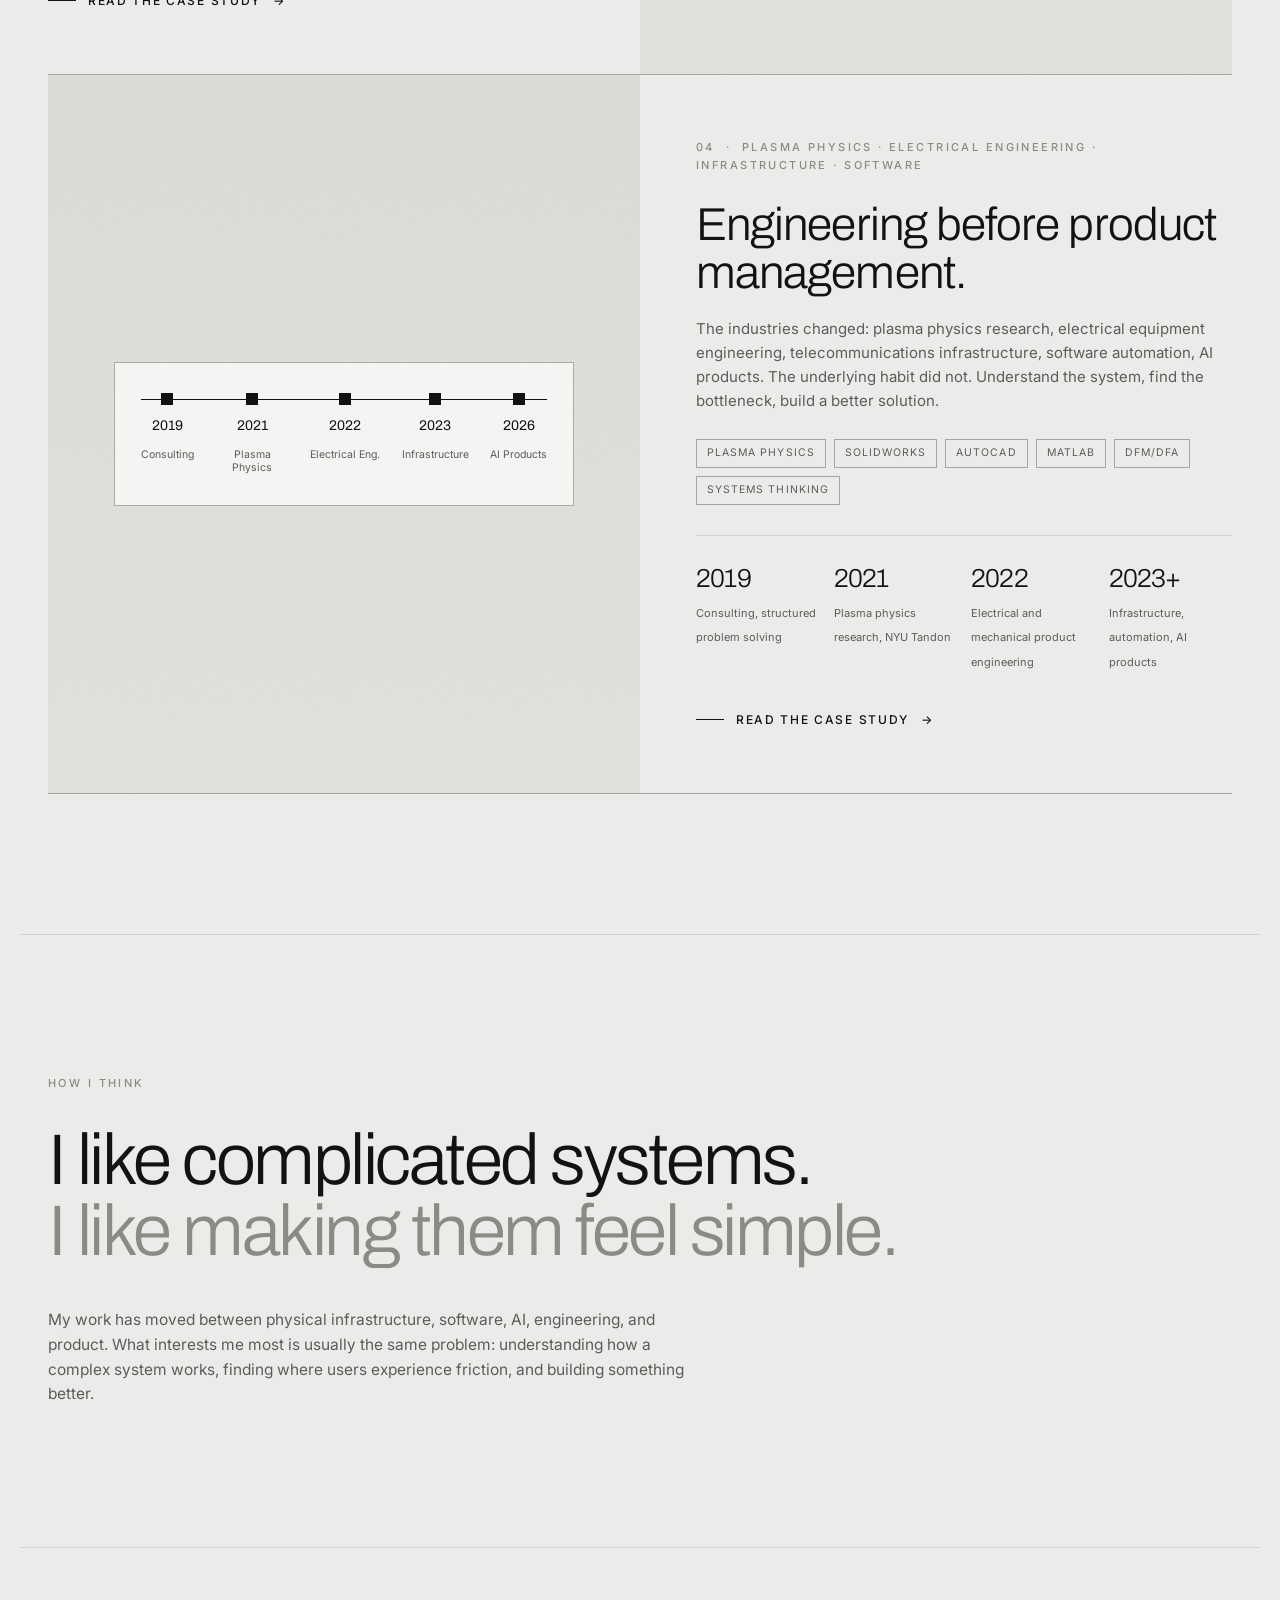
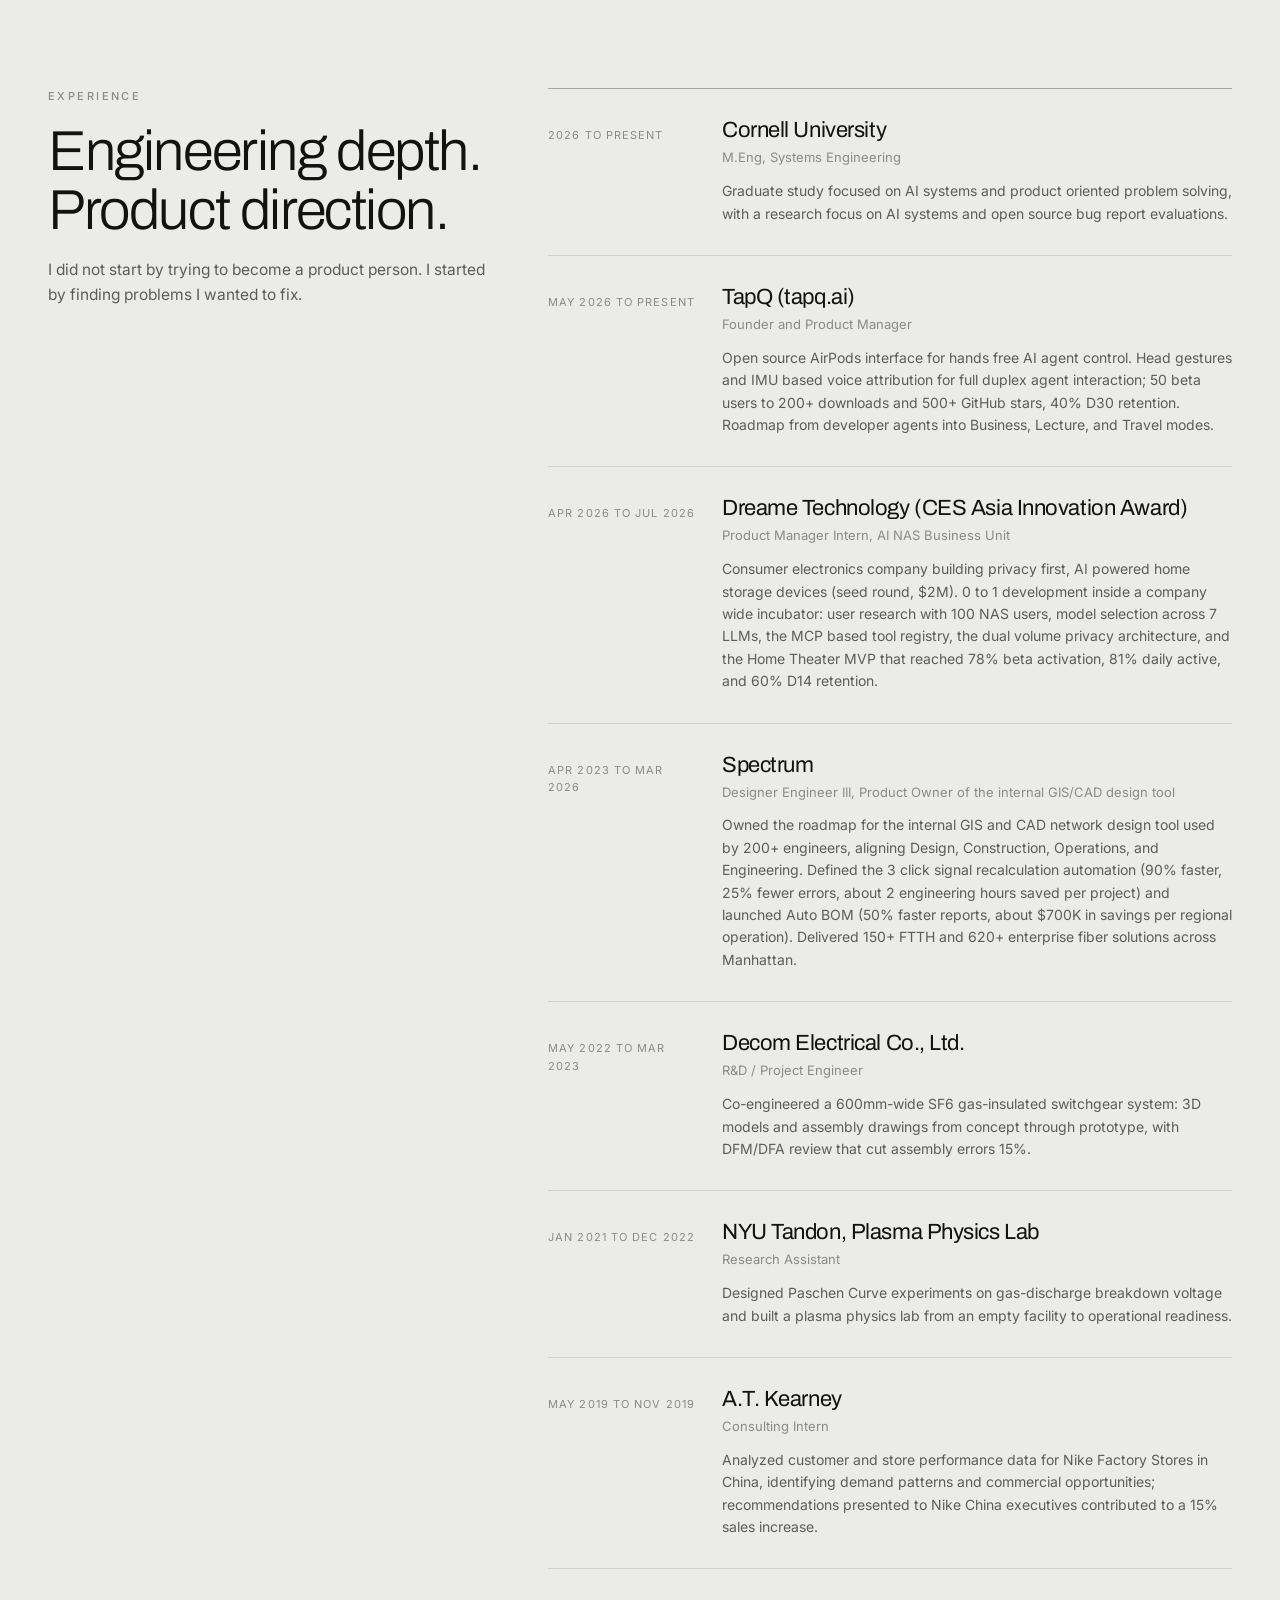
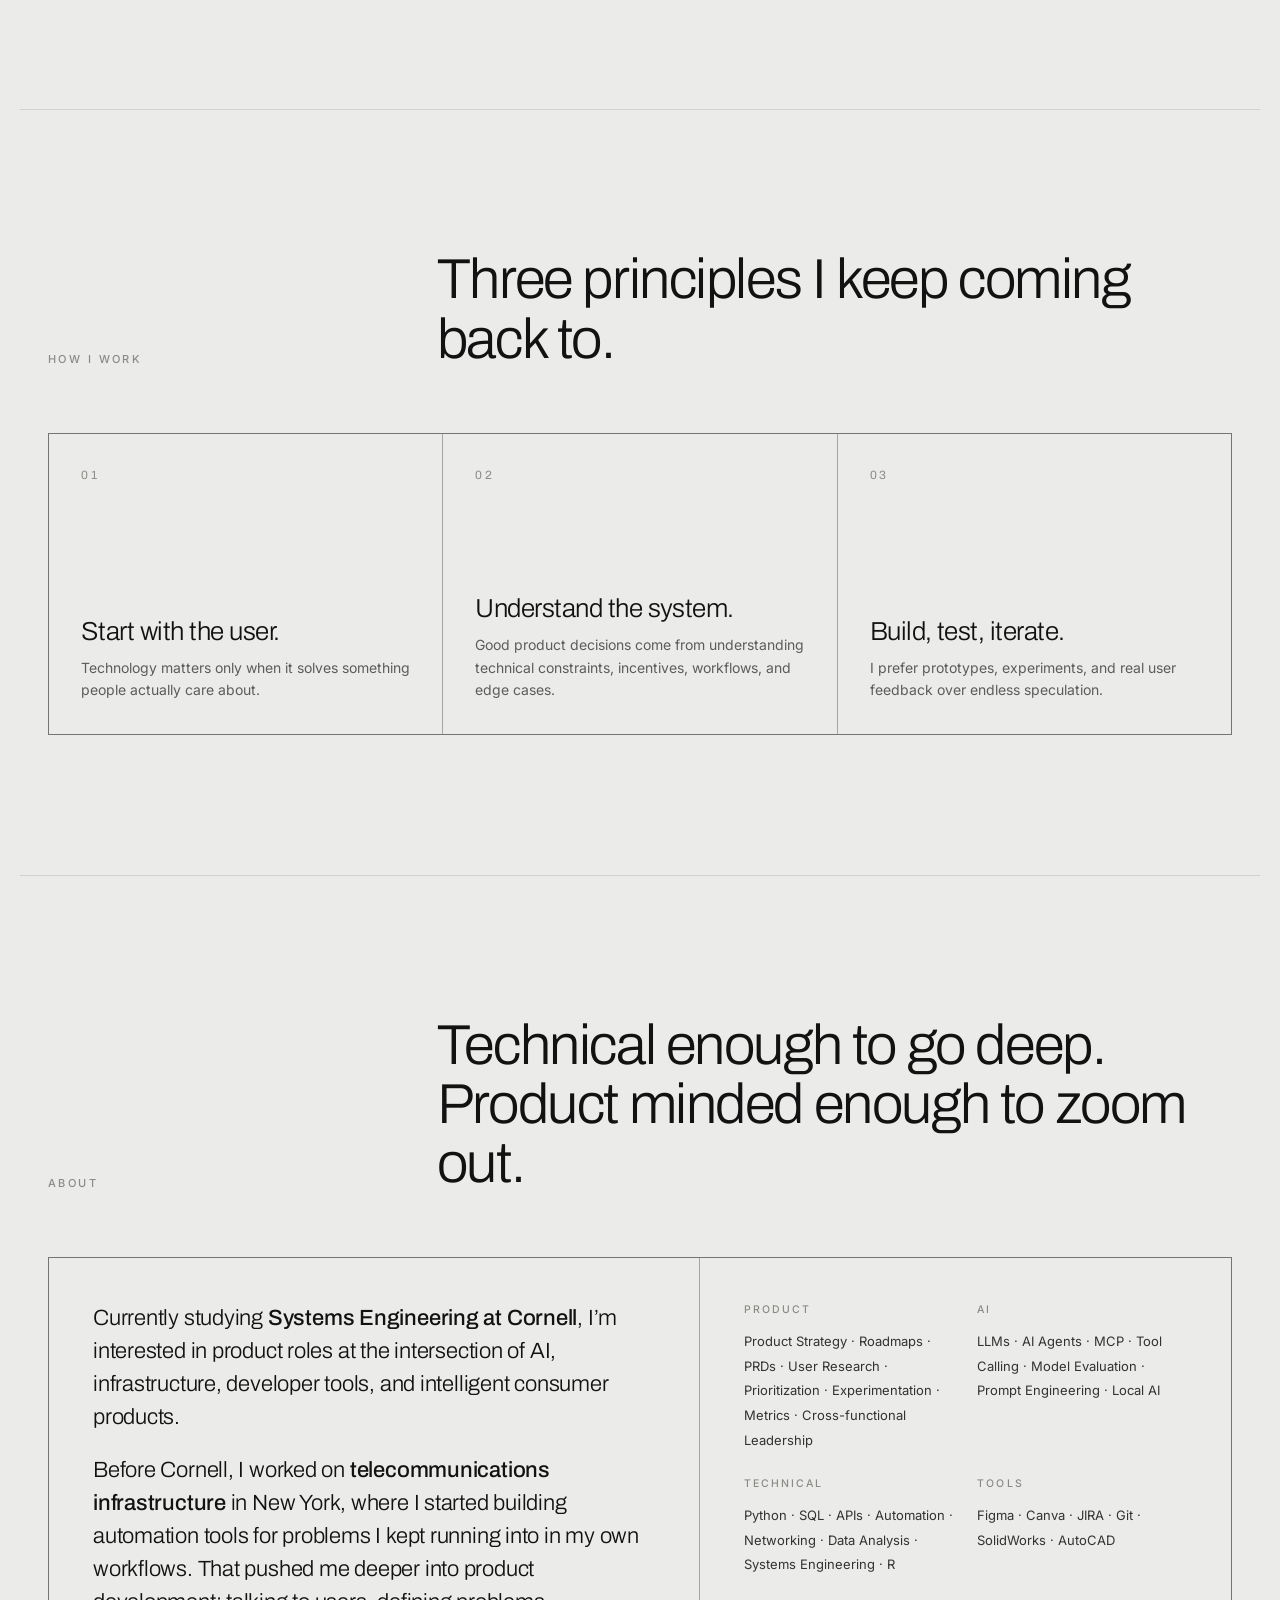
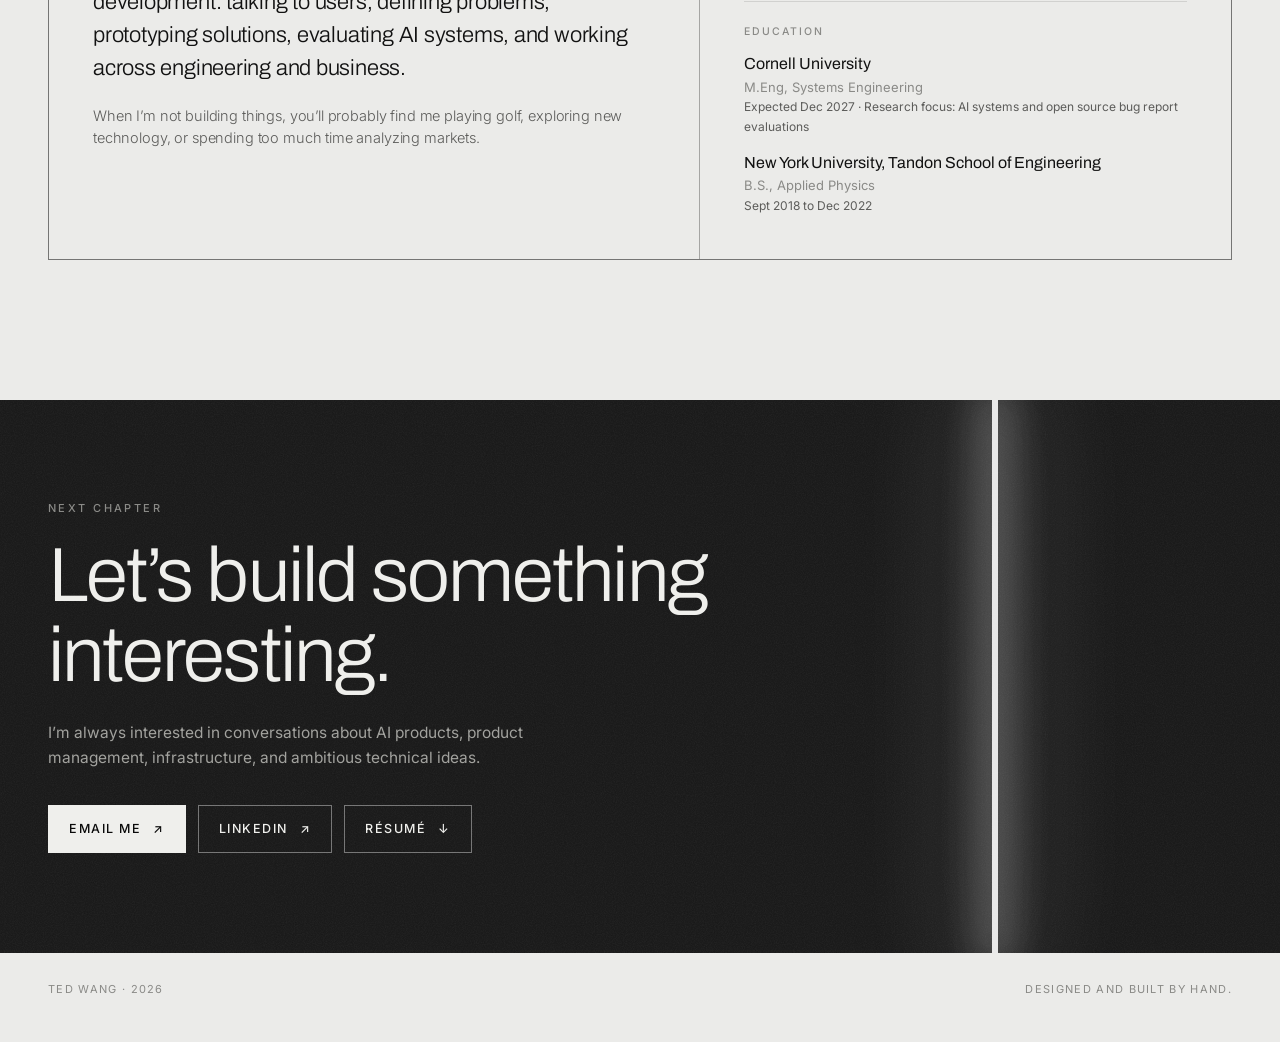
==== commit 10bf6f11: "Add profile photo and update site content Co-Authored-By: Claude Sonnet 5 <noreply@anthropic.com>" ====
--- a/index.html
+++ b/index.html
@@ -21,7 +21,7 @@
   <link rel="preconnect" href="https://fonts.googleapis.com" />
   <link rel="preconnect" href="https://fonts.gstatic.com" crossorigin />
   <link rel="stylesheet" href="https://fonts.googleapis.com/css2?family=Archivo:wght@300;400;500;600&family=Inter:wght@400;500;600&display=swap" />
-  <link rel="stylesheet" href="assets/styles.css" />
+  <link rel="stylesheet" href="assets/styles.css?v=mtto5h05" />
   <script>
     (function () {
       try {
@@ -88,10 +88,15 @@
 
     <section class="section" id="work">
       <div class="section-head reveal">
-        <div class="section-kicker">Selected work</div>
+        <div class="portrait-col">
+          <figure class="portrait">
+            <img src="assets/img/ted-wang.jpg" alt="Ted Wang" loading="lazy" />
+          </figure>
+          <div class="section-kicker">Selected work</div>
+        </div>
         <div>
           <h2>Ideas turned into systems people can actually use.</h2>
-          <p class="section-sub">One main body of work at Dreame, with two branches I built myself, and the engineering that came before it.</p>
+          <p class="section-sub">One main body of work at Dreame with two branches I built myself, the product I am building now, and the engineering that came before it.</p>
         </div>
       </div>
       <div class="projects">
@@ -159,7 +164,27 @@
         <article class="project reveal reverse">
           <div class="project-copy">
             <div>
-              <div class="project-num">02 &nbsp;·&nbsp; Automation · Infrastructure · Internal Tools · Product Thinking</div>
+              <div class="project-num">02 &nbsp;·&nbsp; Founder · Product Management · Open Source · Wearables</div>
+              <h3>AI you control without a screen.</h3>
+              <p>TapQ is an open source macOS app that turns the AirPods people already wear into a private control surface for AI agents. Nod to approve, shake to decline, tilt to choose, speak to follow up. Launched from 50 beta users to 200+ downloads and 500+ GitHub stars with 40% D30 retention, and now expanding from developer agents into Business, Lecture, and Travel modes.</p>
+              <div class="tags"><span class="tag">0 to 1</span><span class="tag">Open source</span><span class="tag">AirPods</span><span class="tag">IMU</span><span class="tag">Voice</span><span class="tag">Agents</span><span class="tag">Roadmap</span><span class="tag">User research</span></div>
+              <div class="metrics-inline"><div class="m"><strong>500+</strong><span>GitHub stars</span></div><div class="m"><strong>200+</strong><span>Downloads, from 50 beta users</span></div><div class="m"><strong>40%</strong><span>D30 retention</span></div><div class="m"><strong>5</strong><span>Agent adapters: Claude Code, Codex, Cursor, Antigravity, OpenCode</span></div></div>
+            </div>
+            <a class="project-link" href="work/tapq.html">Read the case study <span>→</span></a>
+          </div>
+          <div class="project-visual dark">
+            
+        <div class="media-frame">
+          <img src="assets/img/tapq-hero.jpg" alt="Two AirPods floating in front of a dark background with a sound wave behind them" loading="lazy" />
+        </div>
+          </div>
+        </article>
+
+
+        <article class="project reveal">
+          <div class="project-copy">
+            <div>
+              <div class="project-num">03 &nbsp;·&nbsp; Automation · Infrastructure · Internal Tools · Product Thinking</div>
               <h3>Turning repetitive infrastructure work into software.</h3>
               <p>Owned the roadmap for an internal GIS/CAD network design tool used by 200+ engineers, and turned repeated operational bottlenecks into automation adopted company wide.</p>
               <div class="tags"><span class="tag">Fiber</span><span class="tag">HFC</span><span class="tag">FTTH</span><span class="tag">Python</span><span class="tag">Internal Tooling</span><span class="tag">Workflow Automation</span><span class="tag">Network Infrastructure</span></div>
@@ -184,53 +209,10 @@
         </article>
 
 
-        <article class="project reveal">
-          <div class="project-copy">
-            <div>
-              <div class="project-num">03 &nbsp;·&nbsp; Founder · Product Management · Open Source · Wearables</div>
-              <h3>AI you control without a screen.</h3>
-              <p>TapQ is an open source macOS app that turns the AirPods people already wear into a private control surface for AI agents. Nod to approve, shake to decline, tilt to choose, speak to follow up. Launched from 50 beta users to 200+ downloads and 500+ GitHub stars with 40% D30 retention, and now expanding from developer agents into Business, Lecture, and Travel modes.</p>
-              <div class="tags"><span class="tag">0 to 1</span><span class="tag">Open source</span><span class="tag">AirPods</span><span class="tag">IMU</span><span class="tag">Voice</span><span class="tag">Agents</span><span class="tag">Roadmap</span><span class="tag">User research</span></div>
-              <div class="metrics-inline"><div class="m"><strong>500+</strong><span>GitHub stars</span></div><div class="m"><strong>200+</strong><span>Downloads, from 50 beta users</span></div><div class="m"><strong>40%</strong><span>D30 retention</span></div><div class="m"><strong>5</strong><span>Agent adapters: Claude Code, Codex, Cursor, Antigravity, OpenCode</span></div></div>
-            </div>
-            <a class="project-link" href="work/tapq.html">Read the case study <span>→</span></a>
-          </div>
-          <div class="project-visual dark">
-            
-        <div class="media-frame">
-          <img src="assets/img/tapq-hero.jpg" alt="Two AirPods floating in front of a dark background with a sound wave behind them" loading="lazy" />
-        </div>
-          </div>
-        </article>
-
-
         <article class="project reveal reverse">
           <div class="project-copy">
             <div>
-              <div class="project-num">04 &nbsp;·&nbsp; AI · Data · Product Experiment</div>
-              <h3>Turning market noise into actionable signals.</h3>
-              <p>An experimental, AI assisted market monitoring system built to identify abnormal trading activity, summarize signals, and help active traders understand market reactions faster.</p>
-              <div class="tags"><span class="tag">AI</span><span class="tag">Data</span><span class="tag">Alerts</span><span class="tag">Rapid Prototyping</span><span class="tag">Product Experiment</span></div>
-              <div class="metrics-inline"><div class="m"><strong>Experiment</strong><span>Self initiated product exploration</span></div><div class="m"><strong>3</strong><span>Core detection signals prototyped</span></div><div class="m"><strong>Iterative</strong><span>Built through rapid prototyping and testing</span></div></div>
-            </div>
-            <a class="project-link" href="work/ai-trading-signals.html">Read the case study <span>→</span></a>
-          </div>
-          <div class="project-visual">
-            
-        <div class="signal-ui" aria-hidden="true">
-          <div class="sig-row"><i></i><span>Large order flow anomaly detected</span><b>09:41</b></div>
-          <div class="sig-row"><i style="opacity:.6"></i><span>Volume acceleration above baseline</span><b>10:03</b></div>
-          <div class="sig-row"><i style="opacity:.35"></i><span>AI summary: sector momentum improving</span><b>10:18</b></div>
-          <p class="sig-note">The system should not tell you what to think. It should help you notice what deserves attention.</p>
-        </div>
-          </div>
-        </article>
-
-
-        <article class="project reveal">
-          <div class="project-copy">
-            <div>
-              <div class="project-num">05 &nbsp;·&nbsp; Plasma Physics · Electrical Engineering · Infrastructure · Software</div>
+              <div class="project-num">04 &nbsp;·&nbsp; Plasma Physics · Electrical Engineering · Infrastructure · Software</div>
               <h3>Engineering before product management.</h3>
               <p>The industries changed: plasma physics research, electrical equipment engineering, telecommunications infrastructure, software automation, AI products. The underlying habit did not. Understand the system, find the bottleneck, build a better solution.</p>
               <div class="tags"><span class="tag">Plasma Physics</span><span class="tag">SOLIDWORKS</span><span class="tag">AutoCAD</span><span class="tag">MATLAB</span><span class="tag">DFM/DFA</span><span class="tag">Systems Thinking</span></div>
@@ -444,6 +426,6 @@
     <span>Ted Wang · 2026</span>
     <span>Designed and built by hand.</span>
   </footer>
-  <script src="assets/main.js"></script>
+  <script src="assets/main.js?v=mtto5h05"></script>
 </body>
 </html>
--- a/assets/styles.css
+++ b/assets/styles.css
@@ -94,6 +94,10 @@
 .section-head { display: grid; grid-template-columns: .6fr 1.4fr; gap: 48px; align-items: end; margin-bottom: 64px; }
 .section-sub { color: var(--muted); max-width: 560px; font-size: 15.5px; margin-top: 18px; }
 .brush-rule { display: none; }
+.portrait-col { display: flex; flex-direction: column; gap: 22px; align-self: end; }
+.portrait { margin: 0; width: min(240px, 100%); aspect-ratio: 4 / 5; overflow: hidden; border: 1px solid var(--line-strong); position: relative; }
+.portrait img { display: block; width: 100%; height: 100%; object-fit: cover; transition: transform 1.2s cubic-bezier(.2,.7,.2,1); }
+.portrait:hover img { transform: scale(1.03); }
 
 /* ---------- Hero ---------- */
 .hero { max-width: var(--max); margin: 0 auto; padding: 200px 28px 100px; min-height: 100vh; display: grid; grid-template-columns: 1.1fr .9fr; align-items: center; gap: 60px; }
@@ -115,7 +119,8 @@
 
 /* hero art: a minimal Newton's cradle */
 .hero-art { position: relative; height: 560px; display: grid; place-items: center; }
-.cradle { position: relative; width: min(420px, 100%); height: 420px; }
+.cradle { position: relative; width: min(500px, 100%); height: 420px; cursor: pointer; user-select: none; touch-action: manipulation; }
+.pend { will-change: transform; }
 .cradle-frame { position: absolute; left: 0; right: 0; top: 40px; height: 1px; background: var(--ink); }
 .cradle-frame::before, .cradle-frame::after { content: ""; position: absolute; top: 0; width: 1px; height: 340px; background: var(--ink); }
 .cradle-frame::before { left: 0; } .cradle-frame::after { right: 0; }
@@ -127,10 +132,6 @@
 :root[data-theme="dark"] .pend b { box-shadow: 0 14px 24px rgba(0,0,0,.6); }
 .cradle-floor { position: absolute; left: 0; right: 0; top: 380px; height: 1px; background: var(--ink); }
 .cradle-floor::after { content: ""; position: absolute; left: 16%; right: 16%; top: -30px; height: 16px; background: rgba(0,0,0,.16); filter: blur(12px); }
-.p1 { animation: swingL 2.4s cubic-bezier(.45,0,.55,1) infinite; }
-.p5 { animation: swingR 2.4s cubic-bezier(.45,0,.55,1) infinite; }
-@keyframes swingL { 0% { transform: rotate(0deg); } 25% { transform: rotate(34deg); } 50% { transform: rotate(0deg); } 100% { transform: rotate(0deg); } }
-@keyframes swingR { 0% { transform: rotate(0deg); } 50% { transform: rotate(0deg); } 75% { transform: rotate(-34deg); } 100% { transform: rotate(0deg); } }
 
 /* ---------- Projects ---------- */
 .projects { display: grid; gap: 0; border-top: 1px solid var(--line-strong); }
@@ -396,7 +397,7 @@
 @media (prefers-reduced-motion: reduce) {
   html { scroll-behavior: auto; }
   .reveal { opacity: 1; transform: none; transition: none; }
-  .p1, .p5 { animation: none; }
+  .cradle { --idle: 0; }
 }
 
 /* ---------- Responsive ---------- */
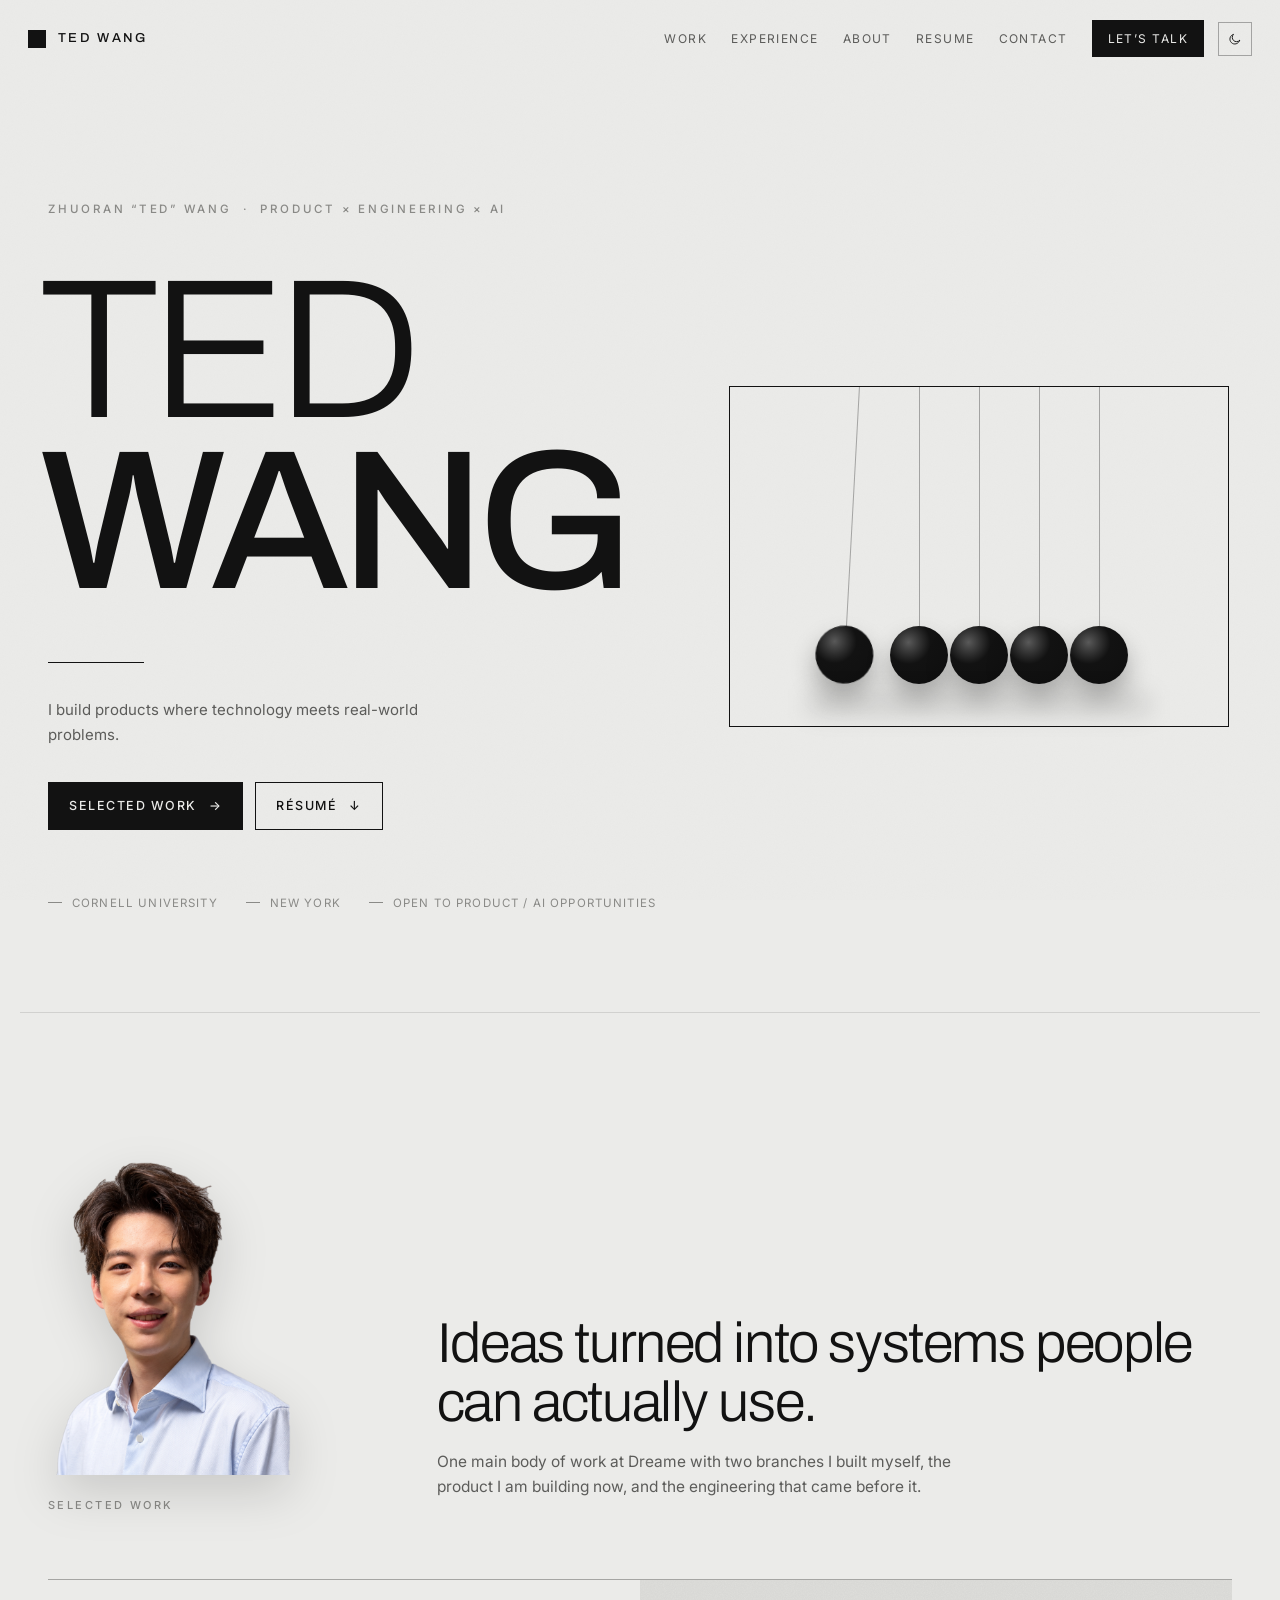
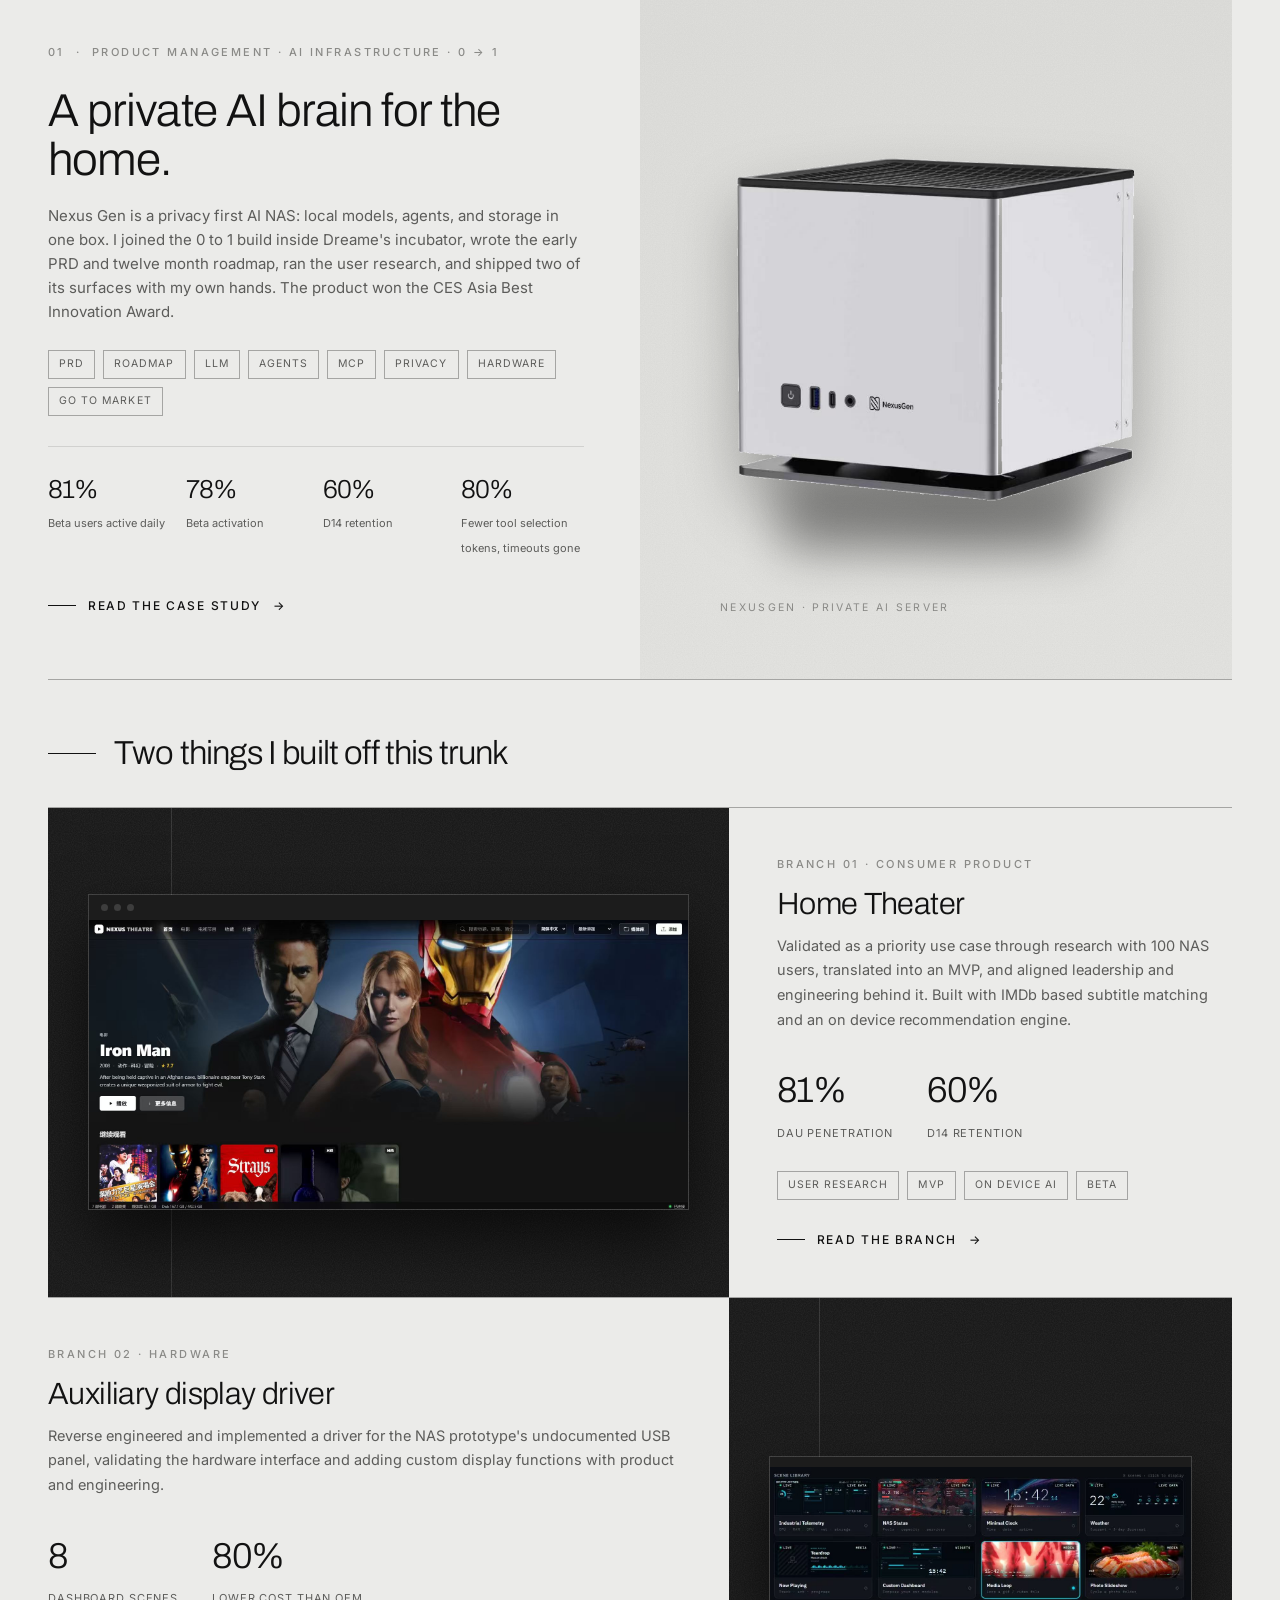
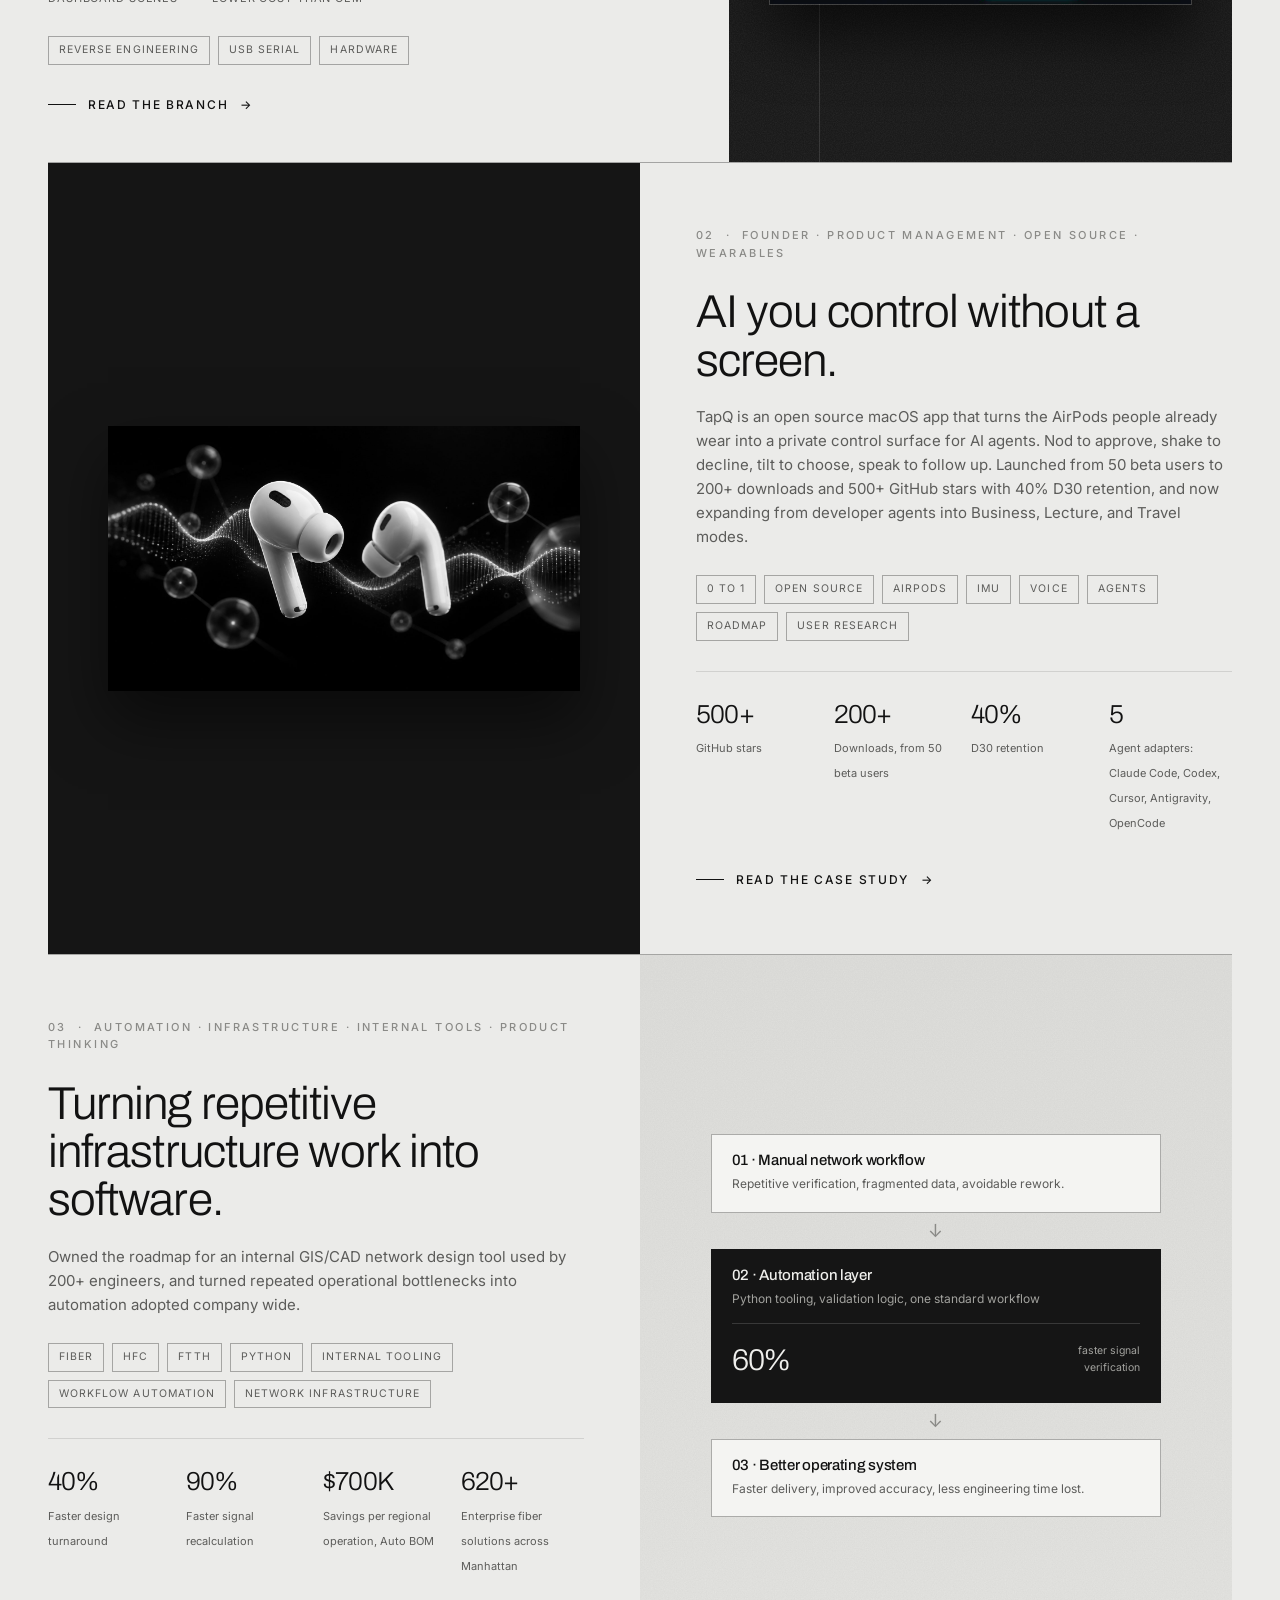
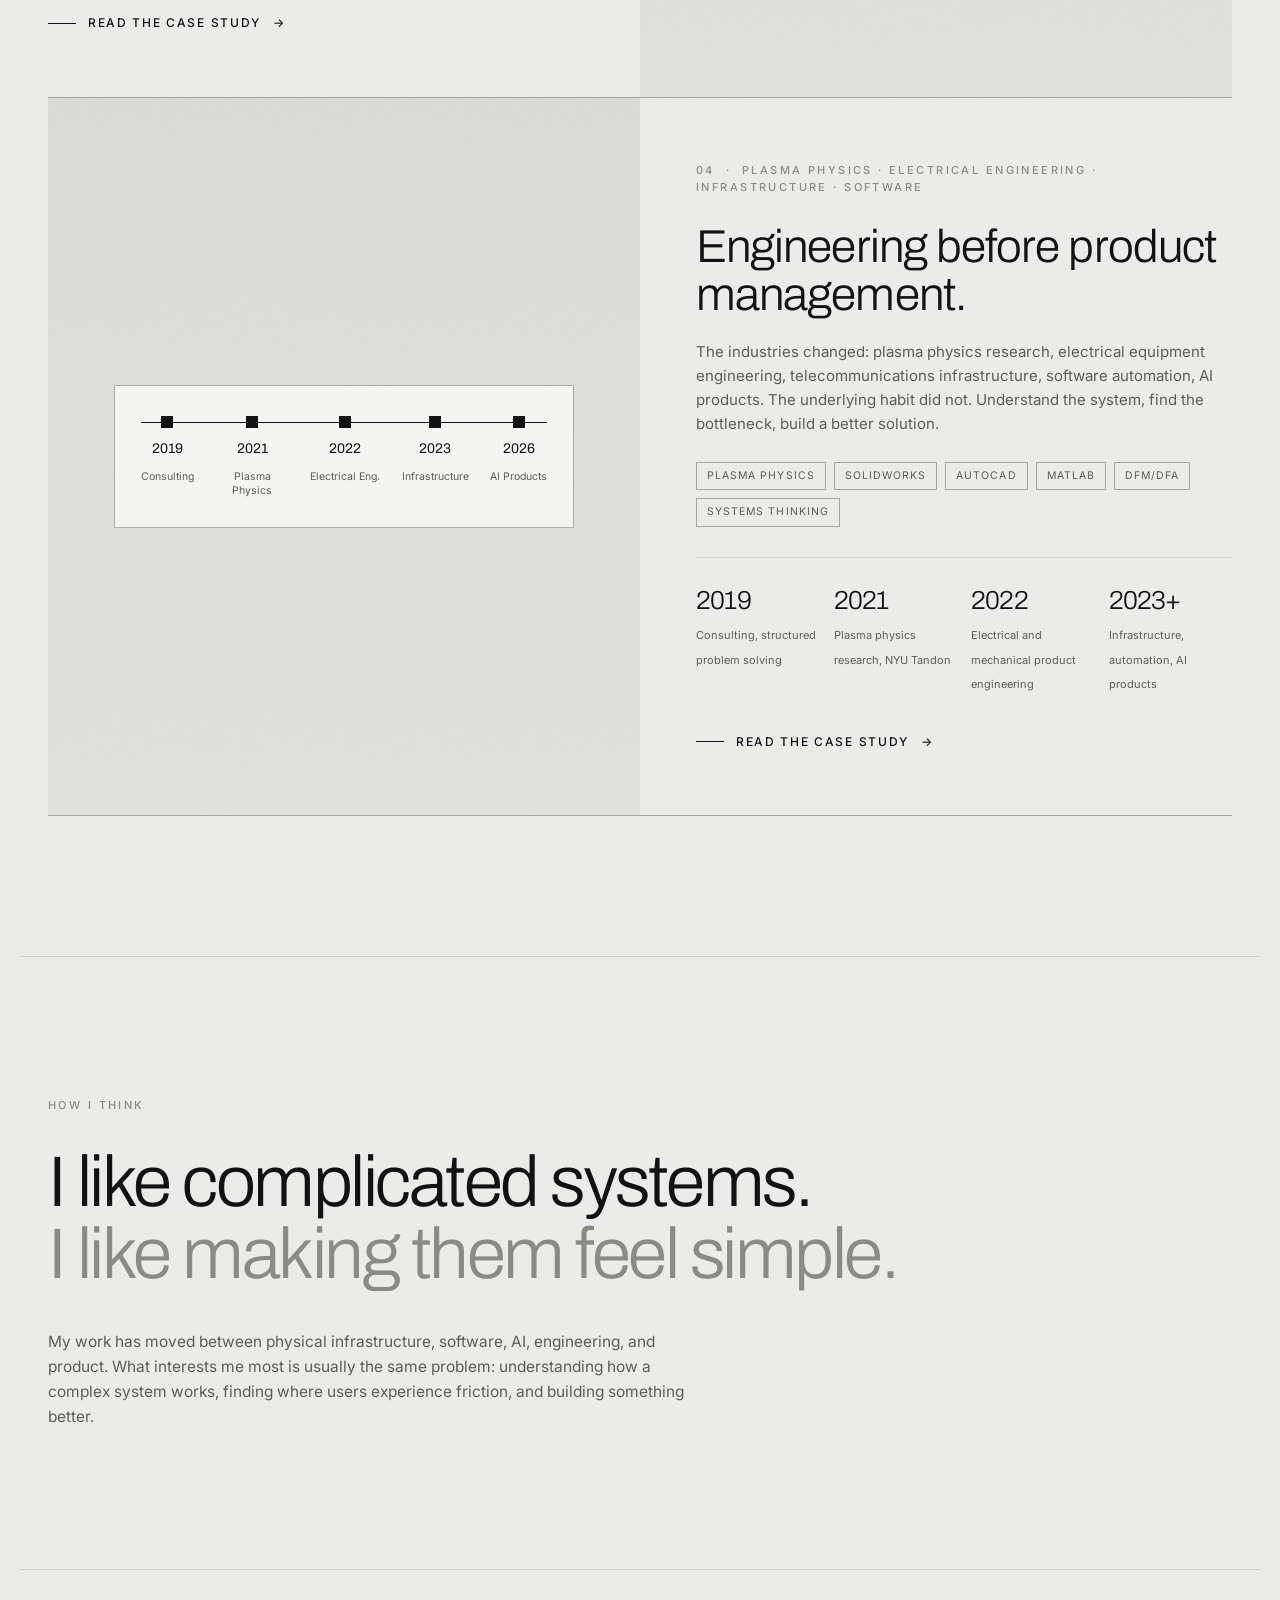
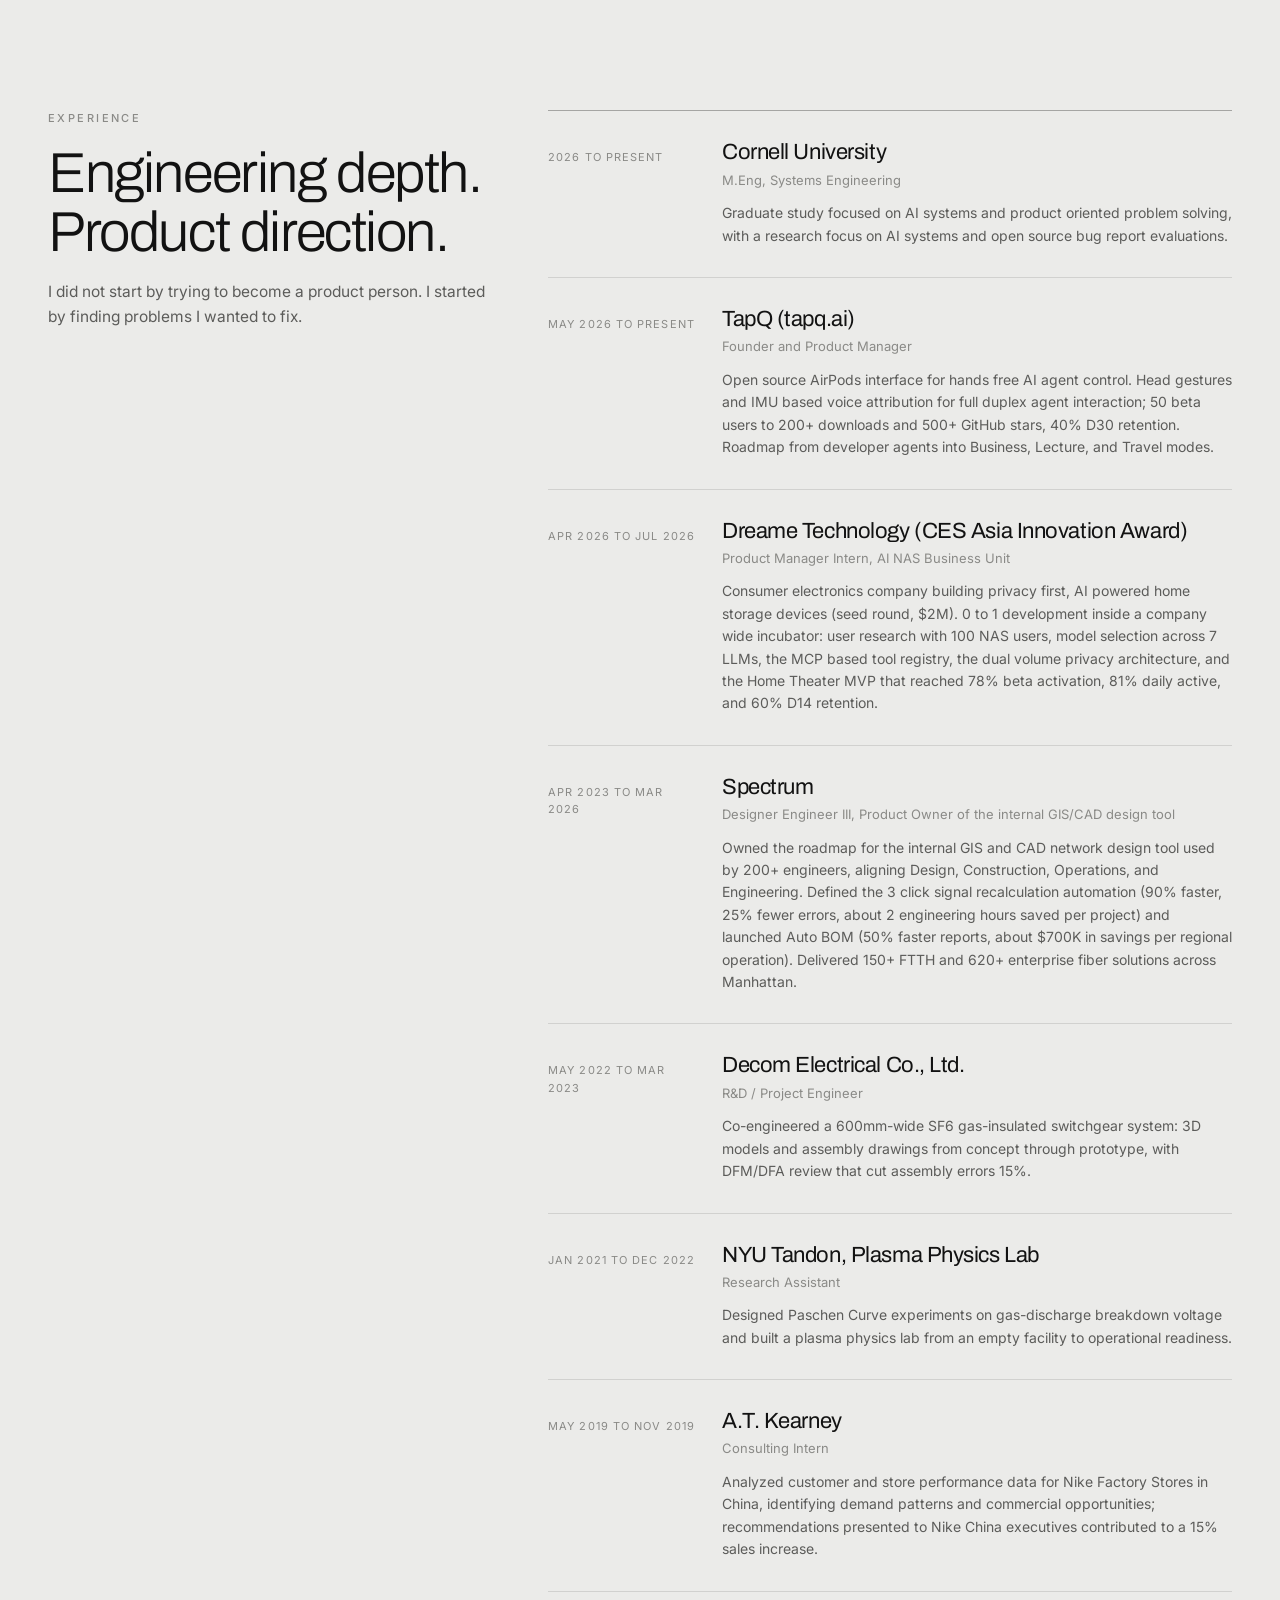
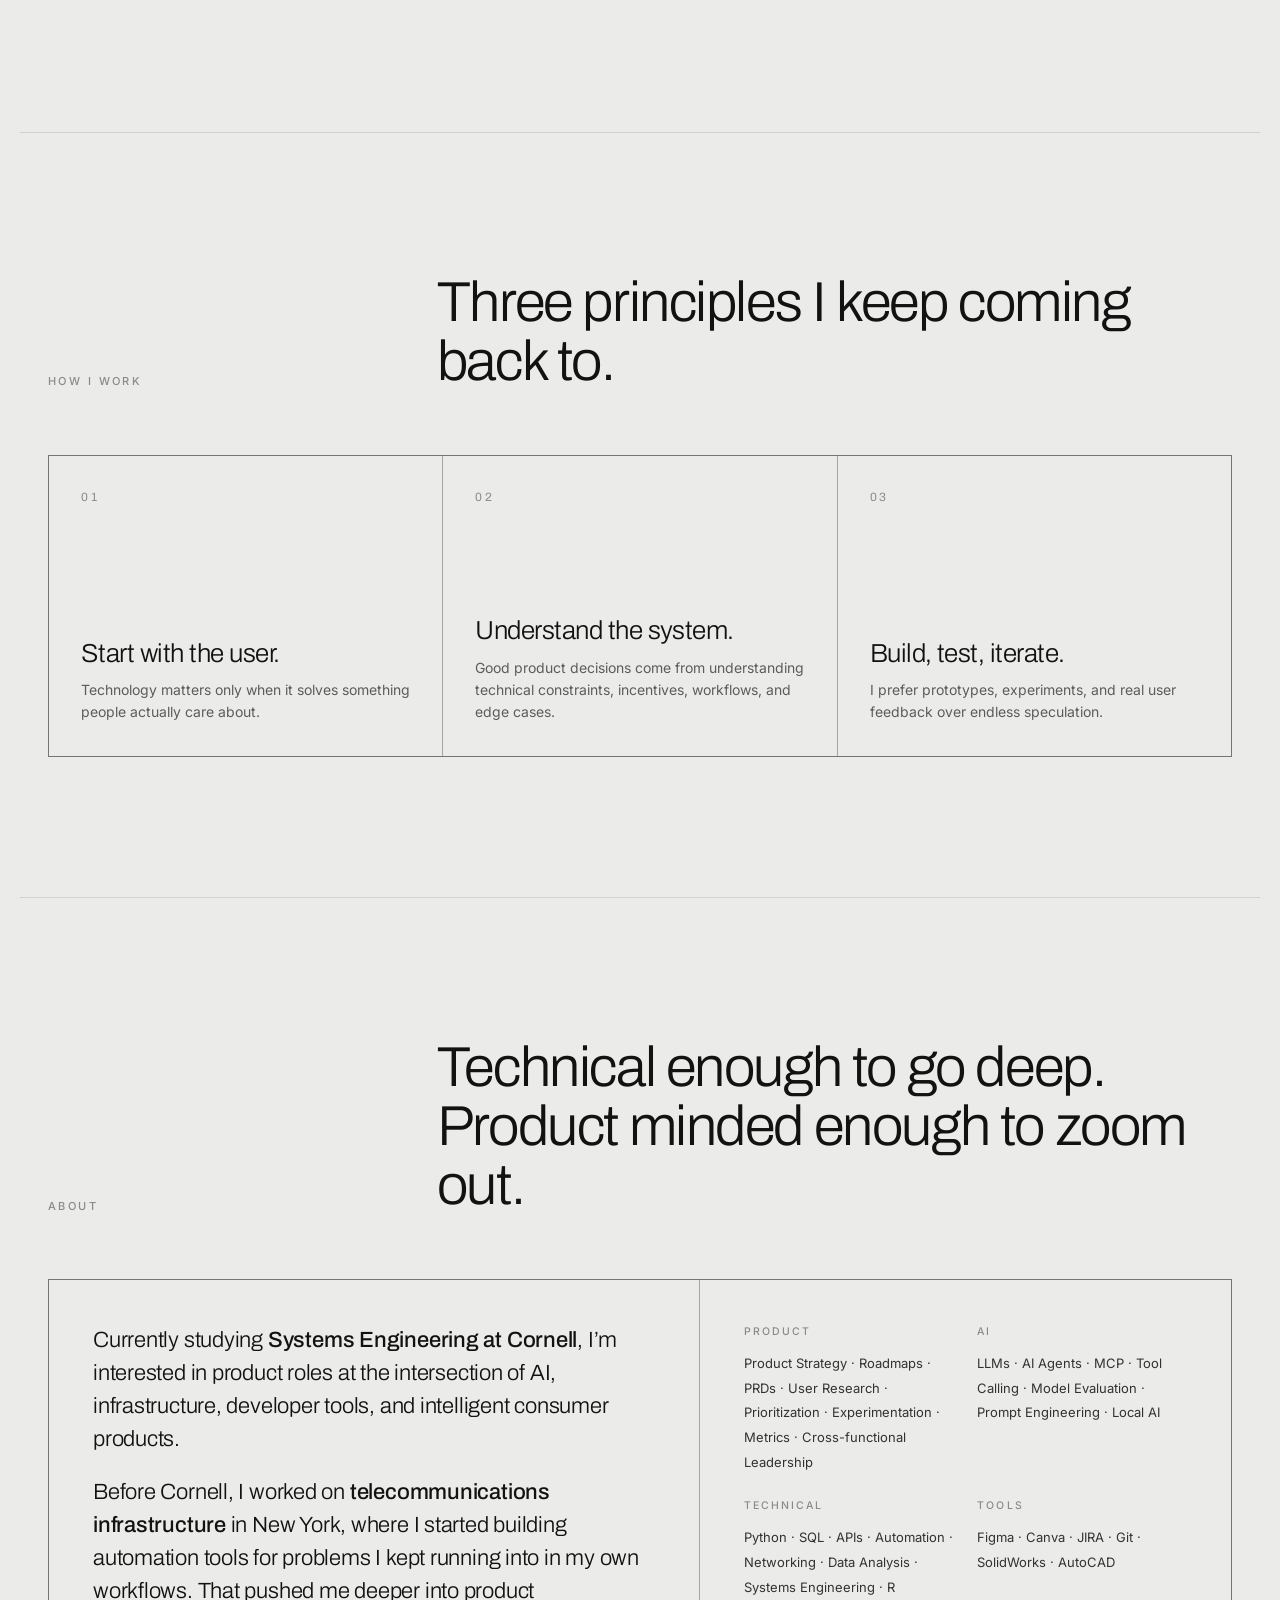
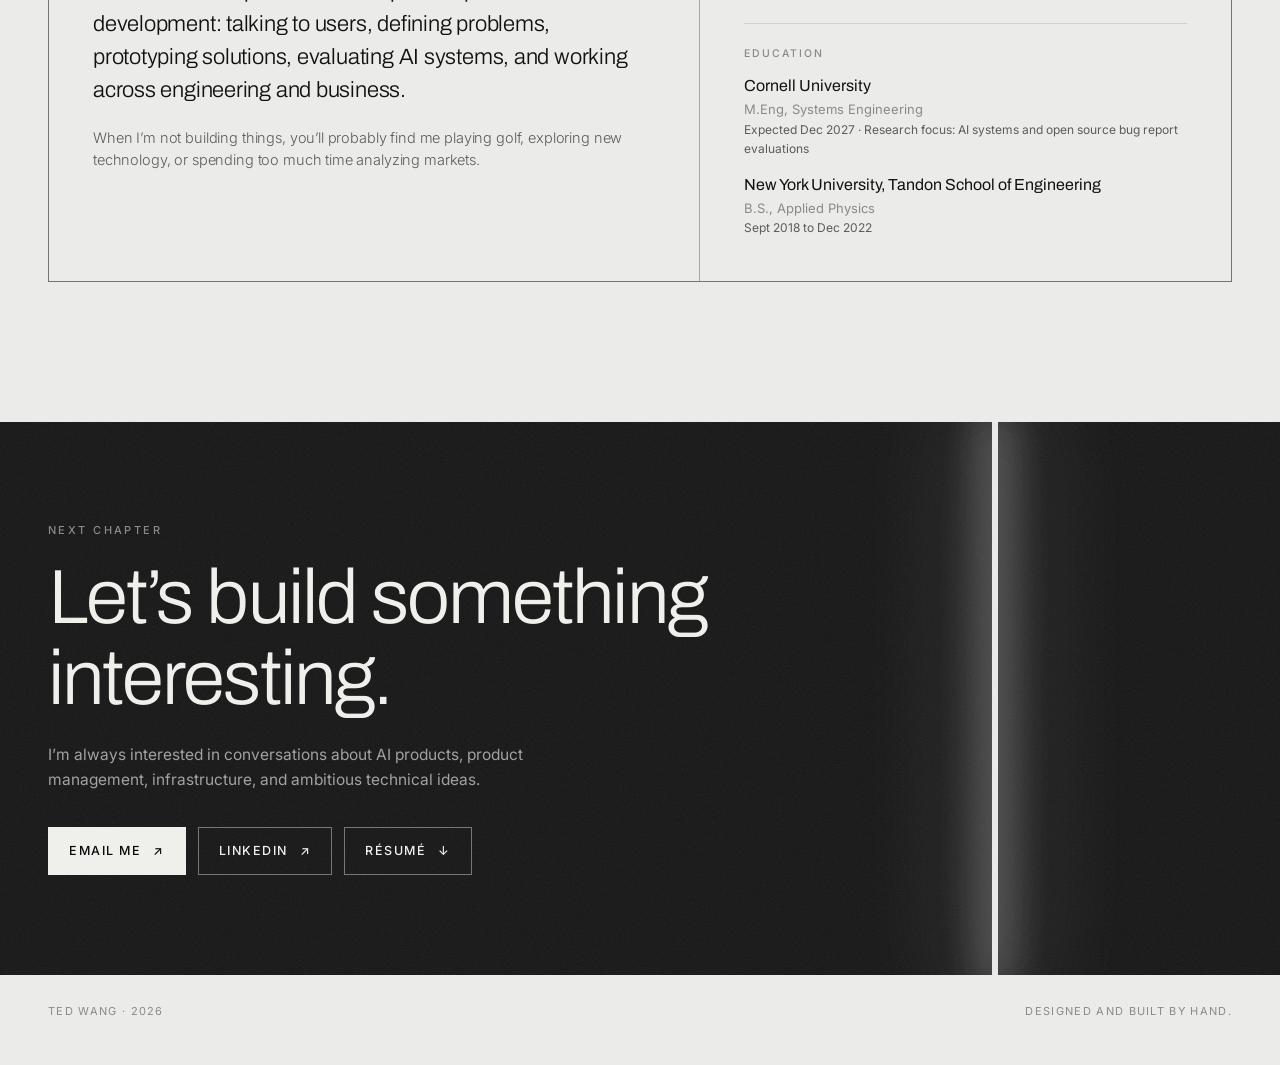
==== commit c2cd1714: "Update profile photo and regenerate pages Co-Authored-By: Claude Sonnet 5 <noreply@anthropic.com>" ====
--- a/index.html
+++ b/index.html
@@ -21,7 +21,7 @@
   <link rel="preconnect" href="https://fonts.googleapis.com" />
   <link rel="preconnect" href="https://fonts.gstatic.com" crossorigin />
   <link rel="stylesheet" href="https://fonts.googleapis.com/css2?family=Archivo:wght@300;400;500;600&family=Inter:wght@400;500;600&display=swap" />
-  <link rel="stylesheet" href="assets/styles.css?v=mtto5h05" />
+  <link rel="stylesheet" href="assets/styles.css?v=mttok7d9" />
   <script>
     (function () {
       try {
@@ -90,7 +90,7 @@
       <div class="section-head reveal">
         <div class="portrait-col">
           <figure class="portrait">
-            <img src="assets/img/ted-wang.jpg" alt="Ted Wang" loading="lazy" />
+            <img src="assets/img/ted-wang.png" alt="Ted Wang" loading="lazy" />
           </figure>
           <div class="section-kicker">Selected work</div>
         </div>
@@ -426,6 +426,6 @@
     <span>Ted Wang · 2026</span>
     <span>Designed and built by hand.</span>
   </footer>
-  <script src="assets/main.js?v=mtto5h05"></script>
+  <script src="assets/main.js?v=mttok7d9"></script>
 </body>
 </html>
--- a/assets/styles.css
+++ b/assets/styles.css
@@ -95,9 +95,9 @@
 .section-sub { color: var(--muted); max-width: 560px; font-size: 15.5px; margin-top: 18px; }
 .brush-rule { display: none; }
 .portrait-col { display: flex; flex-direction: column; gap: 22px; align-self: end; }
-.portrait { margin: 0; width: min(240px, 100%); aspect-ratio: 4 / 5; overflow: hidden; border: 1px solid var(--line-strong); position: relative; }
-.portrait img { display: block; width: 100%; height: 100%; object-fit: cover; transition: transform 1.2s cubic-bezier(.2,.7,.2,1); }
-.portrait:hover img { transform: scale(1.03); }
+.portrait { margin: 0; width: min(250px, 100%); position: relative; }
+.portrait img { display: block; width: 100%; height: auto; filter: drop-shadow(0 18px 24px rgba(0,0,0,.14)); transition: transform 1.2s cubic-bezier(.2,.7,.2,1); }
+.portrait:hover img { transform: translateY(-4px); }
 
 /* ---------- Hero ---------- */
 .hero { max-width: var(--max); margin: 0 auto; padding: 200px 28px 100px; min-height: 100vh; display: grid; grid-template-columns: 1.1fr .9fr; align-items: center; gap: 60px; }
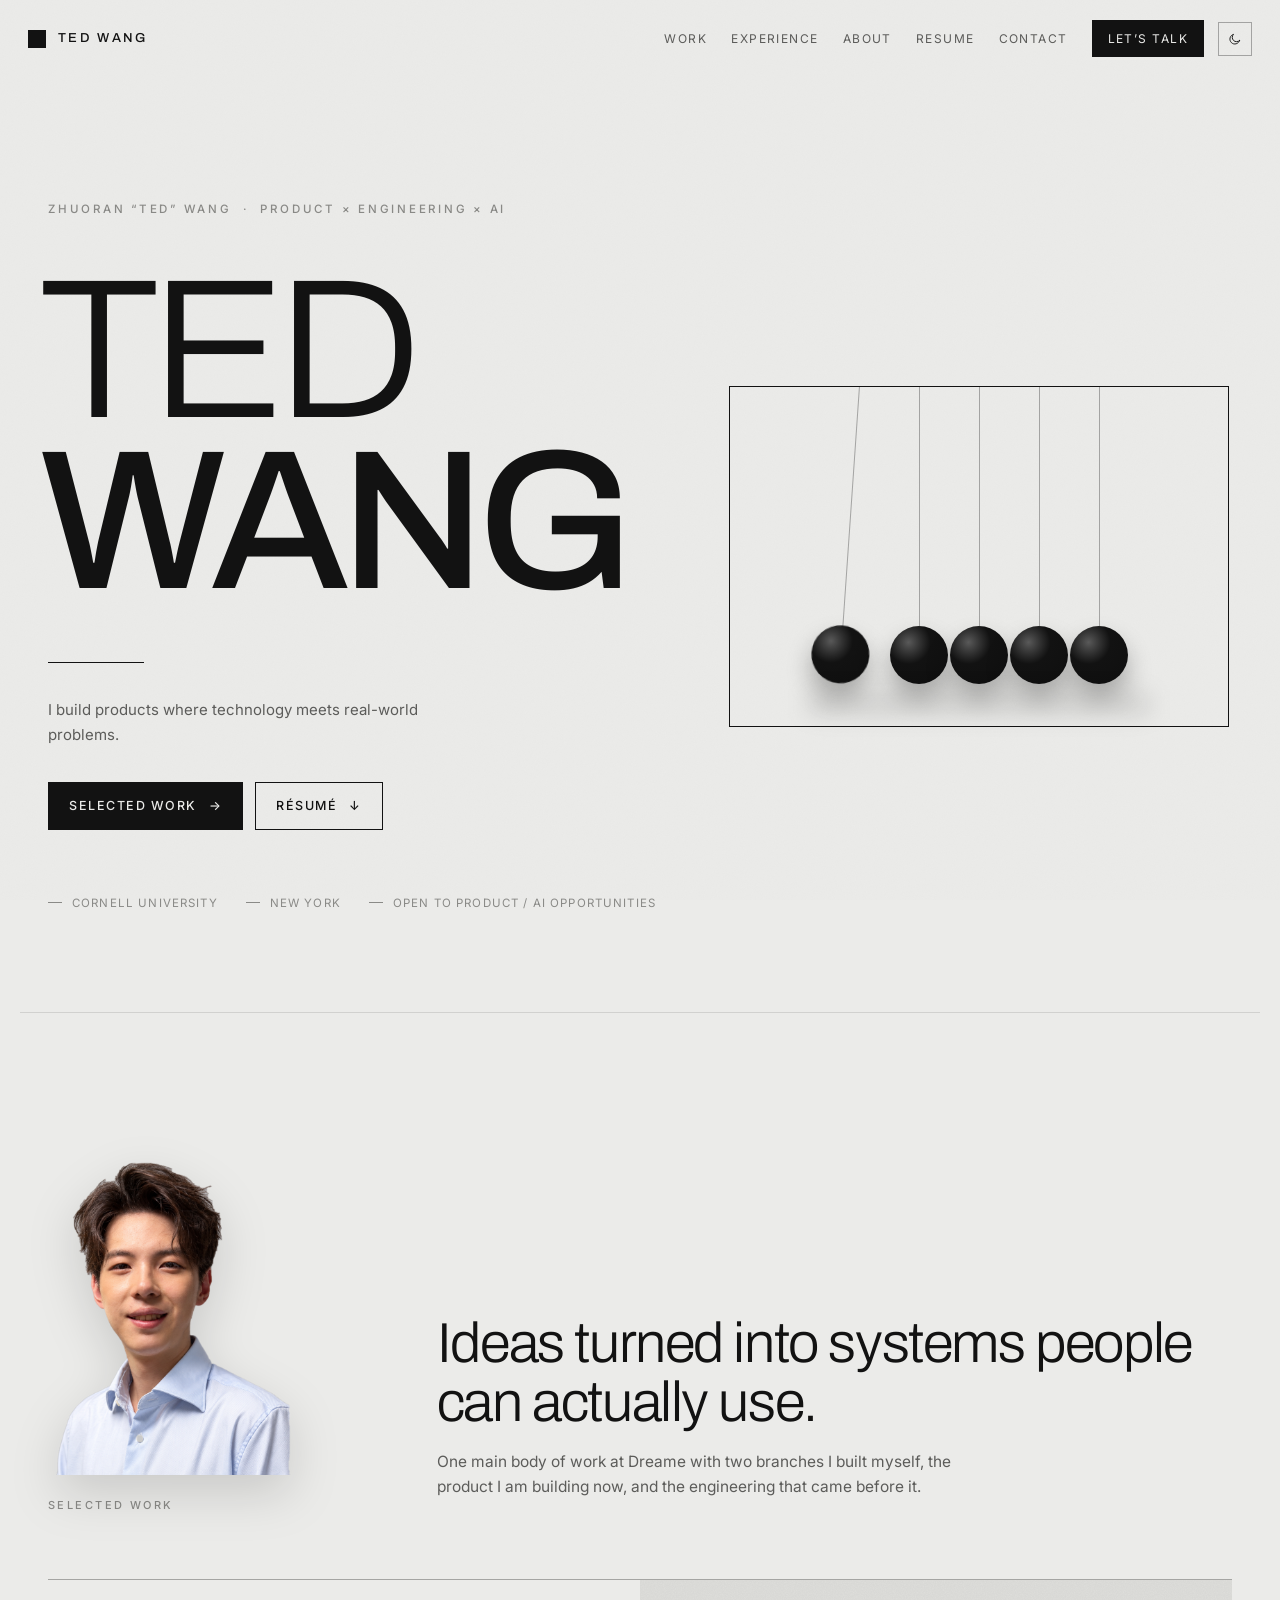
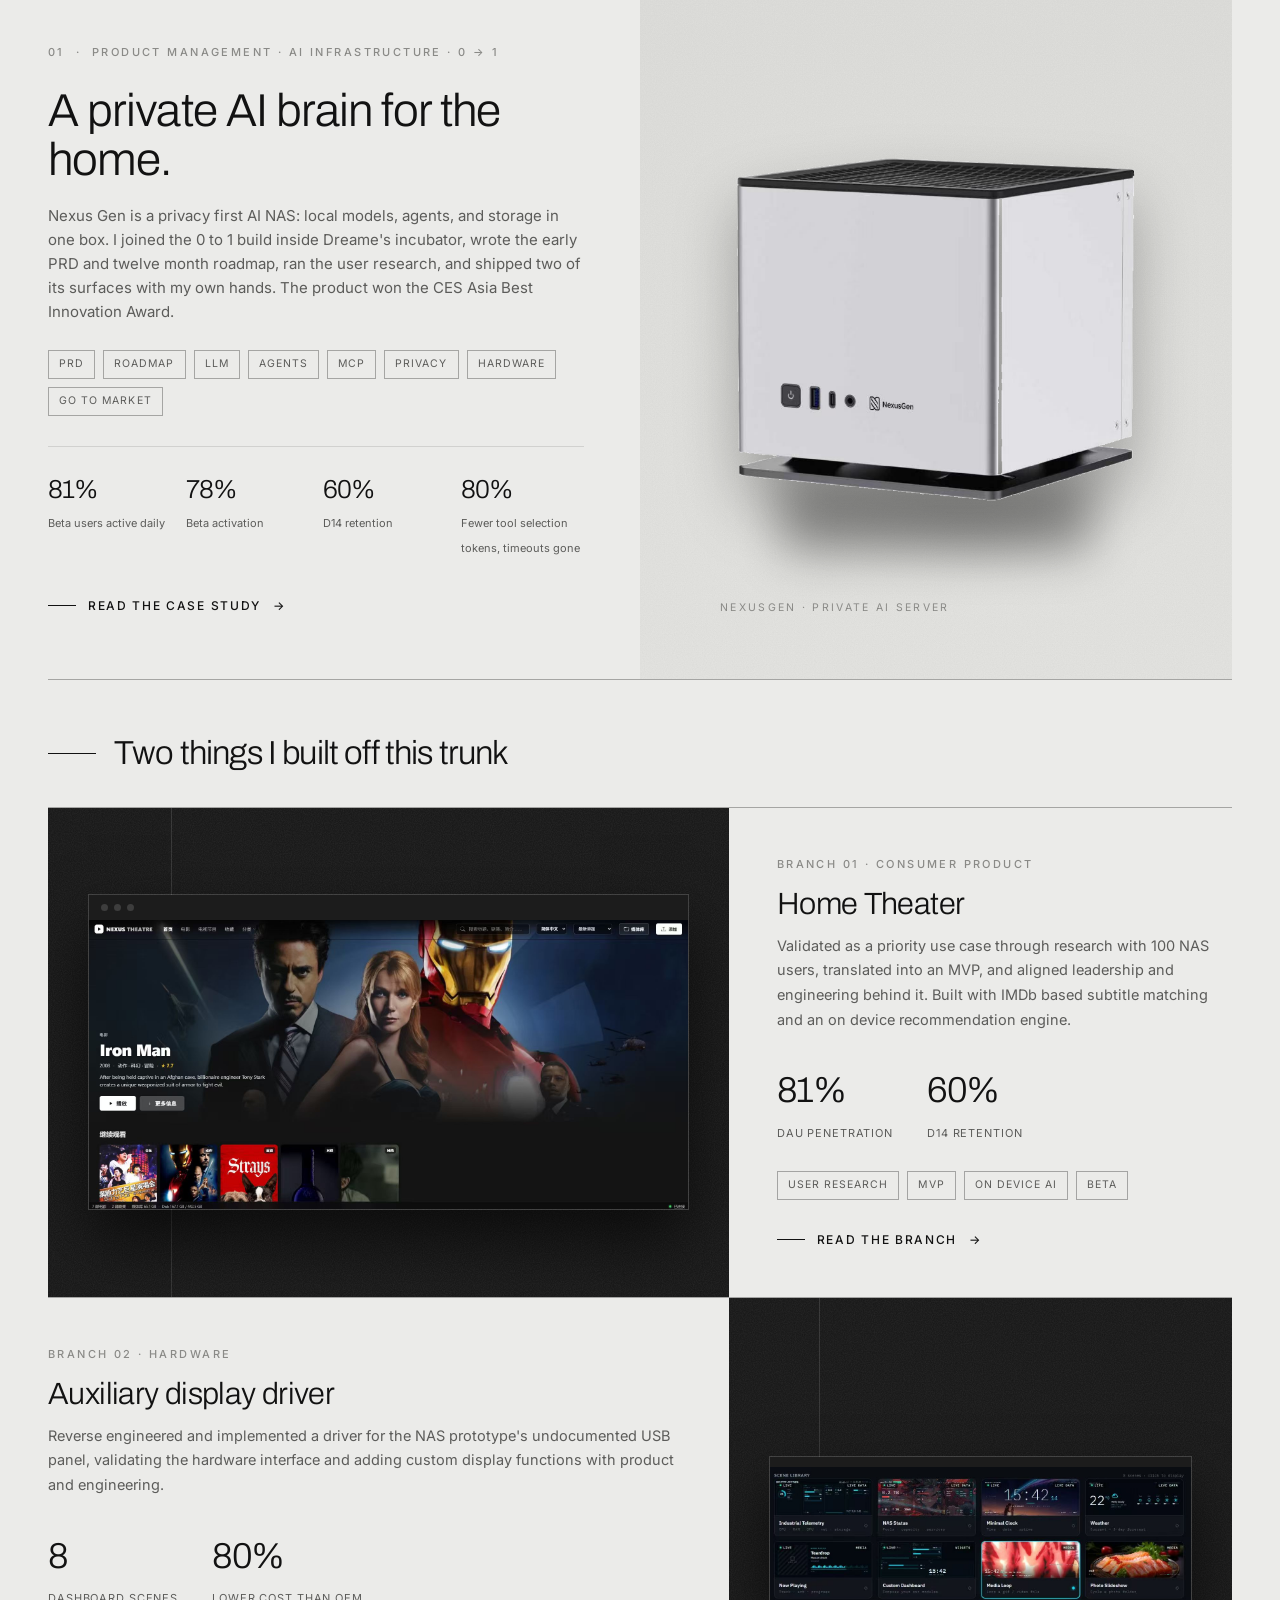
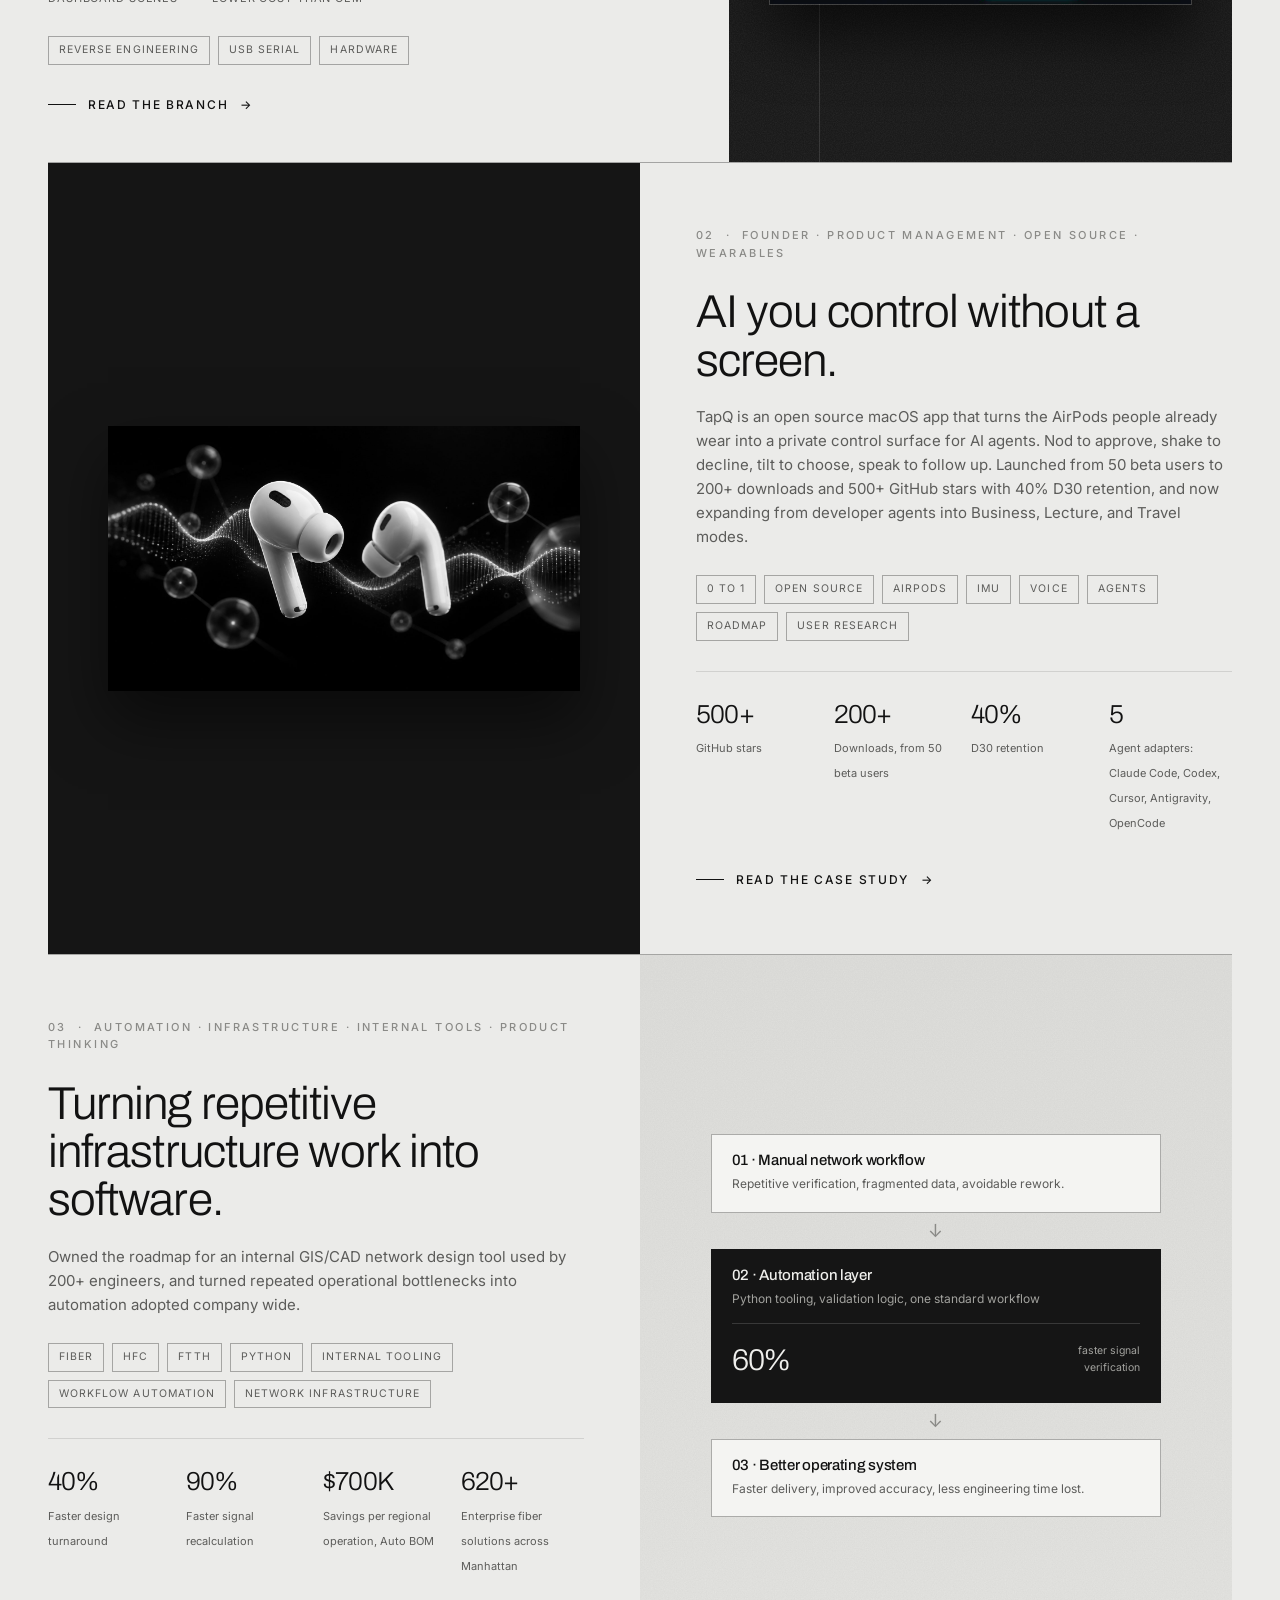
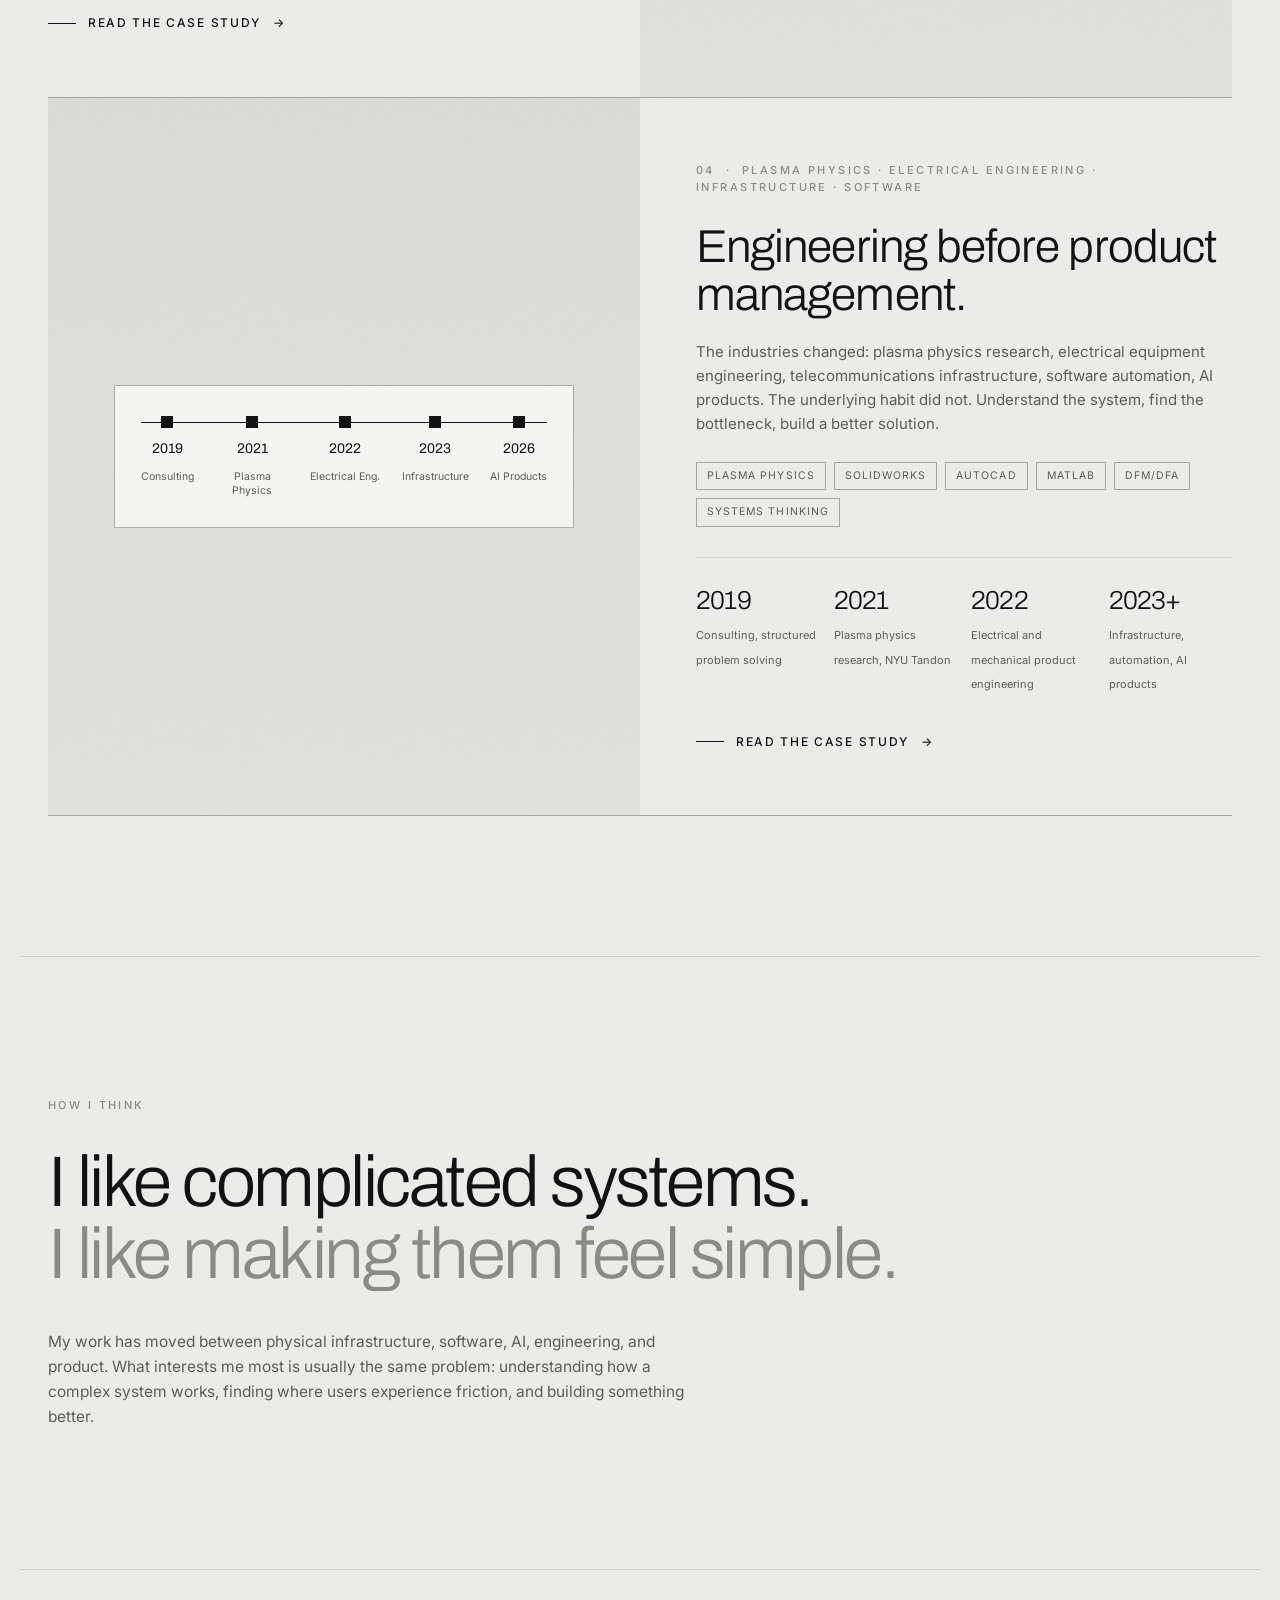
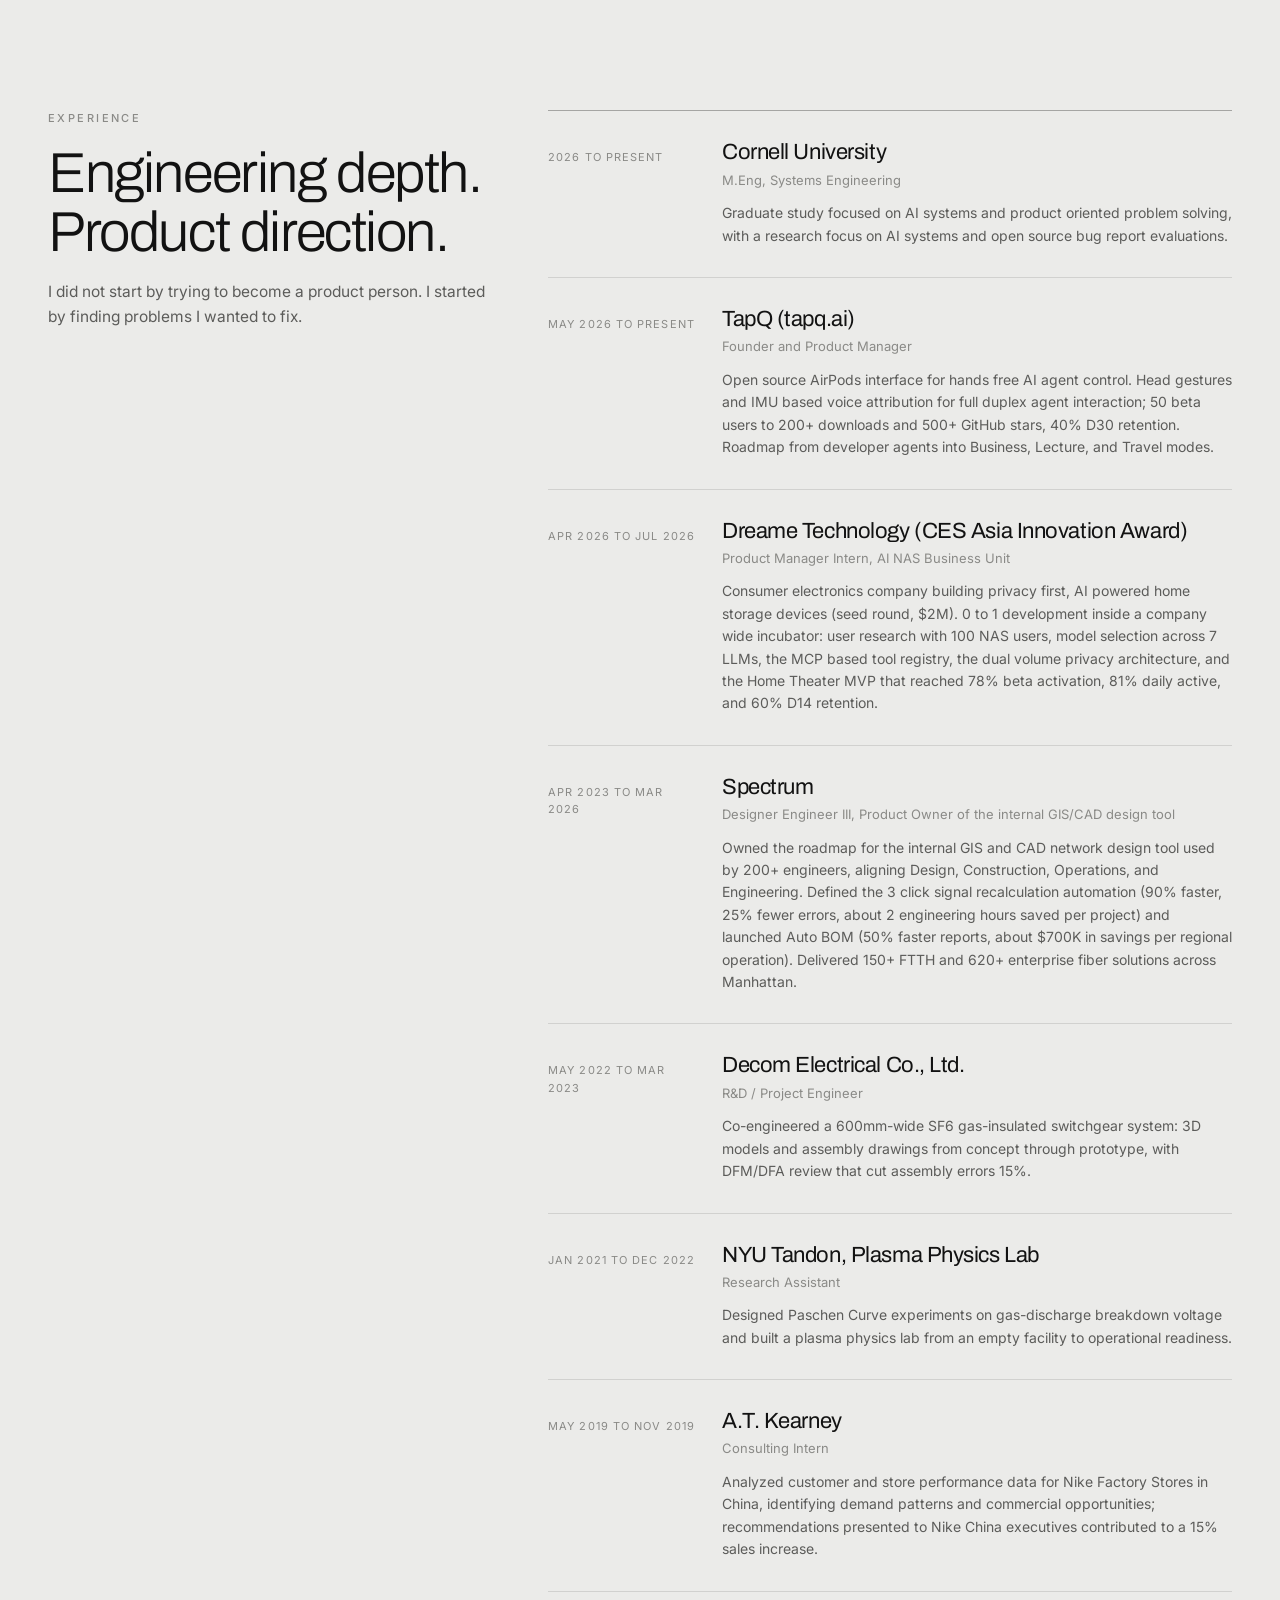
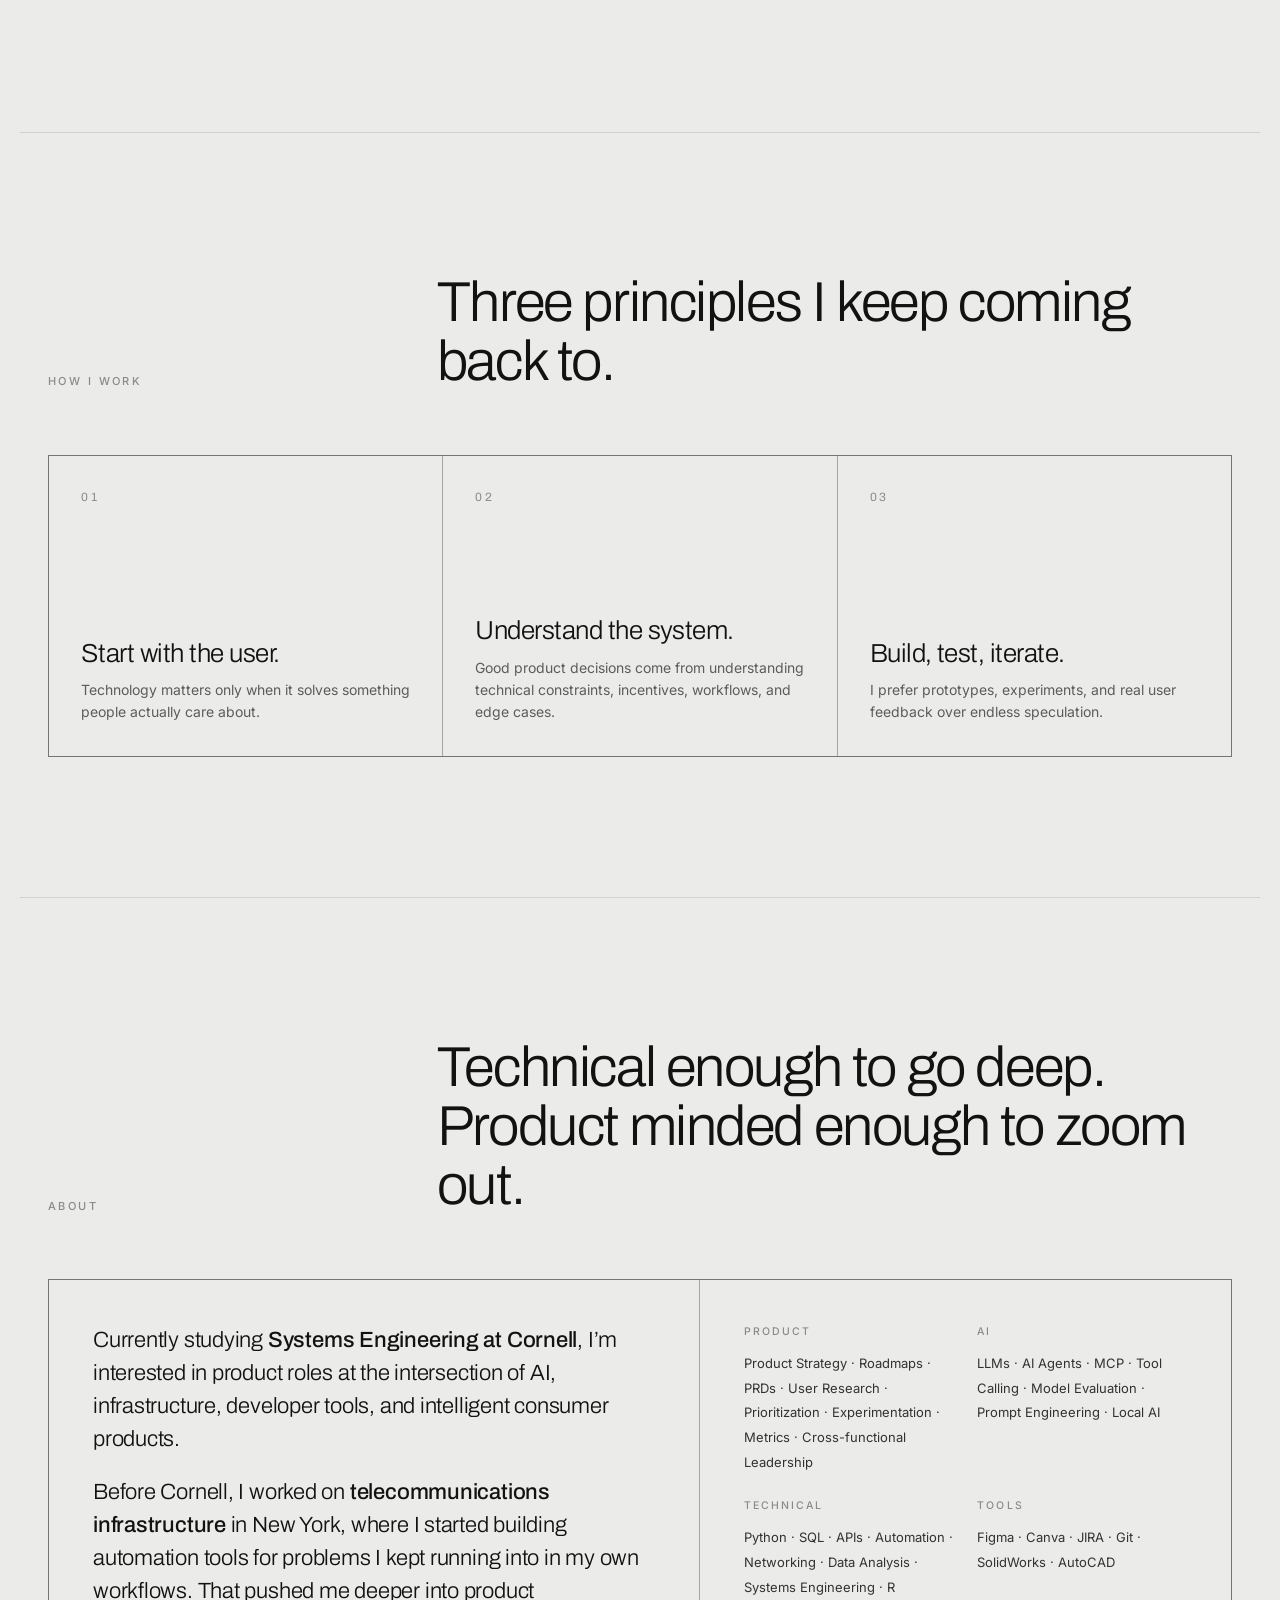
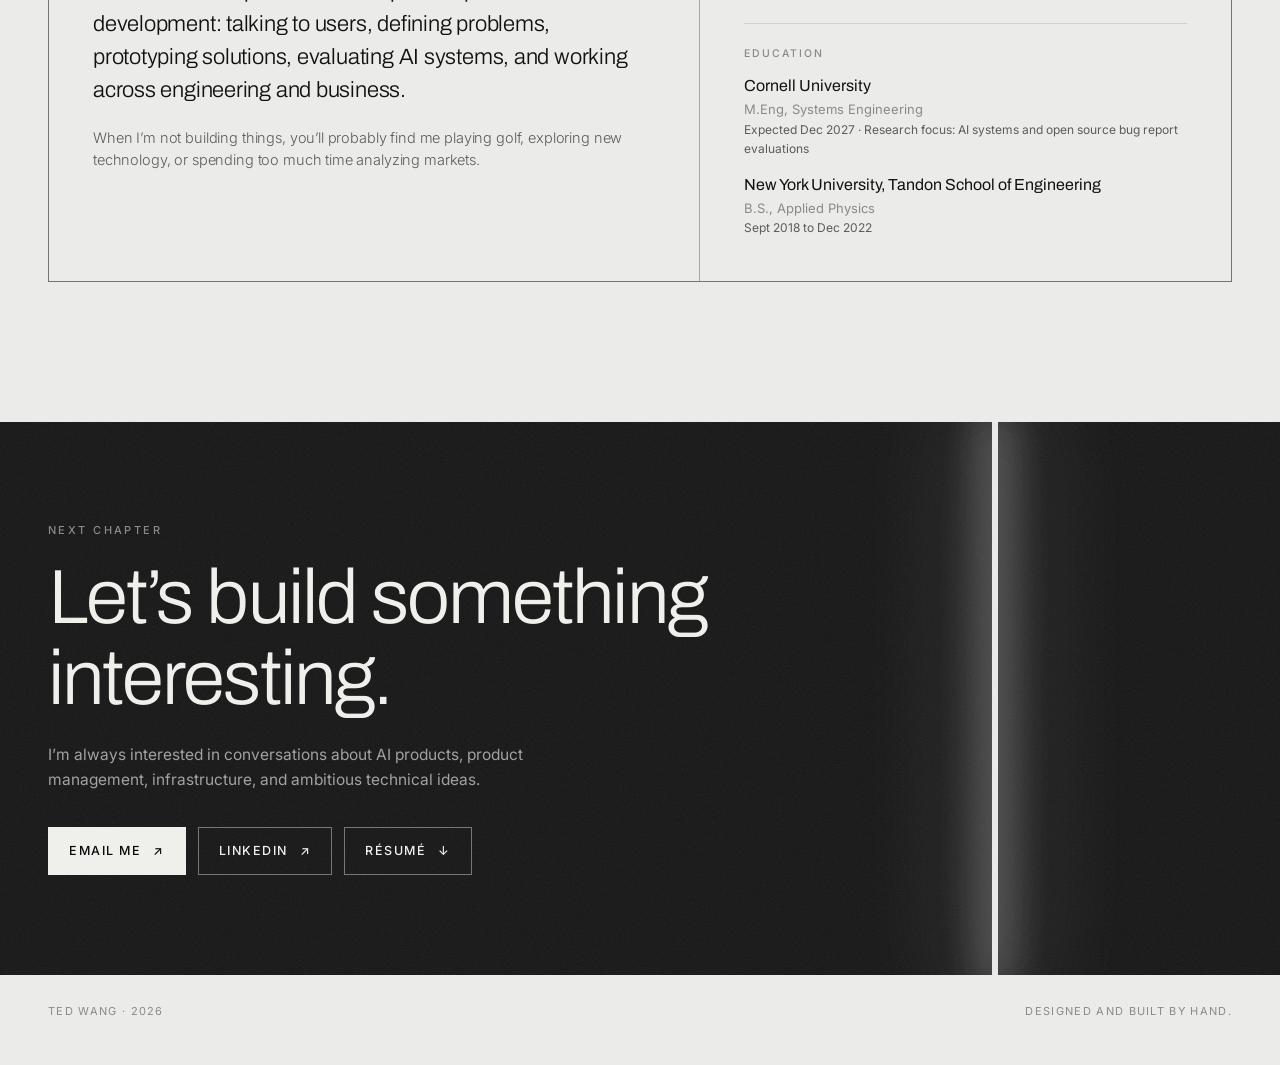
==== commit e4205b24: "Point site to custom domain tedwangzr.com Add CNAME file for GitHub Pages and update canonical/OG UR" ====
--- a/index.html
+++ b/index.html
@@ -5,23 +5,23 @@
   <meta name="viewport" content="width=device-width, initial-scale=1.0" />
   <title>Ted Wang · Product × Engineering × AI</title>
   <meta name="description" content="Ted Wang, product minded engineer and Cornell Systems Engineering graduate student working across AI products, infrastructure, and emerging technology." />
-  <link rel="canonical" href="https://tedwang.dev/" />
+  <link rel="canonical" href="https://tedwangzr.com/" />
   <link rel="icon" href="favicon.svg" type="image/svg+xml" />
   <meta name="theme-color" content="#ebebe9" />
   <meta property="og:type" content="website" />
   <meta property="og:title" content="Ted Wang · Product × Engineering × AI" />
   <meta property="og:description" content="Ted Wang, product minded engineer and Cornell Systems Engineering graduate student working across AI products, infrastructure, and emerging technology." />
-  <meta property="og:url" content="https://tedwang.dev/" />
+  <meta property="og:url" content="https://tedwangzr.com/" />
   <meta property="og:site_name" content="Ted Wang" />
-  <meta property="og:image" content="https://tedwang.dev/og.png" />
+  <meta property="og:image" content="https://tedwangzr.com/og.png" />
   <meta name="twitter:card" content="summary_large_image" />
   <meta name="twitter:title" content="Ted Wang · Product × Engineering × AI" />
   <meta name="twitter:description" content="Ted Wang, product minded engineer and Cornell Systems Engineering graduate student working across AI products, infrastructure, and emerging technology." />
-  <meta name="twitter:image" content="https://tedwang.dev/og.png" />
+  <meta name="twitter:image" content="https://tedwangzr.com/og.png" />
   <link rel="preconnect" href="https://fonts.googleapis.com" />
   <link rel="preconnect" href="https://fonts.gstatic.com" crossorigin />
   <link rel="stylesheet" href="https://fonts.googleapis.com/css2?family=Archivo:wght@300;400;500;600&family=Inter:wght@400;500;600&display=swap" />
-  <link rel="stylesheet" href="assets/styles.css?v=mttok7d9" />
+  <link rel="stylesheet" href="assets/styles.css?v=mttot1n8" />
   <script>
     (function () {
       try {
@@ -426,6 +426,6 @@
     <span>Ted Wang · 2026</span>
     <span>Designed and built by hand.</span>
   </footer>
-  <script src="assets/main.js?v=mttok7d9"></script>
+  <script src="assets/main.js?v=mttot1n8"></script>
 </body>
 </html>
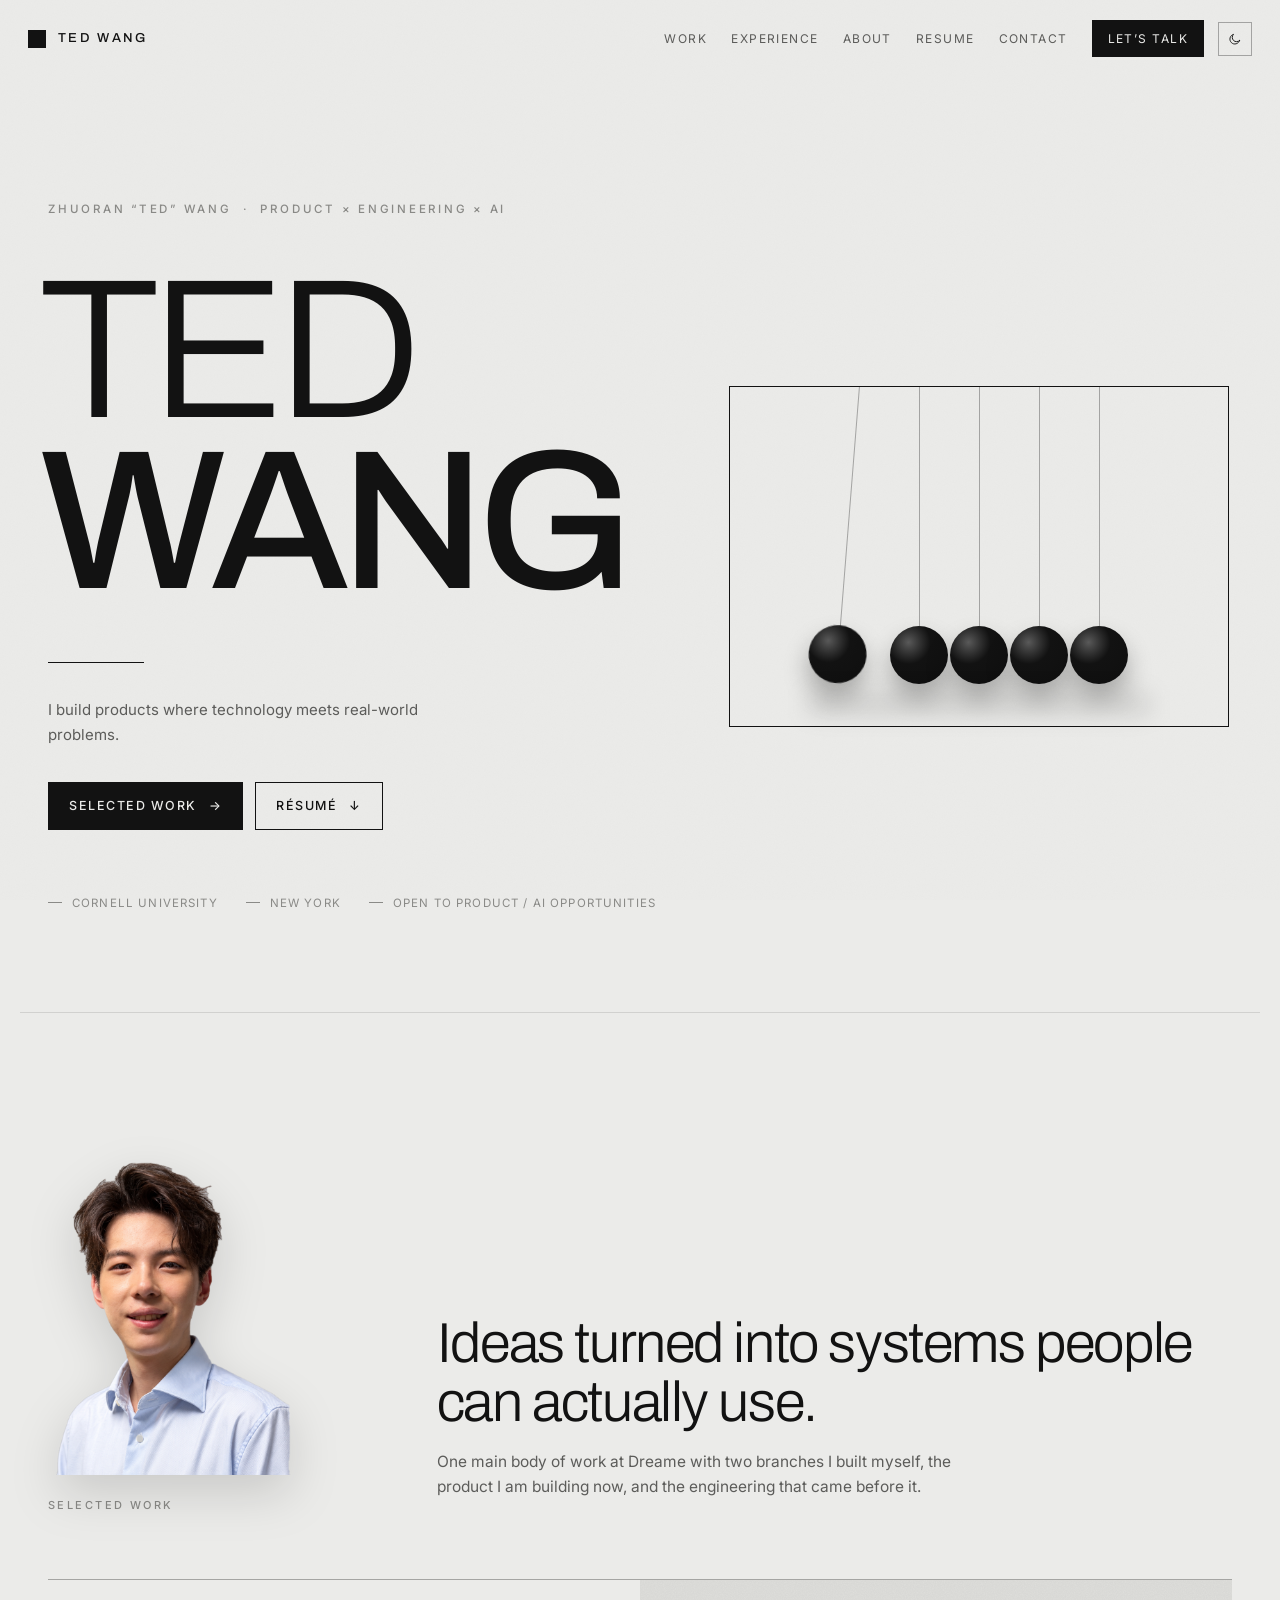
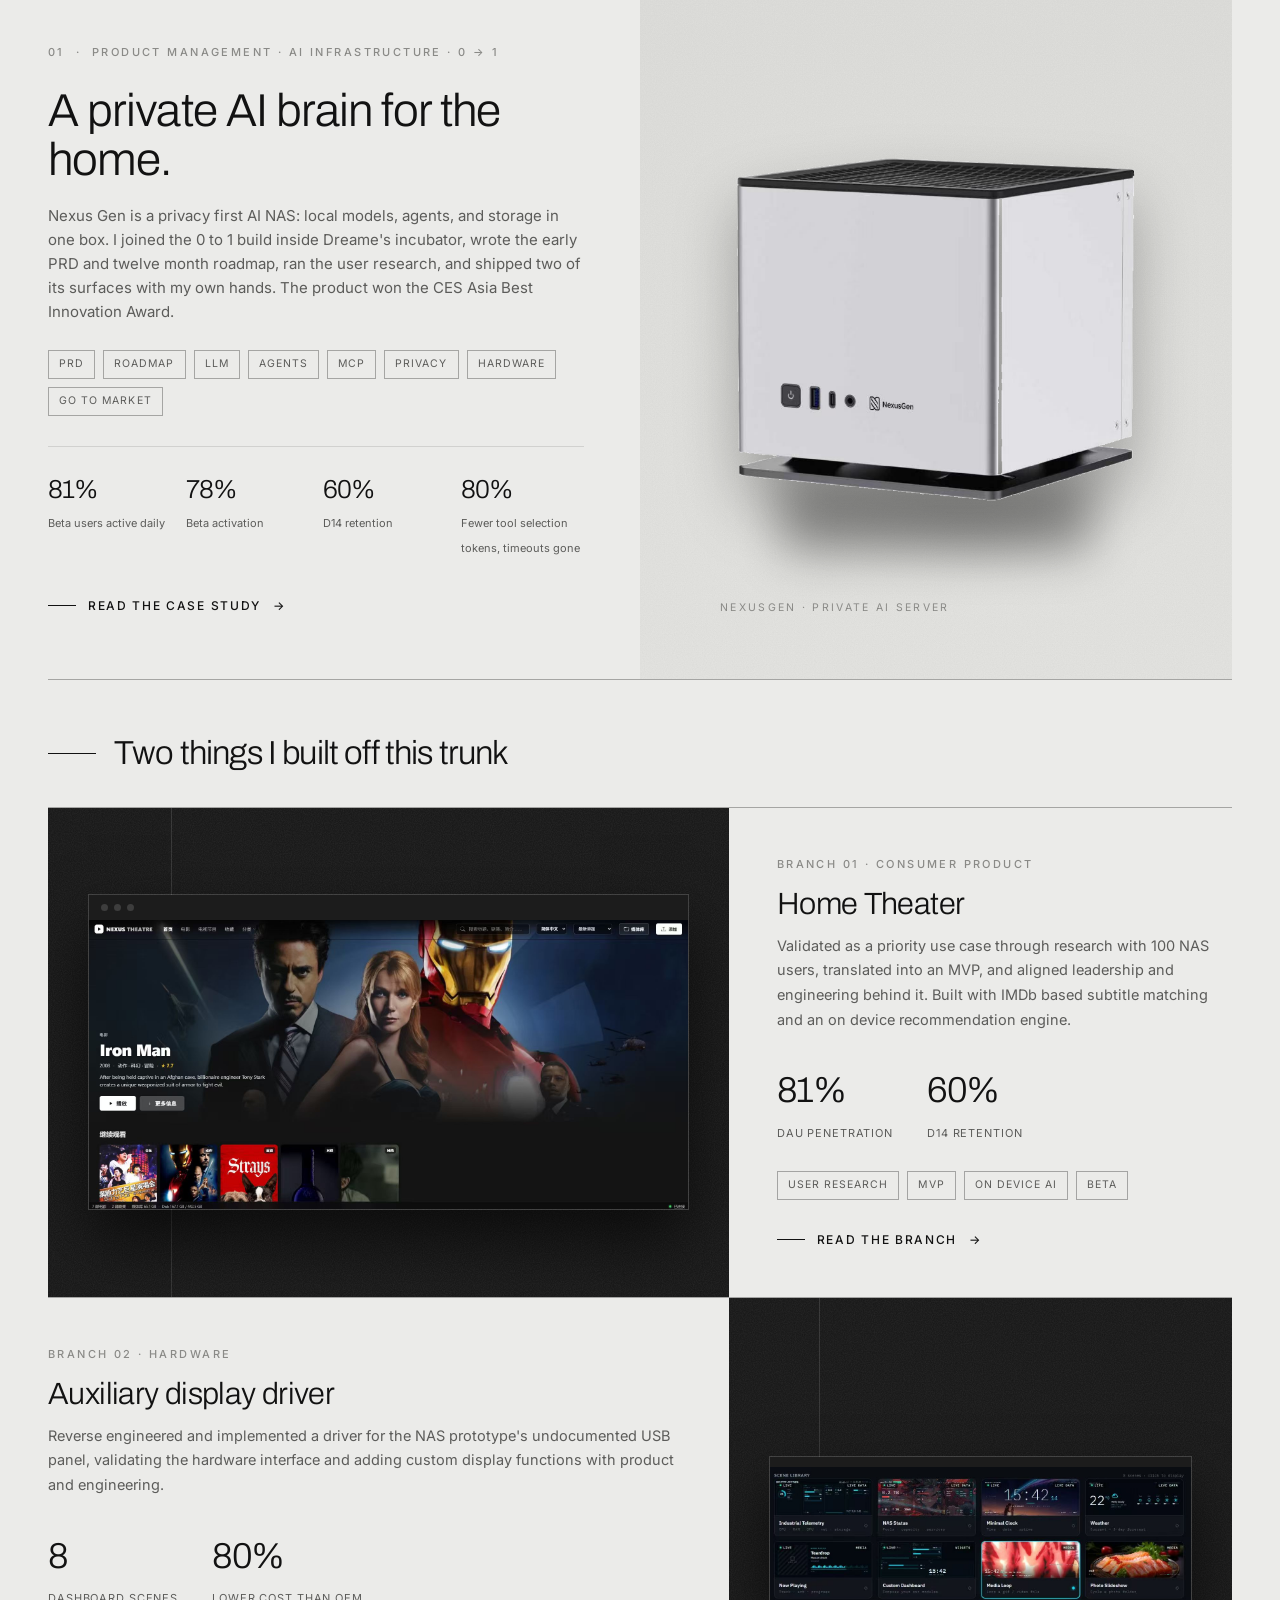
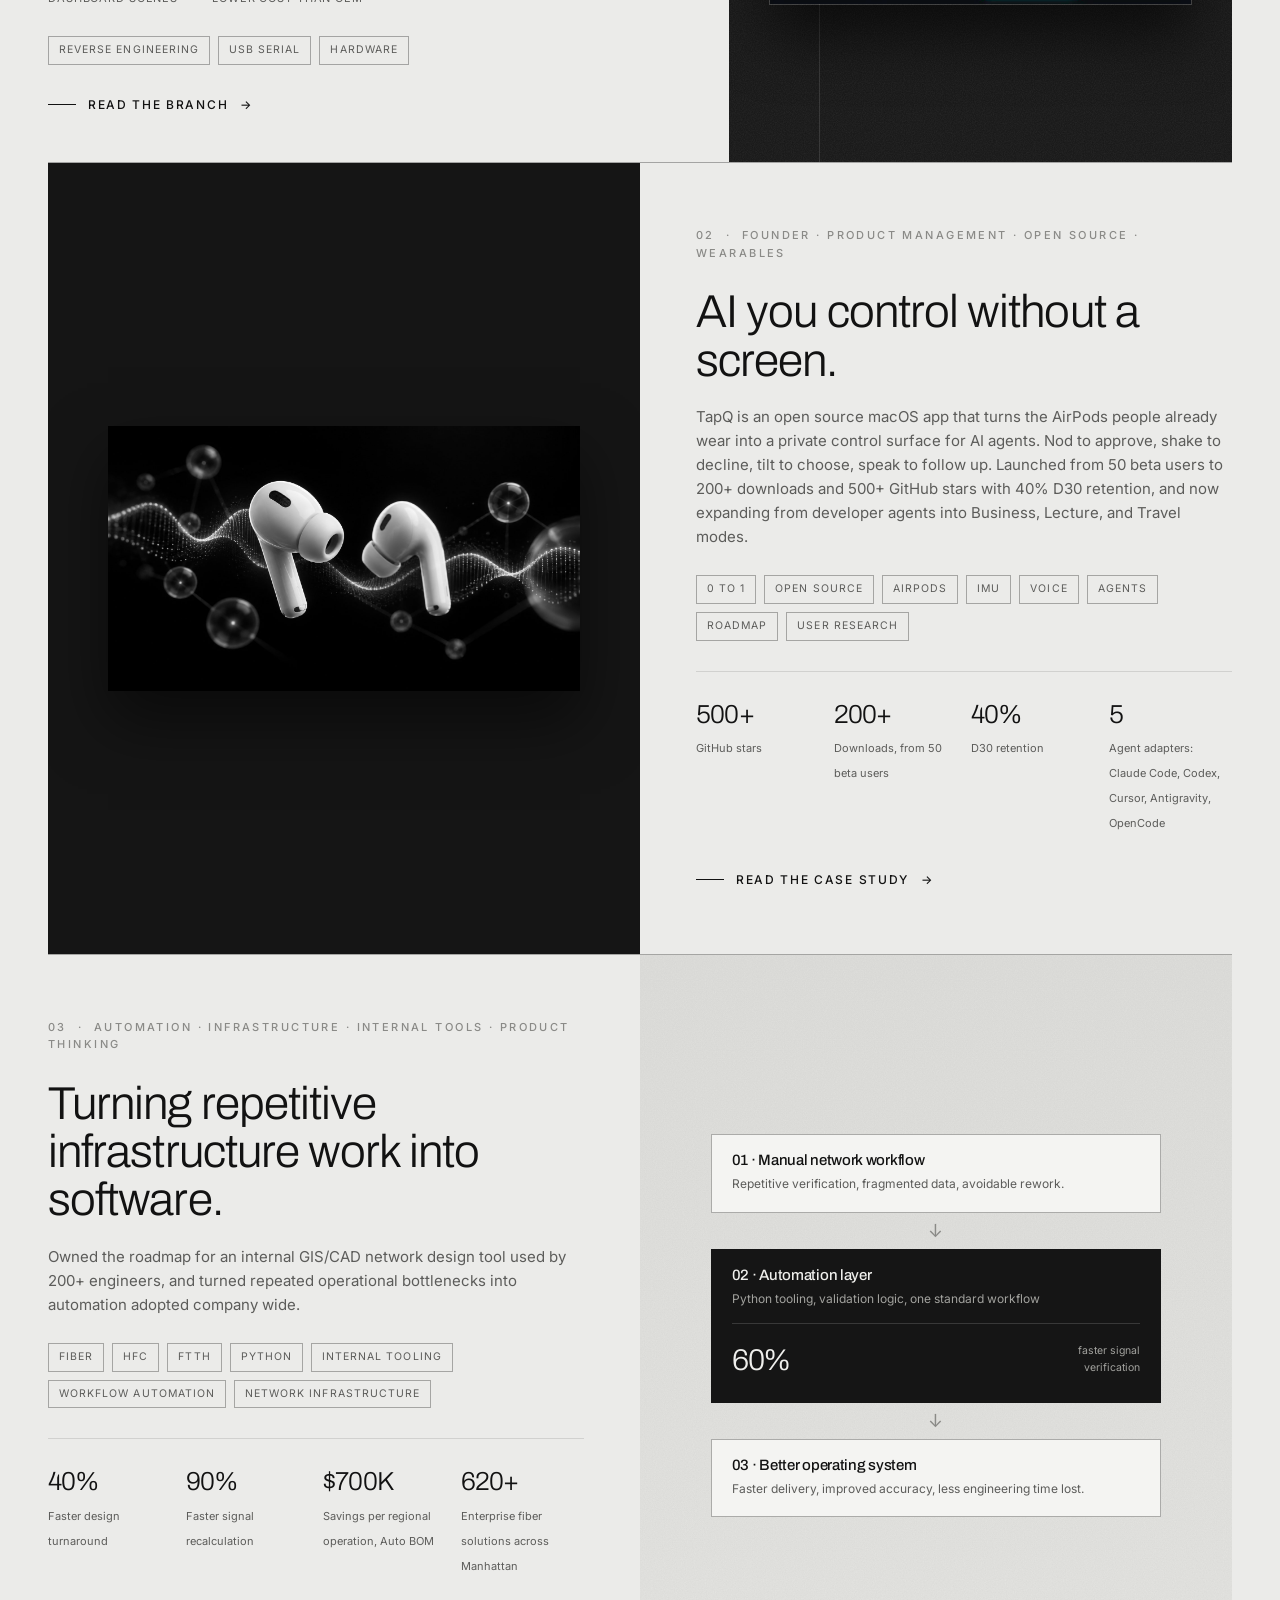
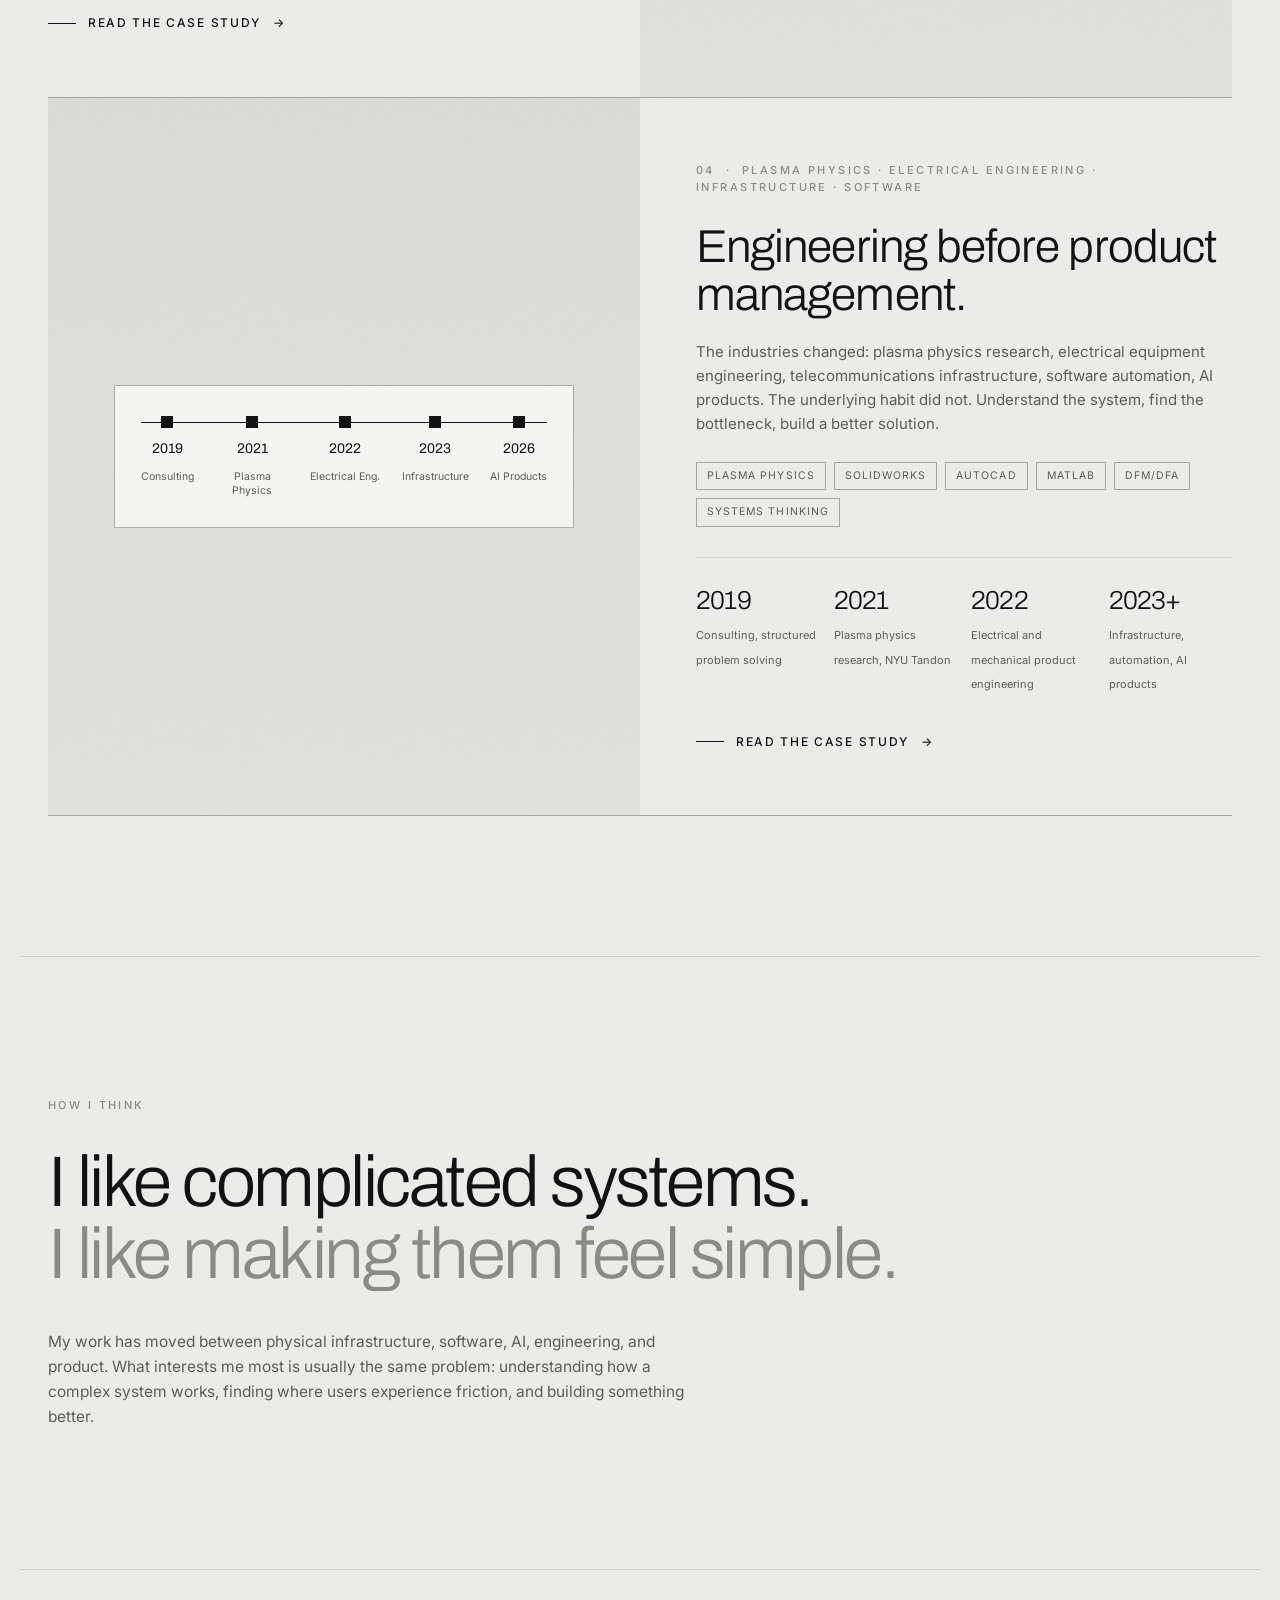
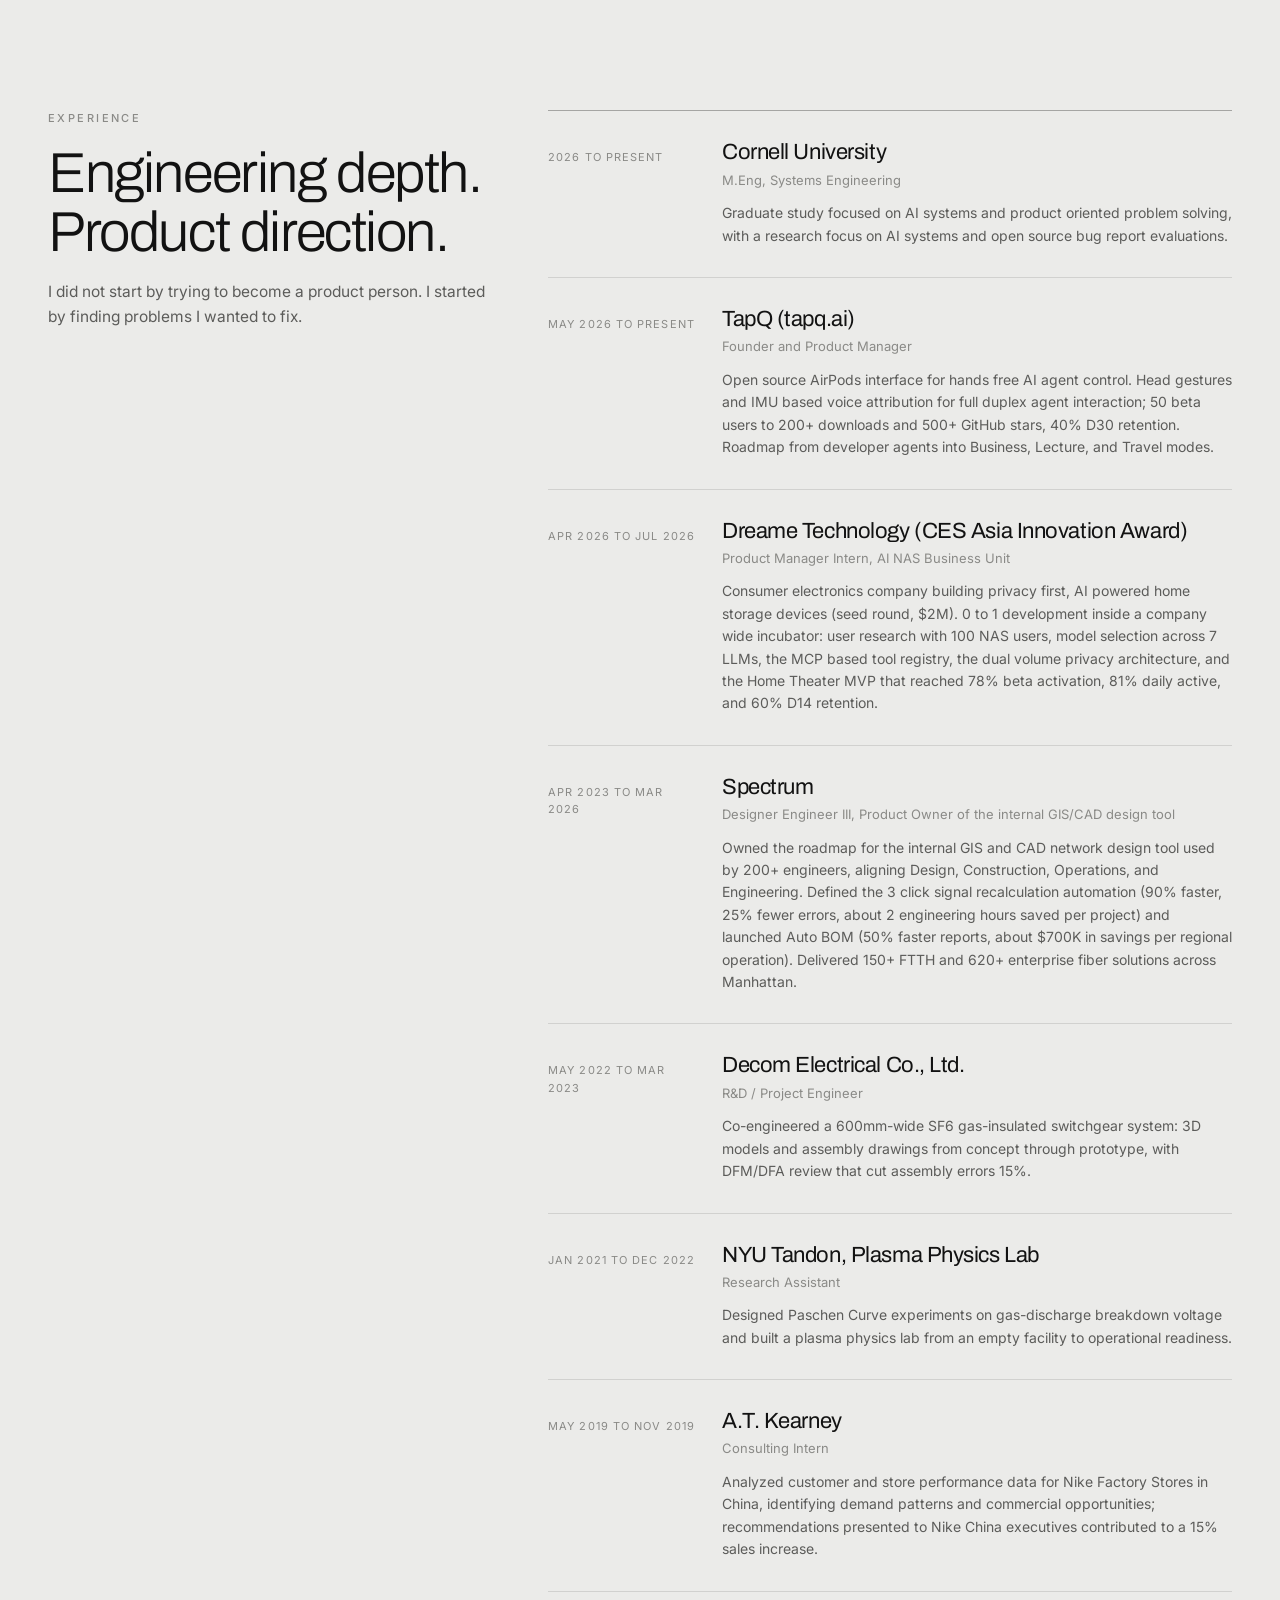
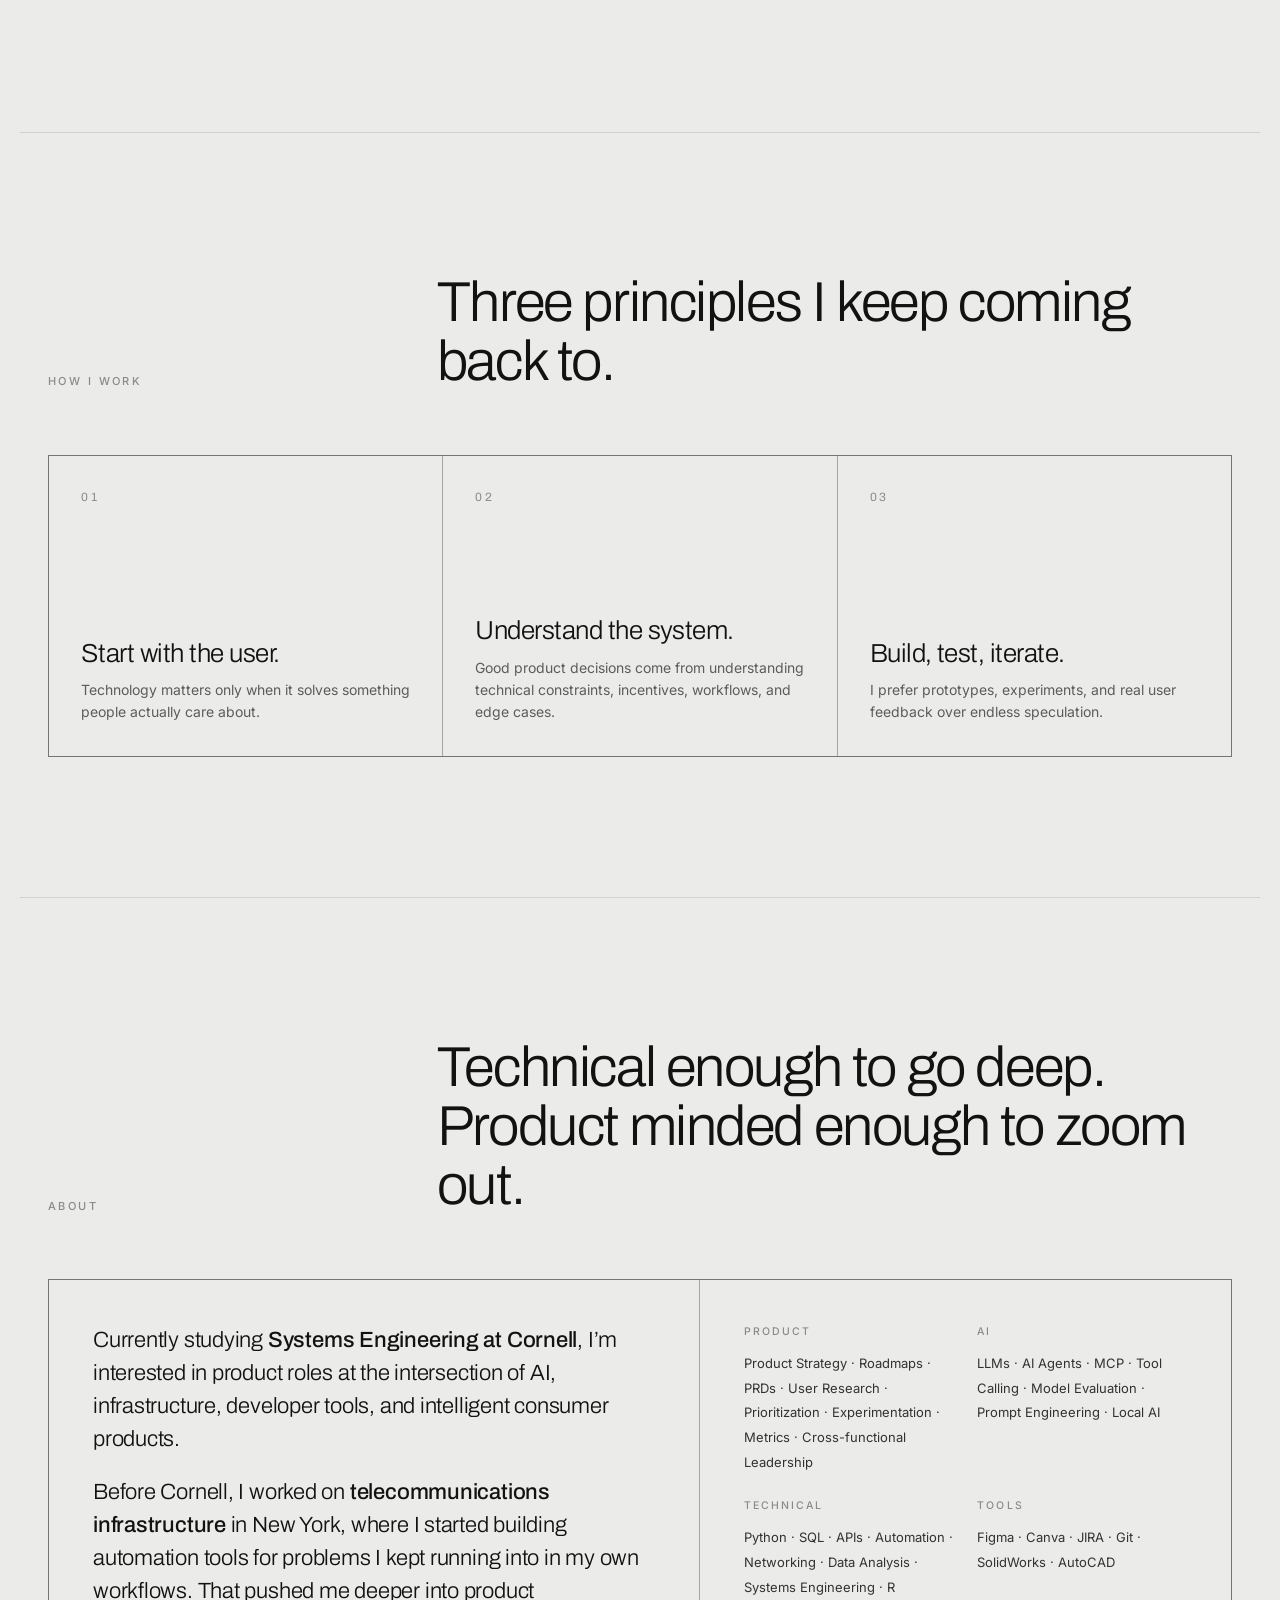
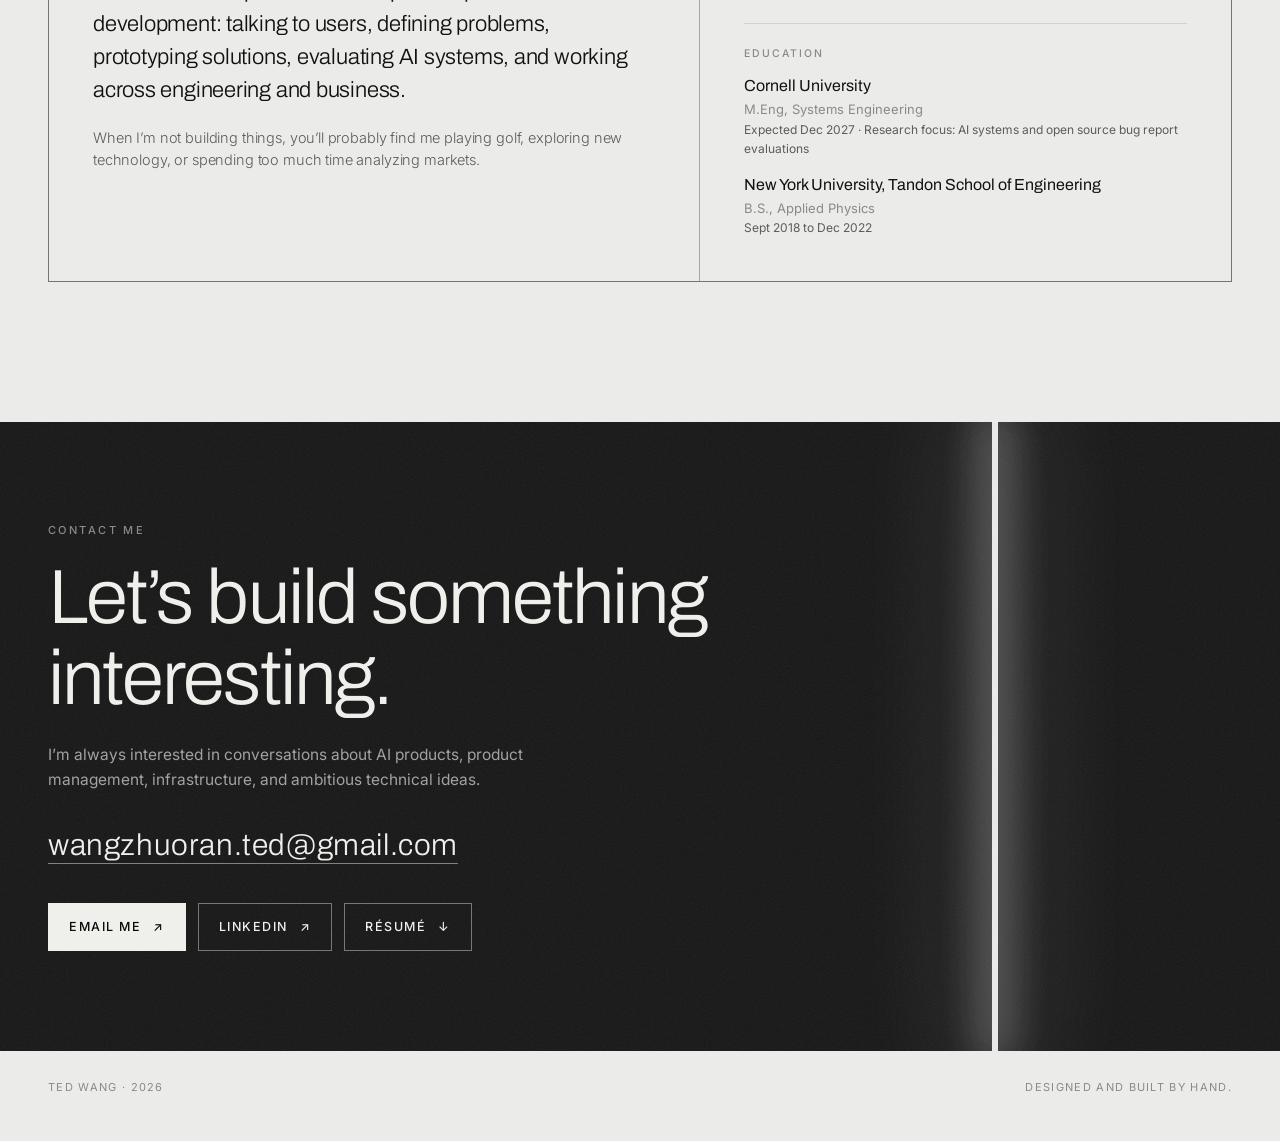
==== commit d1ee79c6: "Update downloadable resume PDF Co-Authored-By: Claude Sonnet 5 <noreply@anthropic.com>" ====
--- a/index.html
+++ b/index.html
@@ -5,23 +5,23 @@
   <meta name="viewport" content="width=device-width, initial-scale=1.0" />
   <title>Ted Wang · Product × Engineering × AI</title>
   <meta name="description" content="Ted Wang, product minded engineer and Cornell Systems Engineering graduate student working across AI products, infrastructure, and emerging technology." />
-  <link rel="canonical" href="https://tedwangzr.com/" />
+  <link rel="canonical" href="https://tedwang.dev/" />
   <link rel="icon" href="favicon.svg" type="image/svg+xml" />
   <meta name="theme-color" content="#ebebe9" />
   <meta property="og:type" content="website" />
   <meta property="og:title" content="Ted Wang · Product × Engineering × AI" />
   <meta property="og:description" content="Ted Wang, product minded engineer and Cornell Systems Engineering graduate student working across AI products, infrastructure, and emerging technology." />
-  <meta property="og:url" content="https://tedwangzr.com/" />
+  <meta property="og:url" content="https://tedwang.dev/" />
   <meta property="og:site_name" content="Ted Wang" />
-  <meta property="og:image" content="https://tedwangzr.com/og.png" />
+  <meta property="og:image" content="https://tedwang.dev/og.png" />
   <meta name="twitter:card" content="summary_large_image" />
   <meta name="twitter:title" content="Ted Wang · Product × Engineering × AI" />
   <meta name="twitter:description" content="Ted Wang, product minded engineer and Cornell Systems Engineering graduate student working across AI products, infrastructure, and emerging technology." />
-  <meta name="twitter:image" content="https://tedwangzr.com/og.png" />
+  <meta name="twitter:image" content="https://tedwang.dev/og.png" />
   <link rel="preconnect" href="https://fonts.googleapis.com" />
   <link rel="preconnect" href="https://fonts.gstatic.com" crossorigin />
   <link rel="stylesheet" href="https://fonts.googleapis.com/css2?family=Archivo:wght@300;400;500;600&family=Inter:wght@400;500;600&display=swap" />
-  <link rel="stylesheet" href="assets/styles.css?v=mttot1n8" />
+  <link rel="stylesheet" href="assets/styles.css?v=mttov2c1" />
   <script>
     (function () {
       try {
@@ -411,9 +411,10 @@
     </section>
 
     <section class="contact reveal" id="contact">
-      <div class="section-kicker">Next chapter</div>
+      <div class="section-kicker">Contact me</div>
       <h2>Let&rsquo;s build something interesting.</h2>
       <p>I&rsquo;m always interested in conversations about AI products, product management, infrastructure, and ambitious technical ideas.</p>
+      <p class="contact-address"><a href="mailto:wangzhuoran.ted@gmail.com">wangzhuoran.ted@gmail.com</a></p>
       <div class="hero-actions">
         <a class="btn primary" href="mailto:wangzhuoran.ted@gmail.com">Email me <span class="arrow">↗</span></a>
         <a class="btn" href="https://www.linkedin.com/in/ted-wang-zhuoran" target="_blank" rel="noreferrer">LinkedIn <span class="arrow">↗</span></a>
@@ -426,6 +427,6 @@
     <span>Ted Wang · 2026</span>
     <span>Designed and built by hand.</span>
   </footer>
-  <script src="assets/main.js?v=mttot1n8"></script>
+  <script src="assets/main.js?v=mttov2c1"></script>
 </body>
 </html>
--- a/assets/styles.css
+++ b/assets/styles.css
@@ -281,6 +281,9 @@
 .contact .section-kicker { color: #8a8a87; position: relative; }
 .contact h2 { max-width: 820px; margin-top: 18px; font-size: clamp(40px, 6vw, 88px); position: relative; }
 .contact p { color: #a2a29e; max-width: 560px; margin: 24px 0 0; position: relative; }
+.contact .contact-address { margin-top: 28px; font-family: var(--display); font-weight: 300; font-size: clamp(20px, 2.6vw, 30px); letter-spacing: .02em; color: #efefec; }
+.contact .contact-address a { color: inherit; border-bottom: 1px solid rgba(255,255,255,.45); padding-bottom: 2px; transition: border-color .3s ease; }
+.contact .contact-address a:hover { border-color: #fff; }
 .contact .hero-actions { position: relative; }
 .contact .btn { border-color: rgba(255,255,255,.4); color: #efefec; }
 .contact .btn:hover { background: #efefec; color: #0a0a0a; }
